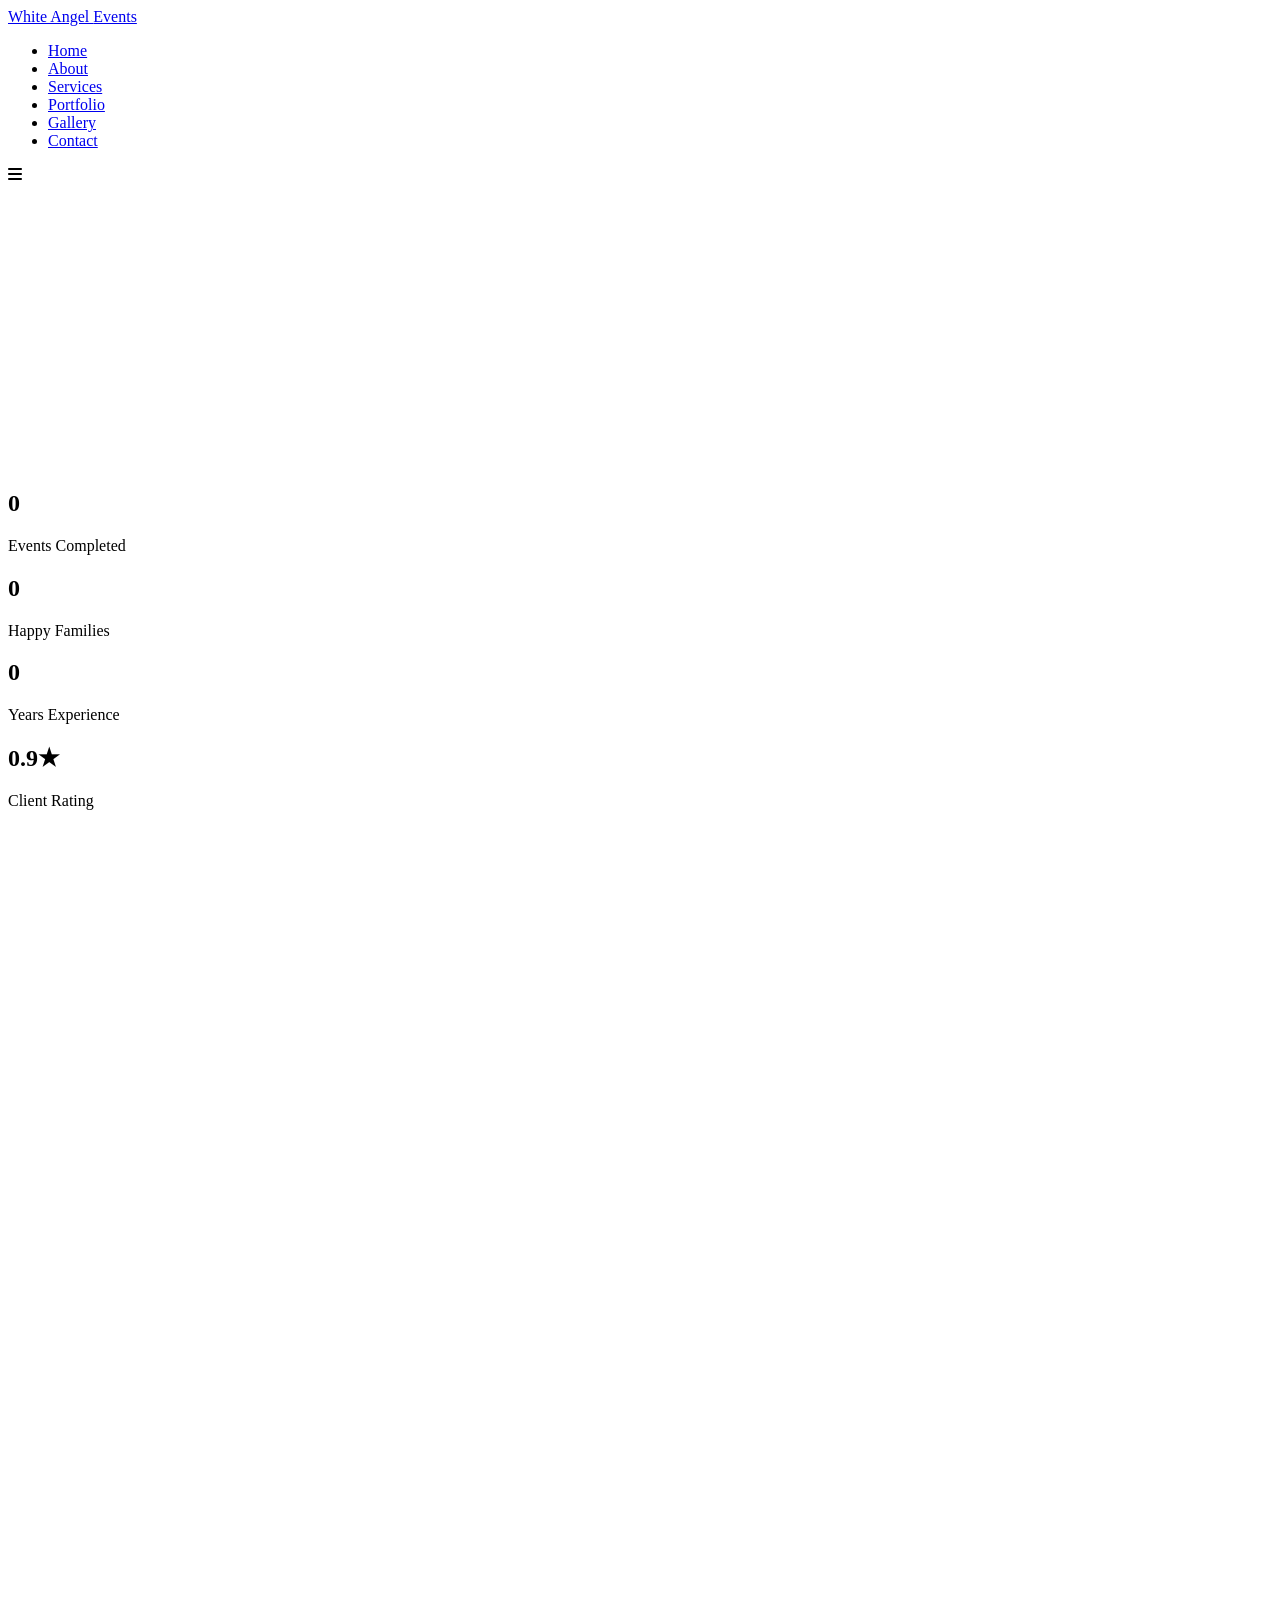
==== index.html @ d7c5ebe6 "Rename blackbox-output-code-8HVHWN6U34.html to index.html" ====
<!DOCTYPE html>
<html lang="en">
<head>
    <meta charset="UTF-8">
    <meta name="viewport" content="width=device-width, initial-scale=1.0">
    <meta name="description" content="White Angel Event Management - Luxury Wedding and Corporate Event Planners">
    <title>White Angel Event Management | Luxury Celebrations</title>
    
    <!-- Google Fonts -->
    <link rel="preconnect" href="https://fonts.googleapis.com">
    <link rel="preconnect" href="https://fonts.gstatic.com" crossorigin>
    <link href="https://fonts.googleapis.com/css2?family=Playfair+Display:wght@400;500;600;700&family=Poppins:wght@300;400;500;600&display=swap" rel="stylesheet">
    
    <!-- Font Awesome -->
    <link rel="stylesheet" href="https://cdnjs.cloudflare.com/ajax/libs/font-awesome/6.4.0/css/all.min.css">
    
    <!-- AOS Animation CSS -->
    <link href="https://unpkg.com/aos@2.3.1/dist/aos.css" rel="stylesheet">
    
    <!-- Custom CSS -->
    <link rel="stylesheet" href="style.css">
</head>
<body>

    <!-- Scroll Progress Bar -->
    <div class="progress-container">
        <div class="progress-bar" id="myBar"></div>
    </div>

    <!-- Navigation -->
    <nav class="navbar">
        <div class="container">
            <a href="#" class="logo">White Angel <span>Events</span></a>
            <ul class="nav-links">
                <li><a href="#home">Home</a></li>
                <li><a href="#about">About</a></li>
                <li><a href="#services">Services</a></li>
                <li><a href="#portfolio">Portfolio</a></li>
                <li><a href="#gallery">Gallery</a></li>
                <li><a href="#contact">Contact</a></li>
            </ul>
            <div class="hamburger">
                <i class="fas fa-bars"></i>
            </div>
        </div>
    </nav>

    <!-- Hero Section -->
    <header id="home" class="hero">
        <canvas id="particles-canvas"></canvas>
        <div class="hero-overlay"></div>
        <div class="hero-content">
            <h1 data-aos="fade-up" data-aos-duration="1000">Creating Unforgettable Celebrations</h1>
            <p data-aos="fade-up" data-aos-delay="200">Luxury Weddings, Grand Events & Elegant Experiences Crafted With Perfection</p>
            <div class="hero-buttons" data-aos="fade-up" data-aos-delay="400">
                <a href="#contact" class="btn btn-primary">Book Consultation</a>
                <a href="#portfolio" class="btn btn-outline">View Portfolio</a>
            </div>
        </div>
        
        <!-- Hero Stats -->
        <div class="hero-stats">
            <div class="stat-item">
                <h2 class="counter" data-target="500">0</h2>
                <p>Events Completed</p>
            </div>
            <div class="stat-item">
                <h2 class="counter" data-target="250">0</h2>
                <p>Happy Families</p>
            </div>
            <div class="stat-item">
                <h2 class="counter" data-target="5">0</h2>
                <p>Years Experience</p>
            </div>
            <div class="stat-item">
                <h2><span class="counter" data-target="4">0</span>.9★</h2>
                <p>Client Rating</p>
            </div>
        </div>
    </header>

    <!-- About Section -->
    <section id="about" class="section">
        <div class="container">
            <div class="section-title" data-aos="fade-up">
                <h2>About White Angel</h2>
                <div class="line"></div>
            </div>
            <div class="about-content" data-aos="fade-up">
                <p>White Angel Event Management specializes in creating luxurious weddings, corporate events and unforgettable celebrations. Our team transforms ideas into breathtaking experiences through creative planning, elegant decorations and flawless execution.</p>
            </div>
            
            <div class="about-grid">
                <div class="about-card" data-aos="flip-left">
                    <i class="fas fa-bullseye"></i>
                    <h3>Mission</h3>
                    <p>To craft moments that transcend time, blending luxury with emotion to create perfect memories.</p>
                </div>
                <div class="about-card" data-aos="flip-left" data-aos-delay="100">
                    <i class="fas fa-eye"></i>
                    <h3>Vision</h3>
                    <p>To be the most preferred luxury event planner known for elegance and flawless execution.</p>
                </div>
                <div class="about-card" data-aos="flip-left" data-aos-delay="200">
                    <i class="fas fa-gem"></i>
                    <h3>Why Choose Us</h3>
                    <p>We deliver premium quality with a dedicated team, on-time execution, and bespoke decorations.</p>
                </div>
            </div>
        </div>
    </section>

    <!-- Services Section -->
    <section id="services" class="section bg-black">
        <div class="container">
            <div class="section-title" data-aos="fade-up">
                <h2>Our Luxury Services</h2>
                <div class="line"></div>
            </div>
            
            <div class="services-grid">
                <!-- Service 1 -->
                <div class="service-card" data-aos="zoom-in">
                    <img src="https://images.unsplash.com/photo-1519741497674-611481863552?auto=format&fit=crop&w=600&q=80" alt="Wedding Planning">
                    <div class="service-info">
                        <h3>Wedding Planning</h3>
                        <p>Complete coordination for your big day.</p>
                    </div>
                </div>
                <!-- Service 2 -->
                <div class="service-card" data-aos="zoom-in" data-aos-delay="100">
                    <img src="https://images.unsplash.com/photo-1469334031218-e382a71b716b?auto=format&fit=crop&w=600&q=80" alt="Wedding Decoration">
                    <div class="service-info">
                        <h3>Wedding Decoration</h3>
                        <p>Elegant floral and stage arrangements.</p>
                    </div>
                </div>
                <!-- Service 3 -->
                <div class="service-card" data-aos="zoom-in" data-aos-delay="200">
                    <img src="https://images.unsplash.com/photo-1511578314322-379afb476865?auto=format&fit=crop&w=600&q=80" alt="Corporate Events">
                    <div class="service-info">
                        <h3>Corporate Events</h3>
                        <p>Professional setups for business summits.</p>
                    </div>
                </div>
                <!-- Service 4 -->
                <div class="service-card" data-aos="zoom-in">
                    <img src="https://images.unsplash.com/photo-1530108030286-ca9532f91a26?auto=format&fit=crop&w=600&q=80" alt="Birthday Celebrations">
                    <div class="service-info">
                        <h3>Birthday Celebrations</h3>
                        <p>Fun and themed party decorations.</p>
                    </div>
                </div>
                <!-- Service 5 -->
                <div class="service-card" data-aos="zoom-in" data-aos-delay="100">
                    <img src="https://images.unsplash.com/photo-1625131953166-80b230a2305d?auto=format&fit=crop&w=600&q=80" alt="Engagement Ceremony">
                    <div class="service-info">
                        <h3>Engagement Ceremonies</h3>
                        <p>Romantic setups for the special ring exchange.</p>
                    </div>
                </div>
                <!-- Service 6 -->
                <div class="service-card" data-aos="zoom-in" data-aos-delay="200">
                    <img src="https://images.unsplash.com/photo-1519225468359-69631e41cd93?auto=format&fit=crop&w=600&q=80" alt="Reception Events">
                    <div class="service-info">
                        <h3>Reception Events</h3>
                        <p>Grand receptions with premium hospitality.</p>
                    </div>
                </div>
            </div>
        </div>
    </section>

    <!-- Why Choose Us -->
    <section class="section features-section">
        <div class="container">
            <div class="section-title" data-aos="fade-up">
                <h2>Why Choose White Angel</h2>
                <div class="line"></div>
            </div>
            <div class="features-grid">
                <div class="feature-box" data-aos="fade-right">
                    <i class="fas fa-pen-nib"></i>
                    <h3>Creative Designs</h3>
                    <p>Unique concepts tailored to your style.</p>
                </div>
                <div class="feature-box" data-aos="fade-right" data-aos-delay="100">
                    <i class="fas fa-users"></i>
                    <h3>Professional Team</h3>
                    <p>Experienced planners and decorators.</p>
                </div>
                <div class="feature-box" data-aos="fade-right" data-aos-delay="200">
                    <i class="fas fa-seedling"></i>
                    <h3>Premium Decorations</h3>
                    <p>High-quality floral and fabric work.</p>
                </div>
                <div class="feature-box" data-aos="fade-right" data-aos-delay="300">
                    <i class="fas fa-clock"></i>
                    <h3>On-Time Execution</h3>
                    <p>We deliver exactly when promised.</p>
                </div>
            </div>
        </div>
    </section>

    <!-- Portfolio Section -->
    <section id="portfolio" class="section">
        <div class="container">
            <div class="section-title" data-aos="fade-up">
                <h2>Our Portfolio</h2>
                <div class="line"></div>
            </div>
            <div class="portfolio-filter" data-aos="fade-up">
                <button class="filter-btn active" data-filter="all">All</button>
                <button class="filter-btn" data-filter="wedding">Weddings</button>
                <button class="filter-btn" data-filter="corporate">Corporate</button>
                <button class="filter-btn" data-filter="birthday">Birthdays</button>
            </div>
            <div class="portfolio-grid">
                <!-- Portfolio Item 1 -->
                <div class="portfolio-item wedding" data-aos="flip-left">
                    <img src="https://images.unsplash.com/photo-1591604466107-ec97de577aff?auto=format&fit=crop&w=600&q=80" alt="Wedding Portfolio">
                    <div class="portfolio-overlay"><h4>Royal Wedding</h4></div>
                </div>
                <!-- Portfolio Item 2 -->
                <div class="portfolio-item corporate" data-aos="flip-left" data-aos-delay="100">
                    <img src="https://images.unsplash.com/photo-1505373877841-8d43a716668b?auto=format&fit=crop&w=600&q=80" alt="Corporate Portfolio">
                    <div class="portfolio-overlay"><h4>Annual Summit</h4></div>
                </div>
                <!-- Portfolio Item 3 -->
                <div class="portfolio-item birthday" data-aos="flip-left" data-aos-delay="200">
                    <img src="https://images.unsplash.com/photo-1534636439741-5286d5d2375c?auto=format&fit=crop&w=600&q=80" alt="Birthday Portfolio">
                    <div class="portfolio-overlay"><h4>Kids Birthday</h4></div>
                </div>
                <!-- Portfolio Item 4 -->
                <div class="portfolio-item wedding" data-aos="flip-left">
                    <img src="https://images.unsplash.com/photo-1583939003579-730e3918a45a?auto=format&fit=crop&w=600&q=80" alt="Reception Portfolio">
                    <div class="portfolio-overlay"><h4>Grand Reception</h4></div>
                </div>
                <!-- Portfolio Item 5 -->
                <div class="portfolio-item wedding" data-aos="flip-left" data-aos-delay="100">
                    <img src="https://images.unsplash.com/photo-1606800052052-a08af7148866?auto=format&fit=crop&w=600&q=80" alt="Engagement Portfolio">
                    <div class="portfolio-overlay"><h4>Engagement Ceremony</h4></div>
                </div>
                <!-- Portfolio Item 6 -->
                <div class="portfolio-item corporate" data-aos="flip-left" data-aos-delay="200">
                    <img src="https://images.unsplash.com/photo-1540575467063-178a50c2df87?auto=format&fit=crop&w=600&q=80" alt="Corporate Portfolio">
                    <div class="portfolio-overlay"><h4>Product Launch</h4></div>
                </div>
            </div>
        </div>
    </section>

    <!-- Gallery Section -->
    <section id="gallery" class="section bg-black">
        <div class="container">
            <div class="section-title" data-aos="fade-up">
                <h2>Event Gallery</h2>
                <div class="line"></div>
            </div>
            <div class="gallery-grid">
                <!-- Gallery Image 1 -->
                <div class="gallery-item" data-aos="zoom-in">
                    <img src="https://images.unsplash.com/photo-1515934751635-c81c6bc9a2d8?auto=format&fit=crop&w=600&q=80" alt="Luxury Wedding Stage" class="gallery-img">
                    <div class="gallery-overlay"><i class="fas fa-search-plus"></i></div>
                </div>
                <!-- Gallery Image 2 -->
                <div class="gallery-item" data-aos="zoom-in" data-aos-delay="100">
                    <img src="https://images.unsplash.com/photo-1606800052052-a08af7148866?auto=format&fit=crop&w=600&q=80" alt="Bride & Groom Ceremony" class="gallery-img">
                    <div class="gallery-overlay"><i class="fas fa-search-plus"></i></div>
                </div>
                <!-- Gallery Image 3 -->
                <div class="gallery-item" data-aos="zoom-in" data-aos-delay="200">
                    <img src="https://images.unsplash.com/photo-1465495976277-4387d4b0b4c6?auto=format&fit=crop&w=600&q=80" alt="Reception Decoration" class="gallery-img">
                    <div class="gallery-overlay"><i class="fas fa-search-plus"></i></div>
                </div>
                <!-- Gallery Image 4 -->
                <div class="gallery-item" data-aos="zoom-in">
                    <img src="https://images.unsplash.com/photo-1511578314322-379afb476865?auto=format&fit=crop&w=600&q=80" alt="Corporate Event Setup" class="gallery-img">
                    <div class="gallery-overlay"><i class="fas fa-search-plus"></i></div>
                </div>
                <!-- Gallery Image 5 -->
                <div class="gallery-item" data-aos="zoom-in" data-aos-delay="100">
                    <img src="https://images.unsplash.com/photo-1467825567109-a629994a4d5c?auto=format&fit=crop&w=600&q=80" alt="Birthday Celebration" class="gallery-img">
                    <div class="gallery-overlay"><i class="fas fa-search-plus"></i></div>
                </div>
                <!-- Gallery Image 6 -->
                <div class="gallery-item" data-aos="zoom-in" data-aos-delay="200">
                    <img src="https://images.unsplash.com/photo-1625131953166-80b230a2305d?auto=format&fit=crop&w=600&q=80" alt="Engagement Decoration" class="gallery-img">
                    <div class="gallery-overlay"><i class="fas fa-search-plus"></i></div>
                </div>
                <!-- Gallery Image 7 -->
                <div class="gallery-item" data-aos="zoom-in">
                    <img src="https://images.unsplash.com/photo-1529636798458-92182e662485?auto=format&fit=crop&w=600&q=80" alt="Floral Entrance Setup" class="gallery-img">
                    <div class="gallery-overlay"><i class="fas fa-search-plus"></i></div>
                </div>
                <!-- Gallery Image 8 -->
                <div class="gallery-item" data-aos="zoom-in" data-aos-delay="100">
                    <img src="https://images.unsplash.com/photo-1591604466107-ec97de577aff?auto=format&fit=crop&w=600&q=80" alt="Luxury Mandap Decoration" class="gallery-img">
                    <div class="gallery-overlay"><i class
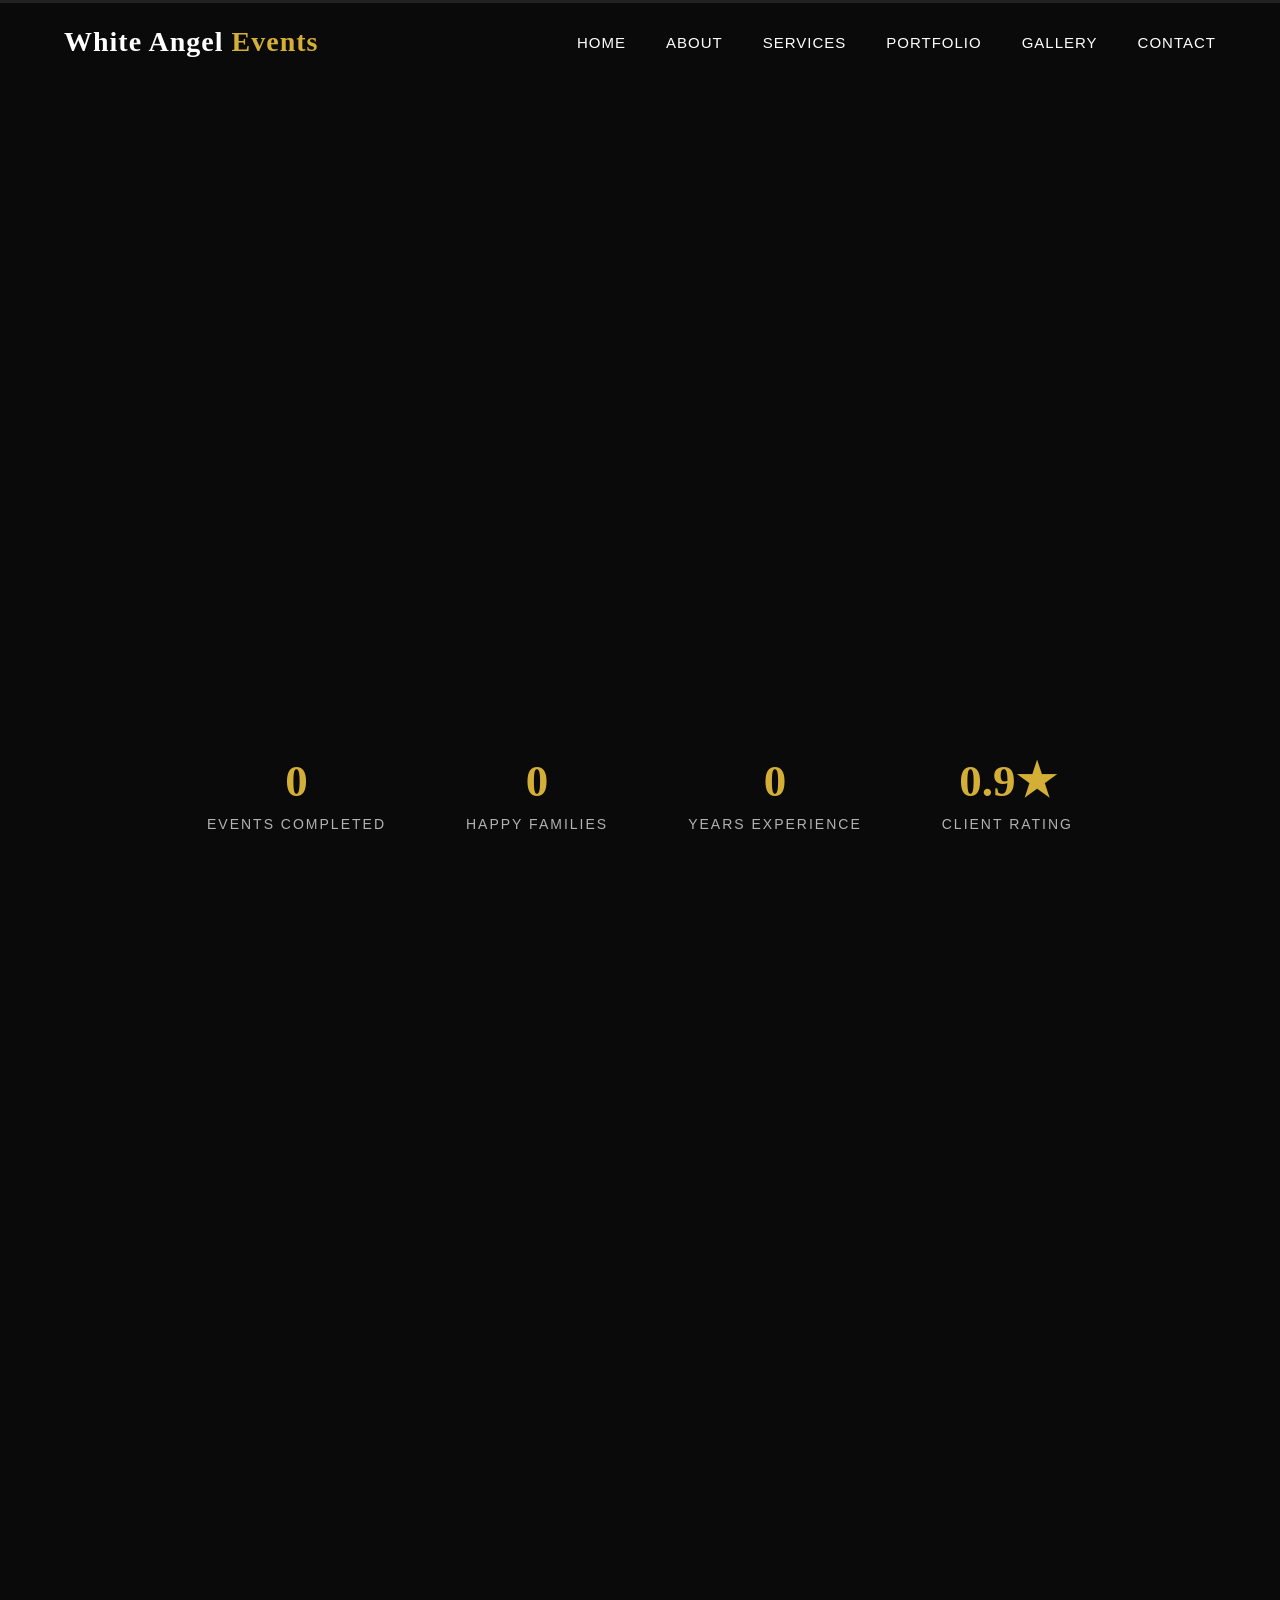
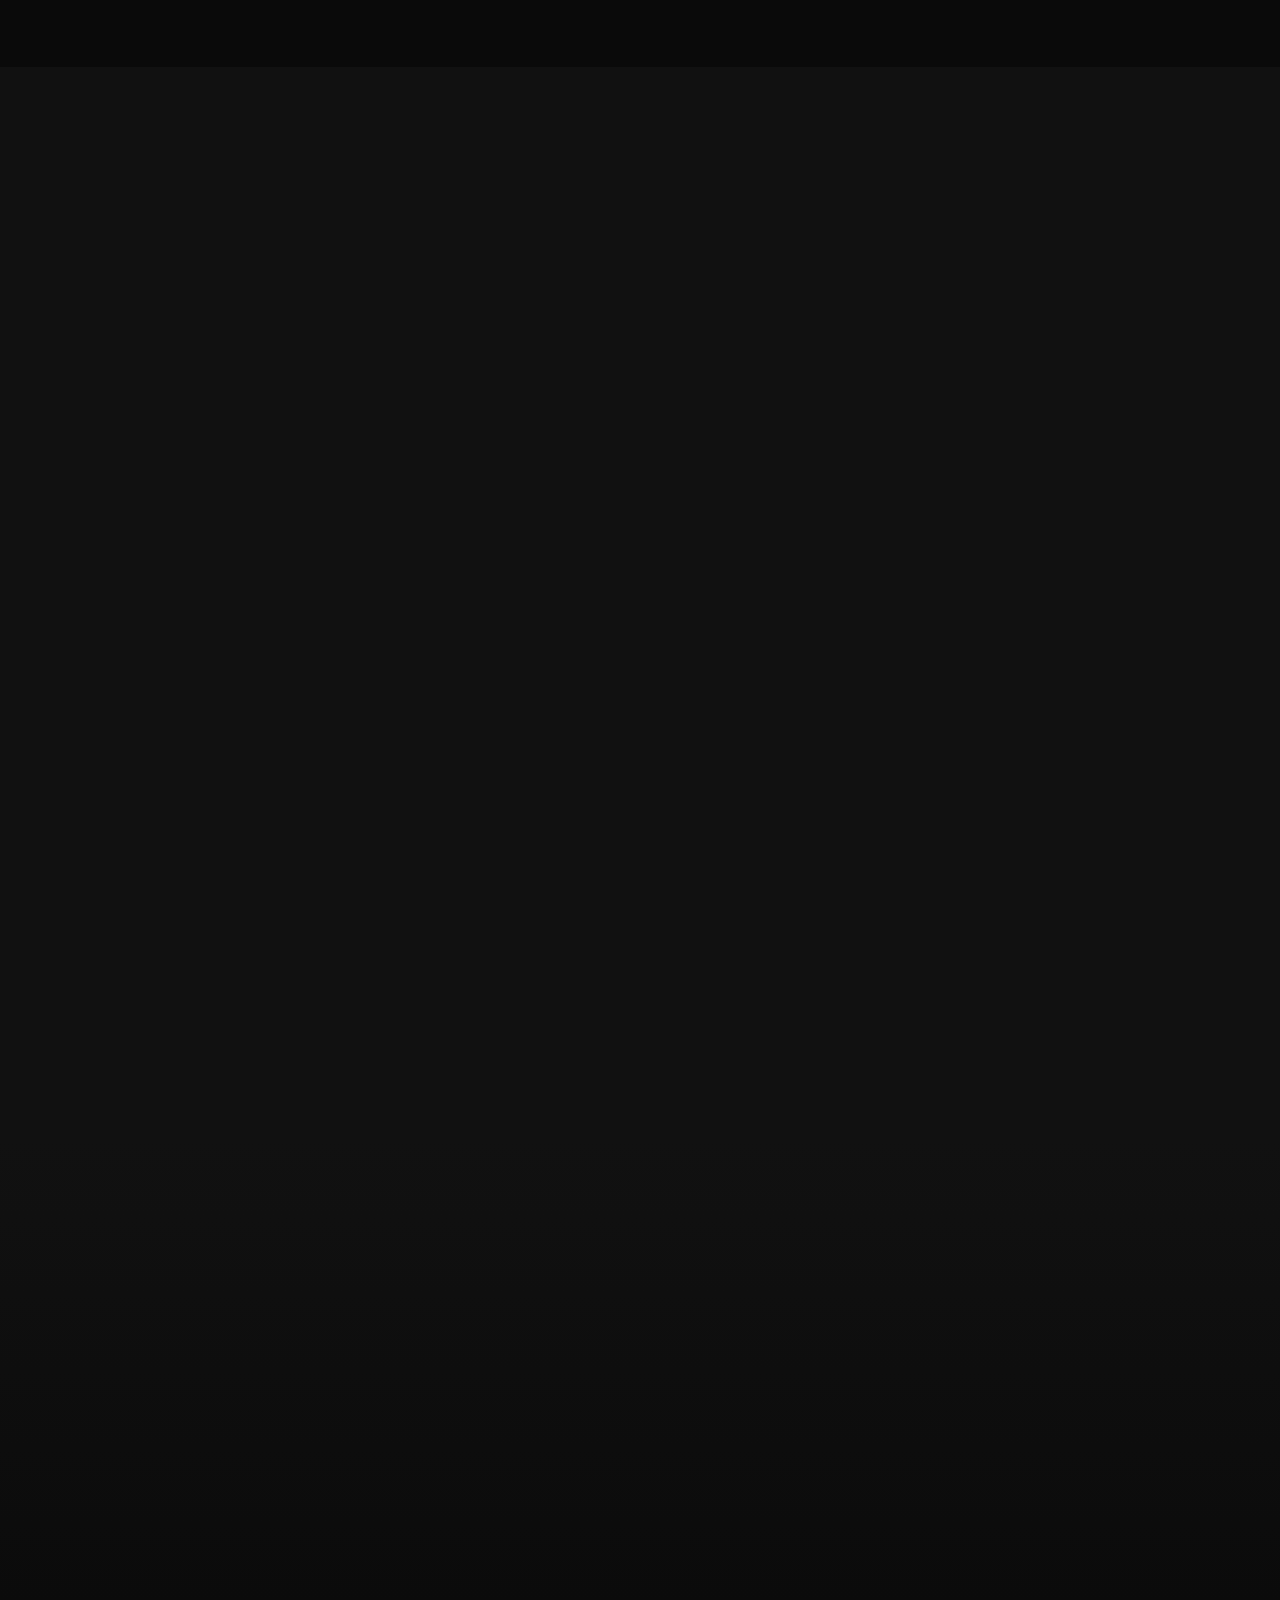
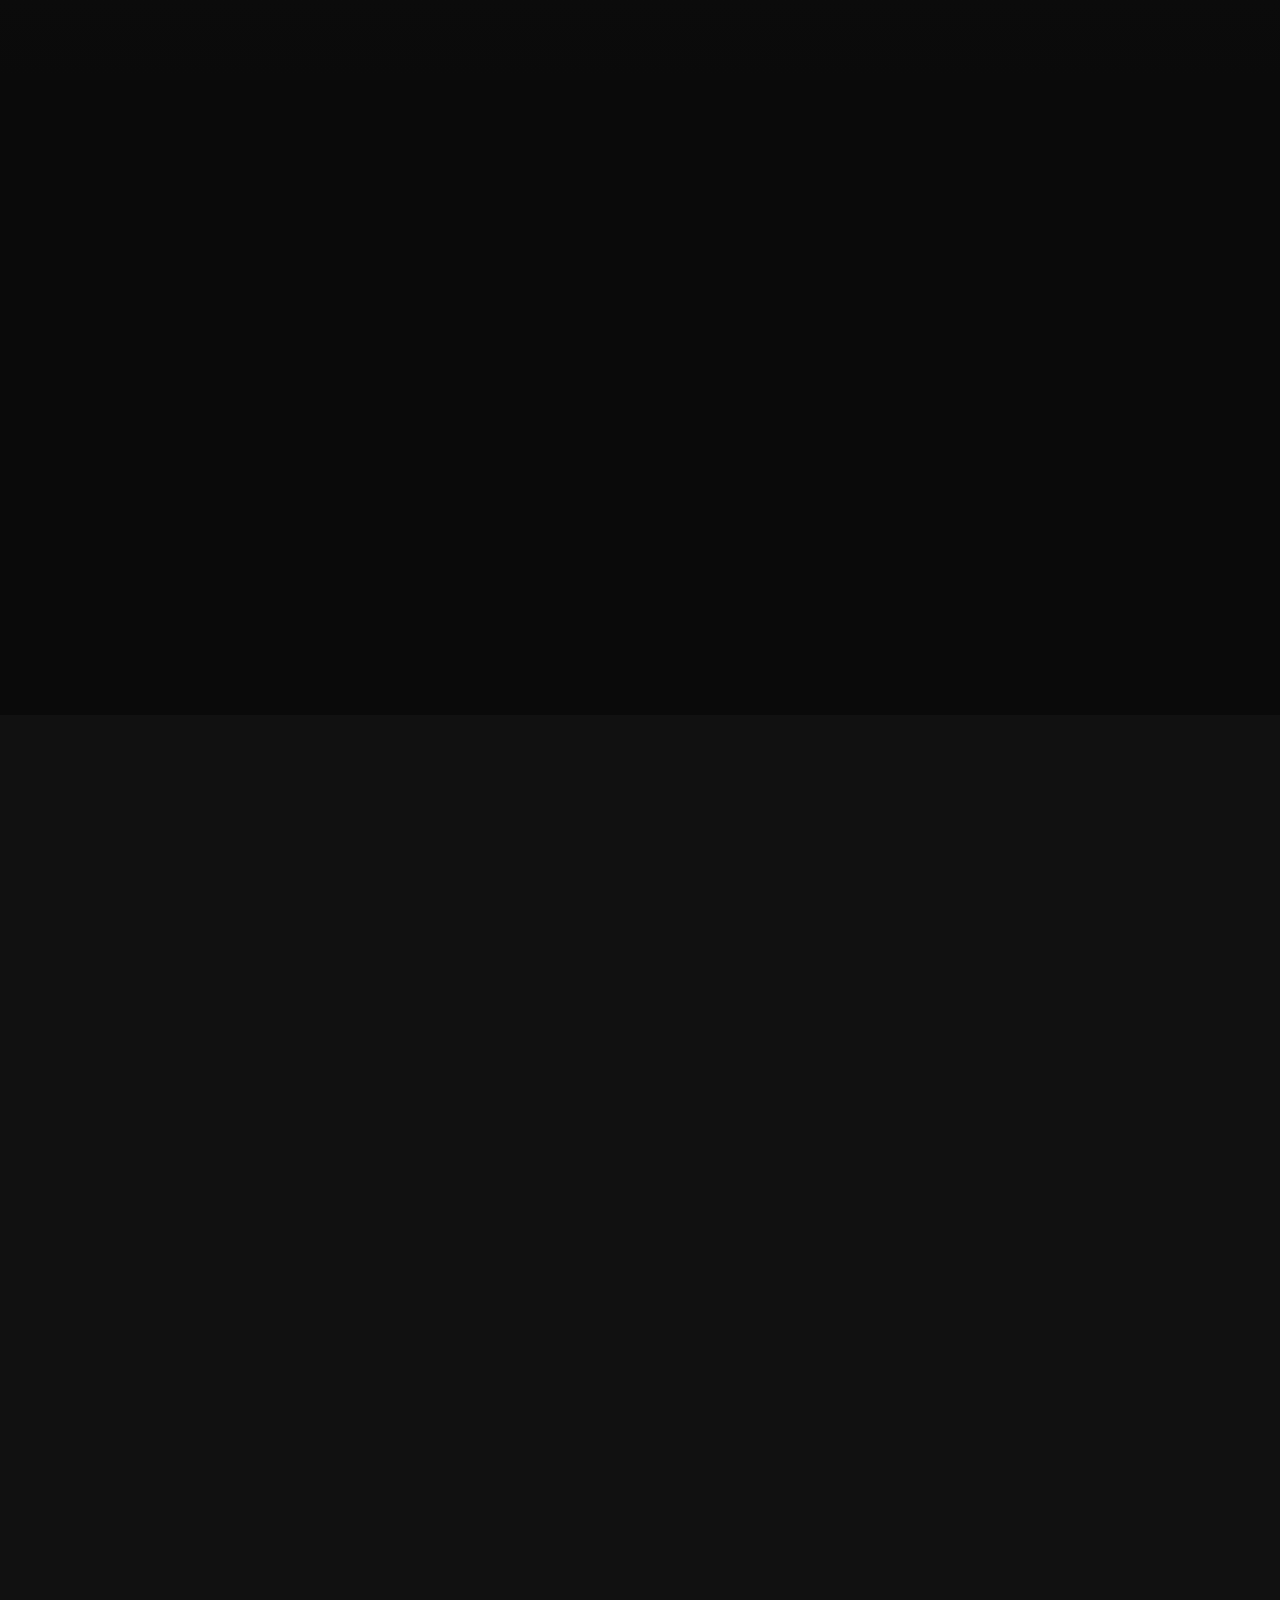
==== commit 967b2779: "Update index.html" ====
--- a/index.html
+++ b/index.html
@@ -261,40 +261,40 @@
             <div class="gallery-grid">
                 <!-- Gallery Image 1 -->
                 <div class="gallery-item" data-aos="zoom-in">
-                    <img src="https://images.unsplash.com/photo-1515934751635-c81c6bc9a2d8?auto=format&fit=crop&w=600&q=80" alt="Luxury Wedding Stage" class="gallery-img">
+                    <img src="image 1.jpeg">
                     <div class="gallery-overlay"><i class="fas fa-search-plus"></i></div>
                 </div>
                 <!-- Gallery Image 2 -->
                 <div class="gallery-item" data-aos="zoom-in" data-aos-delay="100">
-                    <img src="https://images.unsplash.com/photo-1606800052052-a08af7148866?auto=format&fit=crop&w=600&q=80" alt="Bride & Groom Ceremony" class="gallery-img">
+                    <img src="image 2.png">
                     <div class="gallery-overlay"><i class="fas fa-search-plus"></i></div>
                 </div>
                 <!-- Gallery Image 3 -->
                 <div class="gallery-item" data-aos="zoom-in" data-aos-delay="200">
-                    <img src="https://images.unsplash.com/photo-1465495976277-4387d4b0b4c6?auto=format&fit=crop&w=600&q=80" alt="Reception Decoration" class="gallery-img">
+                    <img src="image 3.png">
                     <div class="gallery-overlay"><i class="fas fa-search-plus"></i></div>
                 </div>
                 <!-- Gallery Image 4 -->
                 <div class="gallery-item" data-aos="zoom-in">
-                    <img src="https://images.unsplash.com/photo-1511578314322-379afb476865?auto=format&fit=crop&w=600&q=80" alt="Corporate Event Setup" class="gallery-img">
+                    <img src="image 4.png">
                     <div class="gallery-overlay"><i class="fas fa-search-plus"></i></div>
                 </div>
                 <!-- Gallery Image 5 -->
                 <div class="gallery-item" data-aos="zoom-in" data-aos-delay="100">
-                    <img src="https://images.unsplash.com/photo-1467825567109-a629994a4d5c?auto=format&fit=crop&w=600&q=80" alt="Birthday Celebration" class="gallery-img">
+                    <img src="image 5.png">
                     <div class="gallery-overlay"><i class="fas fa-search-plus"></i></div>
                 </div>
                 <!-- Gallery Image 6 -->
                 <div class="gallery-item" data-aos="zoom-in" data-aos-delay="200">
-                    <img src="https://images.unsplash.com/photo-1625131953166-80b230a2305d?auto=format&fit=crop&w=600&q=80" alt="Engagement Decoration" class="gallery-img">
+                    <img src="image 6.png">
                     <div class="gallery-overlay"><i class="fas fa-search-plus"></i></div>
                 </div>
                 <!-- Gallery Image 7 -->
                 <div class="gallery-item" data-aos="zoom-in">
-                    <img src="https://images.unsplash.com/photo-1529636798458-92182e662485?auto=format&fit=crop&w=600&q=80" alt="Floral Entrance Setup" class="gallery-img">
+                    <img src="image 7.png">
                     <div class="gallery-overlay"><i class="fas fa-search-plus"></i></div>
                 </div>
                 <!-- Gallery Image 8 -->
                 <div class="gallery-item" data-aos="zoom-in" data-aos-delay="100">
-                    <img src="https://images.unsplash.com/photo-1591604466107-ec97de577aff?auto=format&fit=crop&w=600&q=80" alt="Luxury Mandap Decoration" class="gallery-img">
+                    <img src="image 8.png">
                     <div class="gallery-overlay"><i class
--- a/style.css
+++ b/style.css
@@ -0,0 +1,696 @@
+/* ========================================= 
+   WHITE ANGEL EVENT MANAGEMENT
+   Premium Luxury CSS - Complete File
+   ========================================= */
+
+/* ========================================= 
+   CSS VARIABLES 
+   ========================================= */
+:root {
+    /* Primary Colors */
+    --primary-gold: #D4AF37;
+    --primary-gold-light: #E5C565;
+    --primary-gold-dark: #B8962F;
+    
+    /* Background Colors */
+    --bg-rich-black: #0A0A0A;
+    --bg-dark: #111111;
+    --bg-secondary: #1A1A1A;
+    --bg-card: #151515;
+    --bg-footer: #0F0F0F;
+    
+    /* Accent Colors */
+    --accent-gold: #F5E6A8;
+    --accent-white: #FFFFFF;
+    --accent-gray: #B3B3B3;
+    --accent-light-gray: #808080;
+    
+    /* Text Colors */
+    --text-primary: #FFFFFF;
+    --text-secondary: #B3B3B3;
+    --text-muted: #808080;
+    
+    /* Gradient Colors */
+    --gradient-gold: linear-gradient(135deg, #D4AF37 0%, #F5E6A8 50%, #D4AF37 100%);
+    --gradient-dark: linear-gradient(180deg, #0A0A0A 0%, #1A1A1A 100%);
+    --gradient-overlay: linear-gradient(180deg, rgba(10,10,10,0) 0%, rgba(10,10,10,1) 100%);
+    
+    /* Border Colors */
+    --border-gold: rgba(212, 175, 55, 0.3);
+    --border-light: rgba(255, 255, 255, 0.1);
+    --border-card: rgba(255, 255, 255, 0.05);
+    
+    /* Shadows */
+    --shadow-sm: 0 2px 10px rgba(0, 0, 0, 0.3);
+    --shadow-md: 0 5px 30px rgba(0, 0, 0, 0.5);
+    --shadow-lg: 0 10px 50px rgba(0, 0, 0, 0.7);
+    --shadow-gold: 0 0 30px rgba(212, 175, 55, 0.3);
+    --shadow-glow: 0 0 50px rgba(212, 175, 55, 0.5);
+    
+    /* Spacing */
+    --section-padding: 100px 0;
+    --container-padding: 0 5%;
+    
+    /* Font Families */
+    --font-heading: 'Playfair Display', serif;
+    --font-body: 'Poppins', sans-serif;
+    
+    /* Transitions */
+    --transition-fast: 0.2s ease;
+    --transition-medium: 0.3s ease;
+    --transition-slow: 0.5s ease;
+    
+    /* Border Radius */
+    --radius-sm: 5px;
+    --radius-md: 10px;
+    --radius-lg: 20px;
+    --radius-xl: 30px;
+    --radius-full: 50%;
+    
+    /* Z-index */
+    --z-nav: 1000;
+    --z-modal: 2000;
+    --z-tooltip: 3000;
+}
+
+/* ========================================= 
+   RESET & BASE STYLES 
+   ========================================= */
+*,
+*::before,
+*::after {
+    margin: 0;
+    padding: 0;
+    box-sizing: border-box;
+}
+
+html {
+    scroll-behavior: smooth;
+    font-size: 16px;
+}
+
+body {
+    font-family: var(--font-body);
+    font-weight: 400;
+    line-height: 1.6;
+    color: var(--text-primary);
+    background-color: var(--bg-rich-black);
+    overflow-x: hidden;
+    -webkit-font-smoothing: antialiased;
+    -moz-osx-font-smoothing: grayscale;
+}
+
+a {
+    text-decoration: none;
+    color: inherit;
+    transition: var(--transition-medium);
+}
+
+ul {
+    list-style: none;
+}
+
+img {
+    max-width: 100%;
+    height: auto;
+    display: block;
+}
+
+button {
+    cursor: pointer;
+    border: none;
+    outline: none;
+    background: transparent;
+    font-family: inherit;
+}
+
+input,
+textarea {
+    font-family: inherit;
+    outline: none;
+    border: none;
+}
+
+h1, h2, h3, h4, h5, h6 {
+    font-family: var(--font-heading);
+    font-weight: 600;
+    line-height: 1.2;
+    color: var(--text-primary);
+}
+
+p {
+    color: var(--text-secondary);
+    margin-bottom: 15px;
+}
+
+span {
+    display: inline-block;
+}
+
+i {
+    display: inline-block;
+}
+
+/* ========================================= 
+   SCROLLBAR STYLING 
+   ========================================= */
+::-webkit-scrollbar {
+    width: 8px;
+}
+
+::-webkit-scrollbar-track {
+    background: var(--bg-dark);
+}
+
+::-webkit-scrollbar-thumb {
+    background: var(--primary-gold);
+    border-radius: var(--radius-lg);
+}
+
+::-webkit-scrollbar-thumb:hover {
+    background: var(--primary-gold-light);
+}
+
+/* ========================================= 
+   SELECTION STYLING 
+   ========================================= */
+::selection {
+    background: var(--primary-gold);
+    color: var(--bg-rich-black);
+}
+
+/* ========================================= 
+   CONTAINER 
+   ========================================= */
+.container {
+    width: 100%;
+    max-width: 1400px;
+    margin: 0 auto;
+    padding: var(--container-padding);
+}
+
+/* ========================================= 
+   PROGRESS BAR 
+   ========================================= */
+.progress-container {
+    position: fixed;
+    top: 0;
+    left: 0;
+    width: 100%;
+    height: 3px;
+    background: rgba(255, 255, 255, 0.1);
+    z-index: 9999;
+}
+
+.progress-bar {
+    height: 100%;
+    background: var(--gradient-gold);
+    width: 0%;
+    transition: width 0.1s ease;
+    box-shadow: var(--shadow-gold);
+}
+
+/* ========================================= 
+   NAVIGATION 
+   ========================================= */
+.navbar {
+    position: fixed;
+    top: 0;
+    left: 0;
+    width: 100%;
+    padding: 20px 0;
+    background: transparent;
+    z-index: var(--z-nav);
+    transition: var(--transition-medium);
+}
+
+.navbar.sticky {
+    background: rgba(10, 10, 10, 0.95);
+    padding: 15px 0;
+    box-shadow: var(--shadow-md);
+    backdrop-filter: blur(10px);
+    border-bottom: 1px solid var(--border-gold);
+}
+
+.navbar .container {
+    display: flex;
+    justify-content: space-between;
+    align-items: center;
+}
+
+.logo {
+    font-family: var(--font-heading);
+    font-size: 28px;
+    font-weight: 700;
+    color: var(--text-primary);
+    letter-spacing: 1px;
+    transition: var(--transition-medium);
+}
+
+.logo:hover {
+    color: var(--primary-gold);
+    text-shadow: var(--shadow-gold);
+}
+
+.logo span {
+    color: var(--primary-gold);
+}
+
+.nav-links {
+    display: flex;
+    gap: 40px;
+}
+
+.nav-links li a {
+    font-size: 15px;
+    font-weight: 500;
+    color: var(--text-primary);
+    text-transform: uppercase;
+    letter-spacing: 1px;
+    position: relative;
+    padding: 10px 0;
+}
+
+.nav-links li a::after {
+    content: '';
+    position: absolute;
+    bottom: 0;
+    left: 0;
+    width: 0;
+    height: 2px;
+    background: var(--gradient-gold);
+    transition: var(--transition-medium);
+}
+
+.nav-links li a:hover::after,
+.nav-links li a.active::after {
+    width: 100%;
+}
+
+.nav-links li a:hover {
+    color: var(--primary-gold);
+}
+
+.hamburger {
+    display: none;
+    cursor: pointer;
+}
+
+.hamburger i {
+    font-size: 28px;
+    color: var(--text-primary);
+    transition: var(--transition-medium);
+}
+
+.hamburger:hover i {
+    color: var(--primary-gold);
+}
+
+/* ========================================= 
+   HERO SECTION 
+   ========================================= */
+.hero {
+    position: relative;
+    height: 100vh;
+    min-height: 700px;
+    display: flex;
+    align-items: center;
+    justify-content: center;
+    overflow: hidden;
+    background: var(--bg-rich-black);
+}
+
+#particles-canvas {
+    position: absolute;
+    top: 0;
+    left: 0;
+    width: 100%;
+    height: 100%;
+    z-index: 1;
+}
+
+.hero-overlay {
+    position: absolute;
+    top: 0;
+    left: 0;
+    width: 100%;
+    height: 100%;
+    background: linear-gradient(
+        180deg,
+        rgba(10, 10, 10, 0.7) 0%,
+        rgba(10, 10, 10, 0.5) 50%,
+        rgba(10, 10, 10, 0.9) 100%
+    );
+    z-index: 2;
+}
+
+.hero::before {
+    content: '';
+    position: absolute;
+    top: 0;
+    left: 0;
+    width: 100%;
+    height: 100%;
+    background: url('https://images.unsplash.com/photo-1519741497674-611481863552?auto=format&fit=crop&w=1920&q=80') center/cover no-repeat;
+    z-index: 0;
+    opacity: 0.4;
+    animation: heroZoom 20s infinite alternate;
+}
+
+@keyframes heroZoom {
+    0% { transform: scale(1); }
+    100% { transform: scale(1.1); }
+}
+
+.hero-content {
+    position: relative;
+    z-index: 3;
+    text-align: center;
+    max-width: 900px;
+    padding: 0 20px;
+}
+
+.hero-content h1 {
+    font-size: 70px;
+    font-weight: 700;
+    margin-bottom: 20px;
+    line-height: 1.1;
+    text-transform: capitalize;
+    background: linear-gradient(135deg, #FFFFFF 0%, #D4AF37 50%, #FFFFFF 100%);
+    -webkit-background-clip: text;
+    -webkit-text-fill-color: transparent;
+    background-clip: text;
+    animation: textGlow 3s infinite alternate;
+}
+
+@keyframes textGlow {
+    0% { filter: drop-shadow(0 0 10px rgba(212, 175, 55, 0.3)); }
+    100% { filter: drop-shadow(0 0 20px rgba(212, 175, 55, 0.5)); }
+}
+
+.hero-content p {
+    font-size: 20px;
+    color: var(--accent-gray);
+    margin-bottom: 40px;
+    font-weight: 400;
+    letter-spacing: 1px;
+}
+
+.hero-buttons {
+    display: flex;
+    gap: 20px;
+    justify-content: center;
+    flex-wrap: wrap;
+}
+
+.btn {
+    padding: 15px 40px;
+    font-size: 14px;
+    font-weight: 600;
+    text-transform: uppercase;
+    letter-spacing: 2px;
+    border-radius: var(--radius-lg);
+    transition: var(--transition-medium);
+    position: relative;
+    overflow: hidden;
+    z-index: 1;
+}
+
+.btn::before {
+    content: '';
+    position: absolute;
+    top: 0;
+    left: -100%;
+    width: 100%;
+    height: 100%;
+    background: var(--gradient-gold);
+    transition: var(--transition-medium);
+    z-index: -1;
+}
+
+.btn:hover::before {
+    left: 0;
+}
+
+.btn-primary {
+    background: var(--primary-gold);
+    color: var(--bg-rich-black);
+    border: 2px solid var(--primary-gold);
+}
+
+.btn-primary:hover {
+    color: var(--bg-rich-black);
+    box-shadow: var(--shadow-glow);
+    transform: translateY(-3px);
+}
+
+.btn-outline {
+    background: transparent;
+    color: var(--text-primary);
+    border: 2px solid var(--primary-gold);
+}
+
+.btn-outline:hover {
+    background: var(--primary-gold);
+    color: var(--bg-rich-black);
+    box-shadow: var(--shadow-glow);
+    transform: translateY(-3px);
+}
+
+/* ========================================= 
+   HERO STATS 
+   ========================================= */
+.hero-stats {
+    position: absolute;
+    bottom: 50px;
+    left: 0;
+    width: 100%;
+    display: flex;
+    justify-content: center;
+    gap: 80px;
+    z-index: 3;
+    flex-wrap: wrap;
+    padding: 0 20px;
+}
+
+.stat-item {
+    text-align: center;
+}
+
+.stat-item h2 {
+    font-size: 45px;
+    font-weight: 700;
+    color: var(--primary-gold);
+    margin-bottom: 5px;
+    font-family: var(--font-heading);
+}
+
+.stat-item p {
+    font-size: 14px;
+    color: var(--accent-gray);
+    text-transform: uppercase;
+    letter-spacing: 2px;
+}
+
+/* ========================================= 
+   SECTION COMMON STYLES 
+   ========================================= */
+.section {
+    padding: var(--section-padding);
+    background: var(--bg-rich-black);
+    position: relative;
+    overflow: hidden;
+}
+
+.section.bg-black {
+    background: var(--bg-dark);
+}
+
+.section-title {
+    text-align: center;
+    margin-bottom: 60px;
+}
+
+.section-title h2 {
+    font-size: 50px;
+    font-weight: 700;
+    margin-bottom: 20px;
+    color: var(--text-primary);
+}
+
+.section-title .line {
+    width: 100px;
+    height: 3px;
+    background: var(--gradient-gold);
+    margin: 0 auto;
+    border-radius: var(--radius-full);
+}
+
+/* ========================================= 
+   ABOUT SECTION 
+   ========================================= */
+.about-content {
+    text-align: center;
+    max-width: 800px;
+    margin: 0 auto 50px;
+}
+
+.about-content p {
+    font-size: 18px;
+    line-height: 1.8;
+    color: var(--accent-gray);
+}
+
+.about-grid {
+    display: grid;
+    grid-template-columns: repeat(3, 1fr);
+    gap: 30px;
+}
+
+.about-card {
+    background: var(--bg-card);
+    padding: 40px 30px;
+    border-radius: var(--radius-lg);
+    text-align: center;
+    border: 1px solid var(--border-card);
+    transition: var(--transition-medium);
+    position: relative;
+    overflow: hidden;
+}
+
+.about-card::before {
+    content: '';
+    position: absolute;
+    top: 0;
+    left: 0;
+    width: 100%;
+    height: 3px;
+    background: var(--gradient-gold);
+    transform: scaleX(0);
+    transition: var(--transition-medium);
+}
+
+.about-card:hover {
+    transform: translateY(-10px);
+    box-shadow: var(--shadow-md);
+    border-color: var(--border-gold);
+}
+
+.about-card:hover::before {
+    transform: scaleX(1);
+}
+
+.about-card i {
+    font-size: 40px;
+    color: var(--primary-gold);
+    margin-bottom: 20px;
+}
+
+.about-card h3 {
+    font-size: 24px;
+    margin-bottom: 15px;
+    color: var(--text-primary);
+}
+
+.about-card p {
+    font-size: 15px;
+    color: var(--text-secondary);
+    line-height: 1.7;
+}
+
+/* ========================================= 
+   SERVICES SECTION 
+   ========================================= */
+.services-grid {
+    display: grid;
+    grid-template-columns: repeat(3, 1fr);
+    gap: 30px;
+}
+
+.service-card {
+    position: relative;
+    border-radius: var(--radius-lg);
+    overflow: hidden;
+    height: 350px;
+    cursor: pointer;
+}
+
+.service-card img {
+    width: 100%;
+    height: 100%;
+    object-fit: cover;
+    transition: var(--transition-slow);
+}
+
+.service-card::after {
+    content: '';
+    position: absolute;
+    bottom: 0;
+    left: 0;
+    width: 100%;
+    height: 100%;
+    background: linear-gradient(
+        180deg,
+        rgba(10, 10, 10, 0) 30%,
+        rgba(10, 10, 10, 0.9) 100%
+    );
+    transition: var(--transition-medium);
+}
+
+.service-info {
+    position: absolute;
+    bottom: 0;
+    left: 0;
+    width: 100%;
+    padding: 30px;
+    z-index: 2;
+    transform: translateY(20px);
+    transition: var(--transition-medium);
+}
+
+.service-info h3 {
+    font-size: 22px;
+    color: var(--text-primary);
+    margin-bottom: 10px;
+    transform: translateX(0);
+    transition: var(--transition-medium);
+}
+
+.service-info p {
+    font-size: 14px;
+    color: var(--accent-gray);
+    opacity: 0;
+    transform: translateY(20px);
+    transition: var(--transition-medium);
+}
+
+.service-card:hover img {
+    transform: scale(1.2);
+    filter: brightness(0.7);
+}
+
+.service-card:hover .service-info {
+    transform: translateY(0);
+}
+
+.service-card:hover .service-info p {
+    opacity: 1;
+    transform: translateY(0);
+}
+
+/* ========================================= 
+   FEATURES SECTION 
+   ========================================= */
+.features-section {
+    background: linear-gradient(180deg, var(--bg-dark) 0%, var(--bg-rich-black) 100%);
+}
+
+.features-grid {
+    display: grid;
+    grid-template-columns: repeat(4, 1fr);
+    gap: 30px;
+}
+
+.feature-box {
+    background: var(--bg-card);
+    padding: 40px
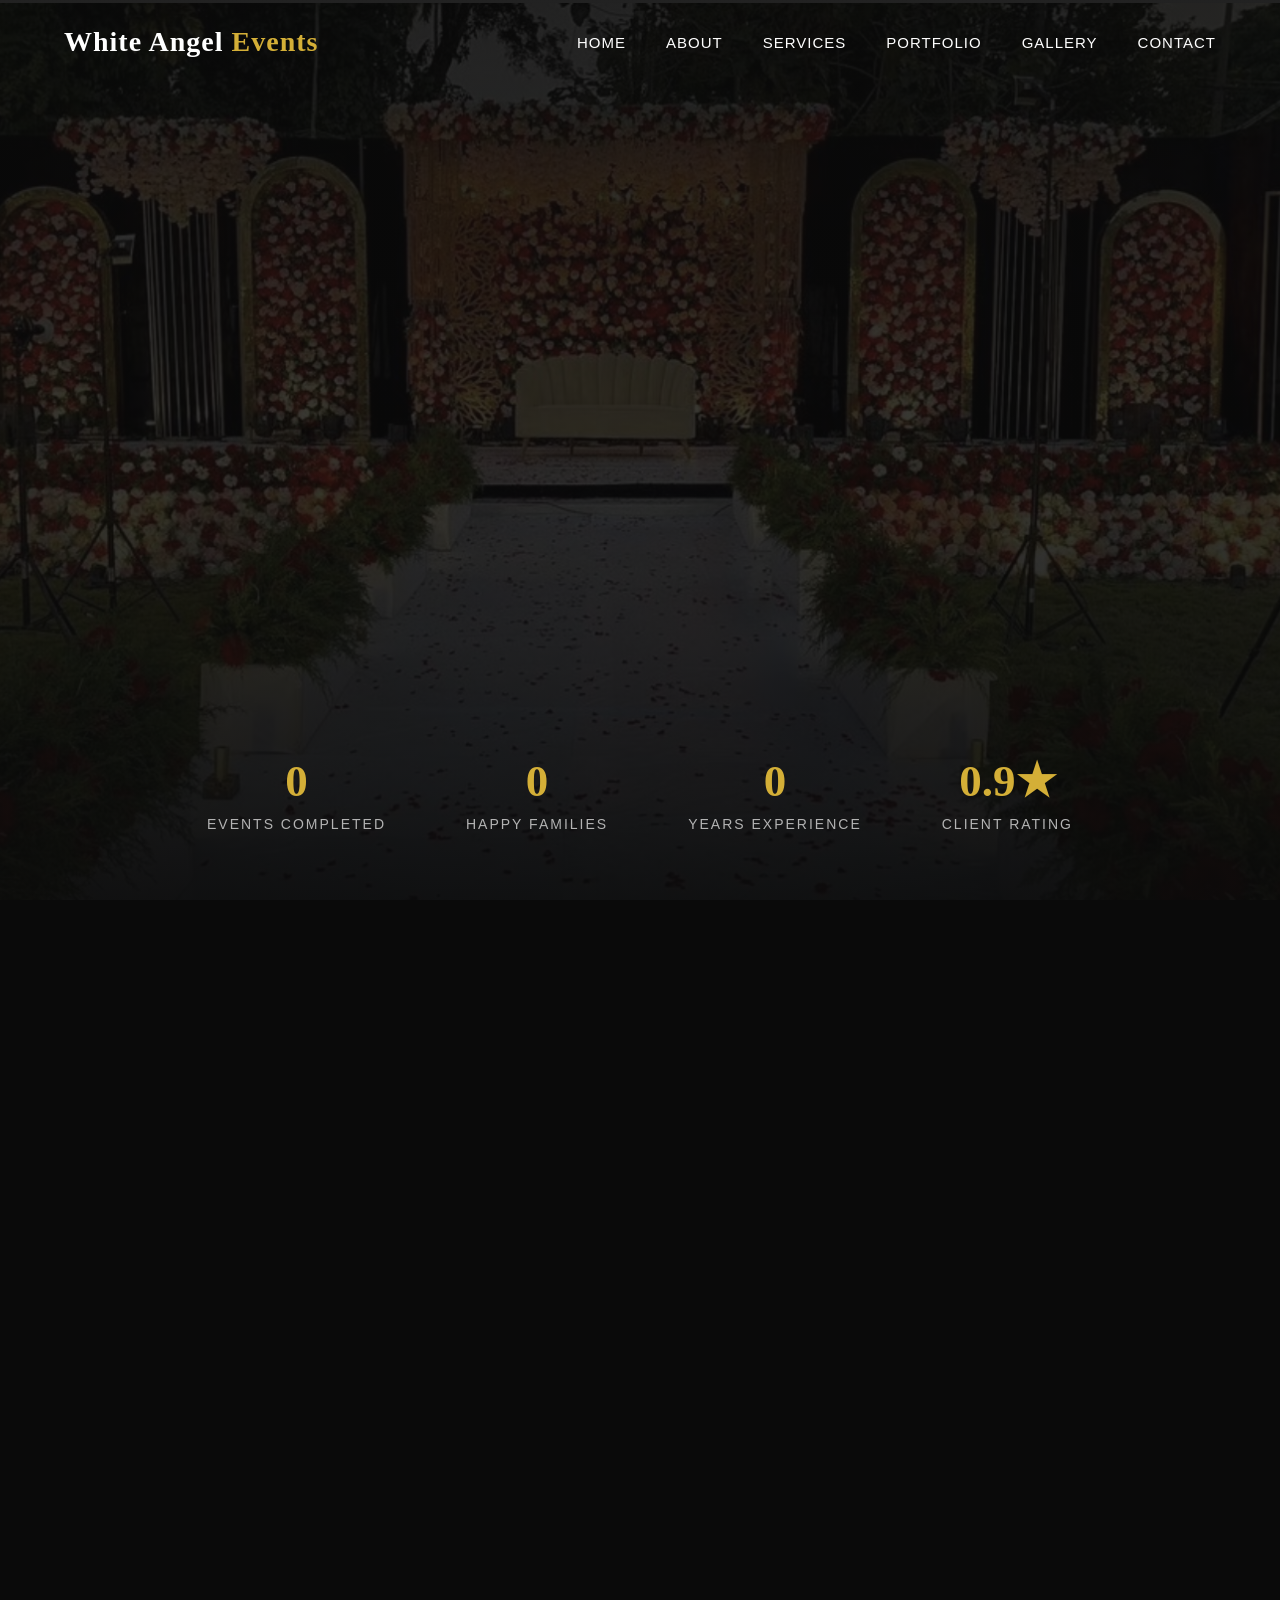
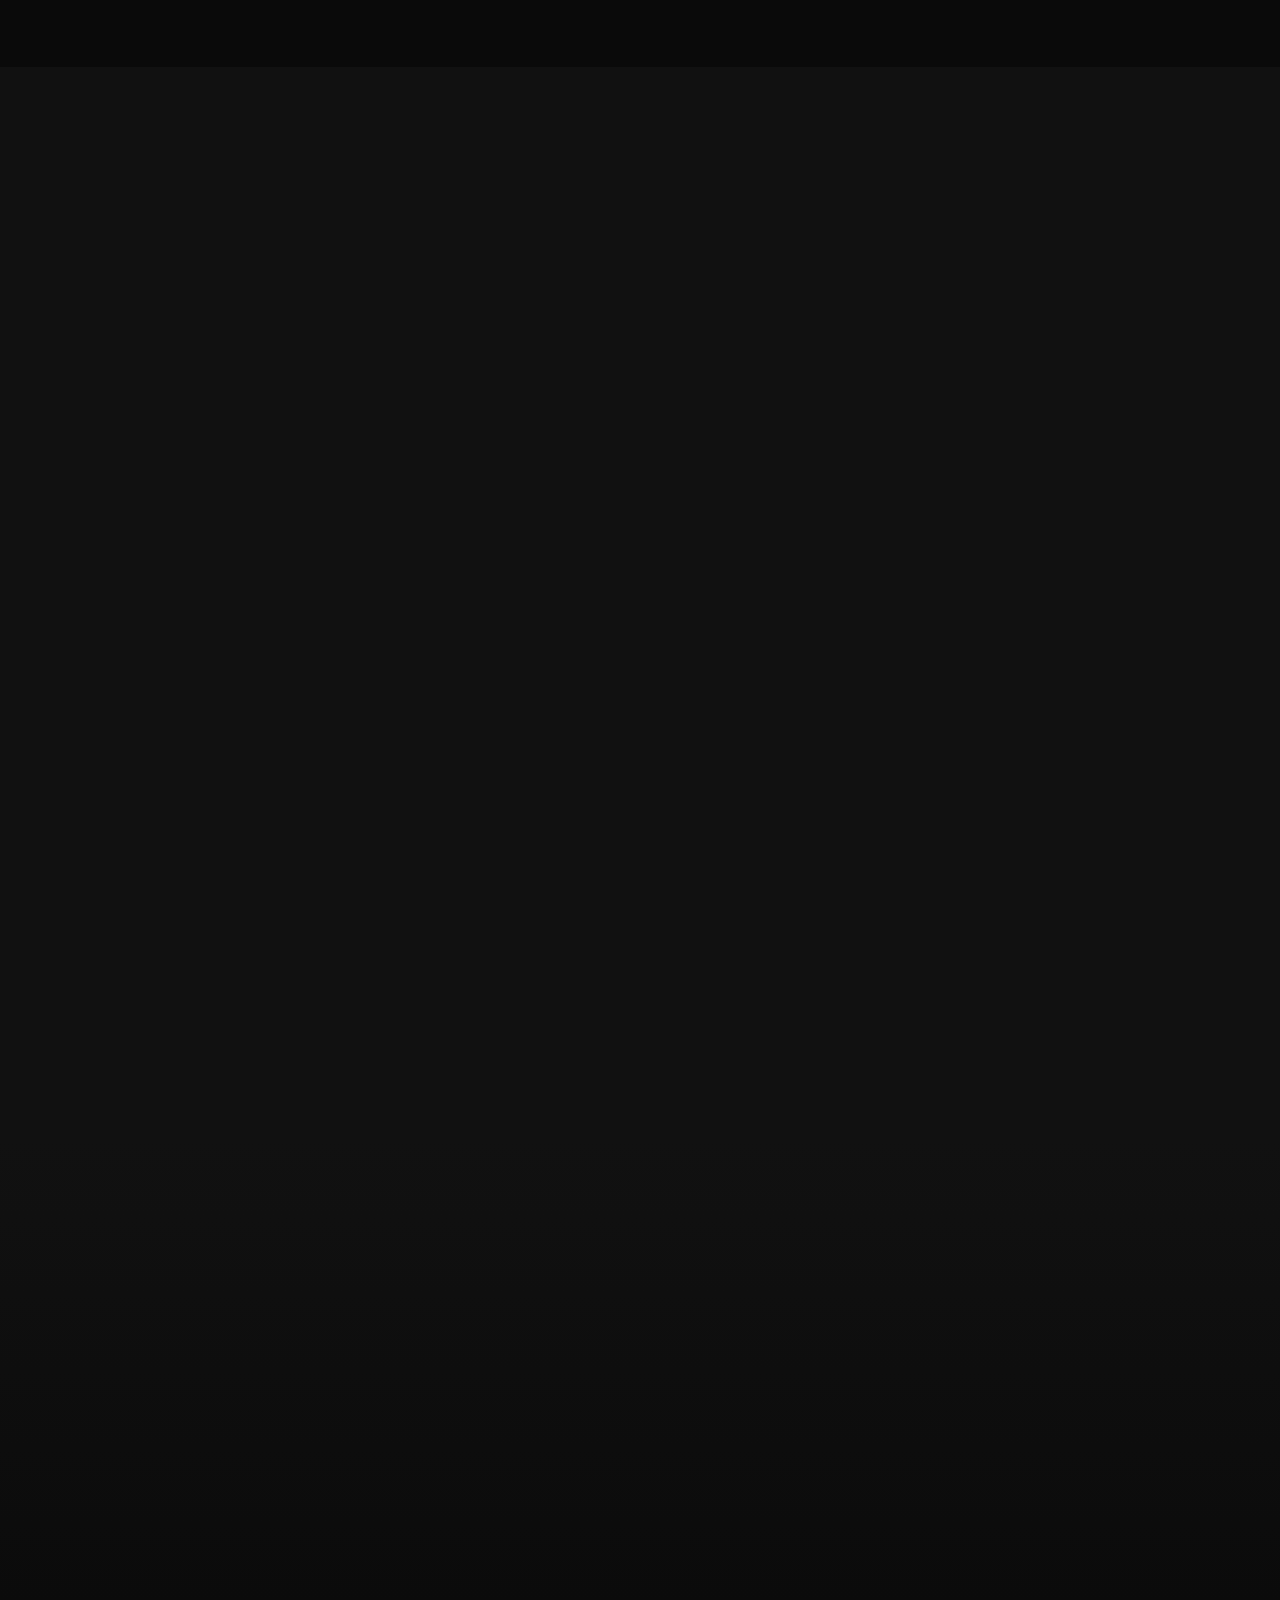
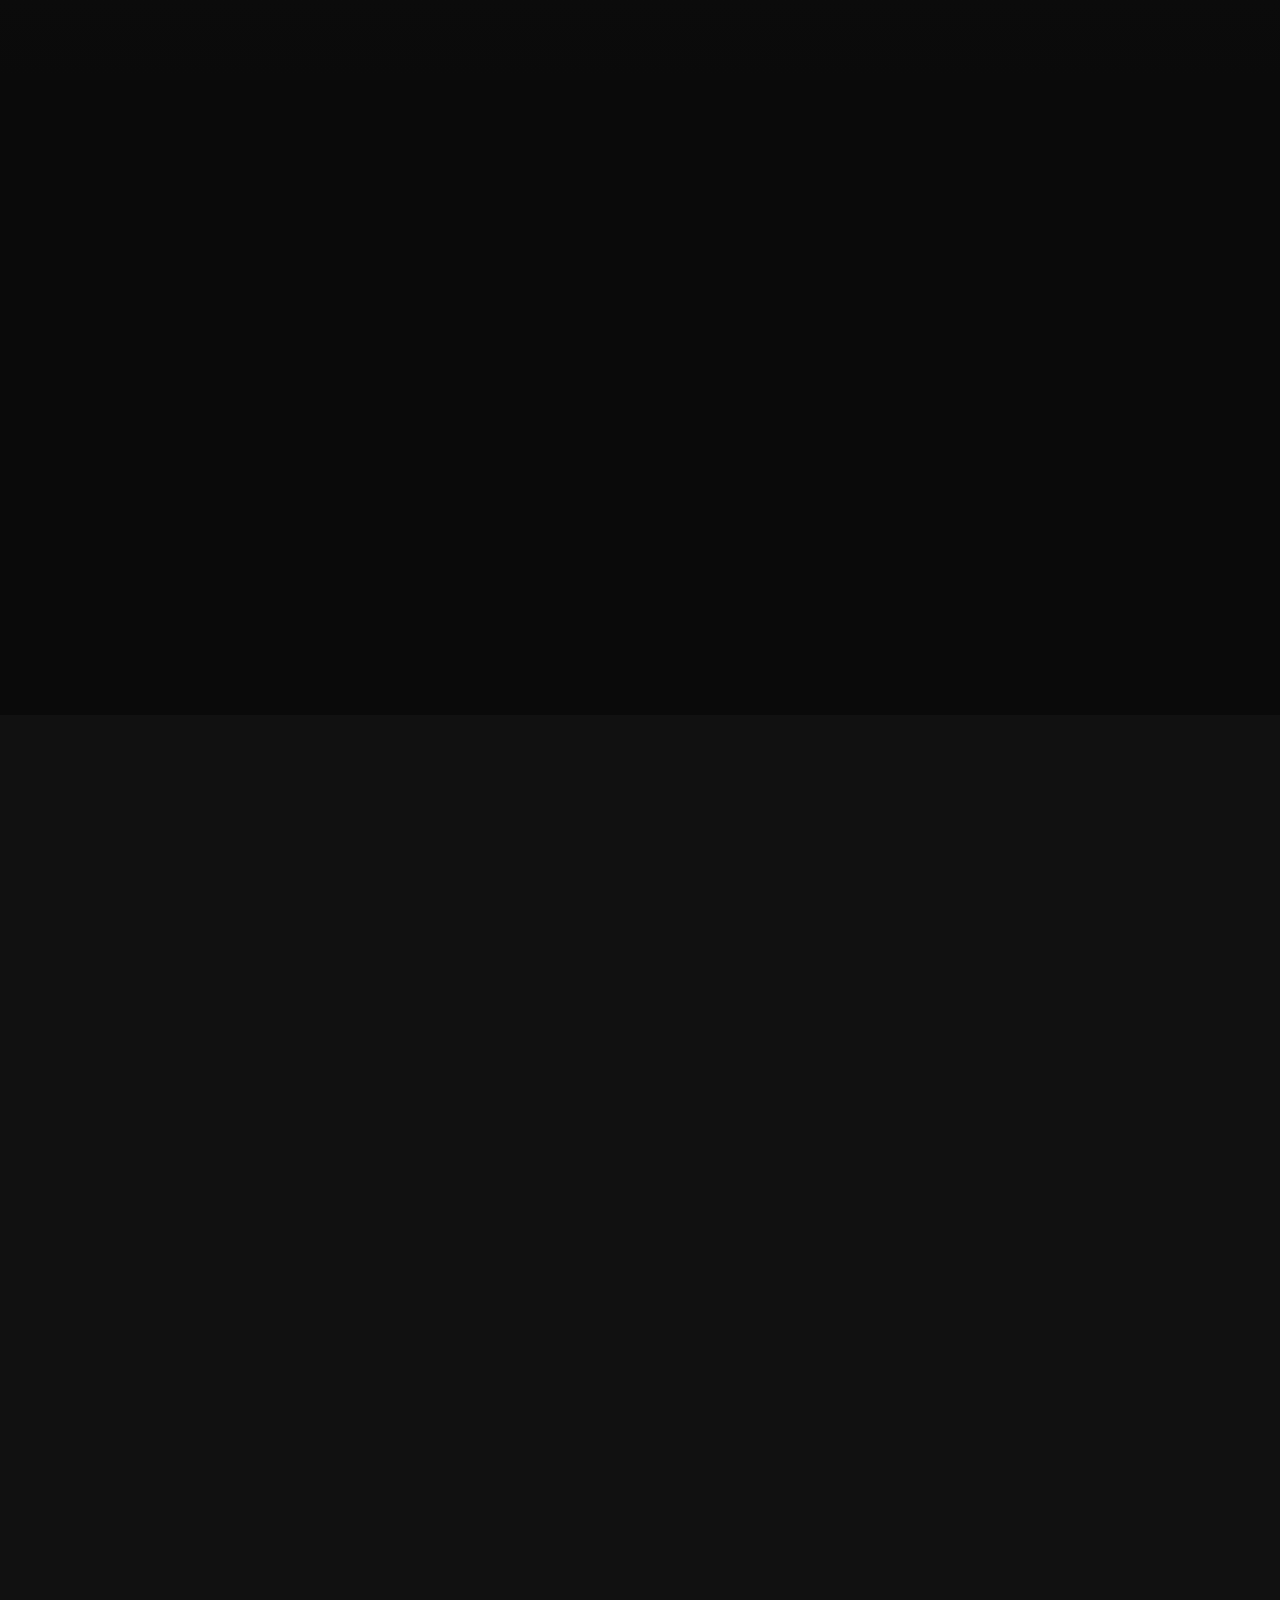
==== commit 6a534581: "Update index.html" ====
--- a/index.html
+++ b/index.html
@@ -297,4 +297,281 @@
                 <!-- Gallery Image 8 -->
                 <div class="gallery-item" data-aos="zoom-in" data-aos-delay="100">
                     <img src="image 8.png">
-                    <div class="gallery-overlay"><i class
+                    <div class="gallery-overlay"><i class="fas fa-search-plus"></i></div>
+                </div>
+            </div>
+        </div>
+    </section>
+
+    <!-- Process Section -->
+    <section class="section">
+        <div class="container">
+            <div class="section-title" data-aos="fade-up">
+                <h2>Our Working Process</h2>
+                <div class="line"></div>
+            </div>
+            <div class="process-timeline">
+                <div class="process-item" data-aos="fade-right">
+                    <div class="process-number">01</div>
+                    <div class="process-content">
+                        <h3>Consultation</h3>
+                        <p>We discuss your vision, preferences, and requirements to understand your dream event.</p>
+                    </div>
+                </div>
+                <div class="process-item" data-aos="fade-right" data-aos-delay="100">
+                    <div class="process-number">02</div>
+                    <div class="process-content">
+                        <h3>Planning</h3>
+                        <p>We create a detailed plan including budget, timeline, and venue selection.</p>
+                    </div>
+                </div>
+                <div class="process-item" data-aos="fade-right" data-aos-delay="200">
+                    <div class="process-number">03</div>
+                    <div class="process-content">
+                        <h3>Design & Decoration</h3>
+                        <p>Our creative team designs stunning decorations and themes tailored to your style.</p>
+                    </div>
+                </div>
+                <div class="process-item" data-aos="fade-right" data-aos-delay="300">
+                    <div class="process-number">04</div>
+                    <div class="process-content">
+                        <h3>Execution</h3>
+                        <p>We execute every detail flawlessly on the big day with professional oversight.</p>
+                    </div>
+                </div>
+                <div class="process-item" data-aos="fade-right" data-aos-delay="400">
+                    <div class="process-number">05</div>
+                    <div class="process-content">
+                        <h3>Celebration</h3>
+                        <p>You enjoy your perfect celebration while we handle everything behind the scenes.</p>
+                    </div>
+                </div>
+            </div>
+        </div>
+    </section>
+
+    <!-- Testimonials Section -->
+    <section class="section bg-black">
+        <div class="container">
+            <div class="section-title" data-aos="fade-up">
+                <h2>Client Testimonials</h2>
+                <div class="line"></div>
+            </div>
+            <div class="testimonials-grid">
+                <!-- Testimonial 1 -->
+                <div class="testimonial-card" data-aos="flip-left">
+                    <div class="testimonial-header">
+                        <img src="https://images.unsplash.com/photo-1507003216129-3606c86868b1?auto=format&fit=crop&w=100&q=80" alt="Yusuf Shaikh">
+                        <div class="testimonial-info">
+                            <h4>Yusuf Shaikh</h4>
+                            <div class="testimonial-rating">
+                                <i class="fas fa-star"></i>
+                                <i class="fas fa-star"></i>
+                                <i class="fas fa-star"></i>
+                                <i class="fas fa-star"></i>
+                                <i class="fas fa-star"></i>
+                            </div>
+                        </div>
+                    </div>
+                    <p class="testimonial-text">"We are extremely happy with the wedding decoration. The team did a phenomenal job bringing our vision to life. The color palette, stage décor, entrance setup, and table arrangements were all classy and elegant. Guests couldn't stop complimenting the décor. Highly recommended!"</p>
+                </div>
+                <!-- Testimonial 2 -->
+                <div class="testimonial-card" data-aos="flip-left" data-aos-delay="100">
+                    <div class="testimonial-header">
+                        <img src="https://images.unsplash.com/photo-1506794778202-cad84cf45f1d?auto=format&fit=crop&w=100&q=80" alt="Shantanu Pawar">
+                        <div class="testimonial-info">
+                            <h4>Shantanu Pawar</h4>
+                            <div class="testimonial-rating">
+                                <i class="fas fa-star"></i>
+                                <i class="fas fa-star"></i>
+                                <i class="fas fa-star"></i>
+                                <i class="fas fa-star"></i>
+                                <i class="fas fa-star"></i>
+                            </div>
+                        </div>
+                    </div>
+                    <p class="testimonial-text">"Very nice decoration work !! Team is very polite and cooperative also hardworking!! They had done everything perfectly in My Brother's wedding in Barshi on 25/01/2026. Thank you team from me and Manjare family!!"</p>
+                </div>
+                <!-- Testimonial 3 -->
+                <div class="testimonial-card" data-aos="flip-left" data-aos-delay="200">
+                    <div class="testimonial-header">
+                        <img src="https://images.unsplash.com/photo-1500648767791-00dcc994a43e?auto=format&fit=crop&w=100&q=80" alt="Abrar Ali Deshmukh">
+                        <div class="testimonial-info">
+                            <h4>Abrar Ali Deshmukh</h4>
+                            <div class="testimonial-rating">
+                                <i class="fas fa-star"></i>
+                                <i class="fas fa-star"></i>
+                                <i class="fas fa-star"></i>
+                                <i class="fas fa-star"></i>
+                                <i class="fas fa-star"></i>
+                            </div>
+                        </div>
+                    </div>
+                    <p class="testimonial-text">"I couldn't have asked for a better team than White Angel Events for my wedding decorations! They turned every concept I shared into a breathtaking reality, exceeding my expectations. Every detail was meticulously crafted, and the decor was nothing short of perfection. The team was professional, creative, and incredibly easy to work with, making the entire process stress-free."</p>
+                </div>
+            </div>
+        </div>
+    </section>
+
+    <!-- CTA Section -->
+    <section class="section cta-section">
+        <div class="container">
+            <div class="cta-content" data-aos="fade-up">
+                <h2>Let's Create Your Dream Event</h2>
+                <p>Turn your vision into an unforgettable celebration with White Angel Event Management.</p>
+                <div class="cta-buttons">
+                    <a href="tel:+919923873950" class="btn btn-primary"><i class="fas fa-phone"></i> Call Now</a>
+                    <a href="https://wa.me/919923873950" class="btn btn-primary" target="_blank"><i class="fab fa-whatsapp"></i> WhatsApp Now</a>
+                    <a href="#contact" class="btn btn-outline">Get Free Quote</a>
+                </div>
+            </div>
+        </div>
+    </section>
+
+    <!-- Contact Section -->
+    <section id="contact" class="section">
+        <div class="container">
+            <div class="section-title" data-aos="fade-up">
+                <h2>Contact Us</h2>
+                <div class="line"></div>
+            </div>
+            <div class="contact-wrapper">
+                <div class="contact-info" data-aos="fade-right">
+                    <div class="contact-item">
+                        <i class="fas fa-phone-alt"></i>
+                        <div class="contact-details">
+                            <h4>Phone</h4>
+                            <p>+91 9923873950</p>
+                        </div>
+                    </div>
+                    <div class="contact-item">
+                        <i class="fas fa-envelope"></i>
+                        <div class="contact-details">
+                            <h4>Email</h4>
+                            <p>crezads.offial@gmail.com</p>
+                        </div>
+                    </div>
+                    <div class="contact-item">
+                        <i class="fas fa-clock"></i>
+                        <div class="contact-details">
+                            <h4>Business Hours</h4>
+                            <p>Monday - Sunday<br>9 AM - 9 PM</p>
+                        </div>
+                    </div>
+                </div>
+                <div class="contact-form-wrapper" data-aos="fade-left">
+                    <form class="contact-form">
+                        <div class="form-group">
+                            <input type="text" placeholder="Your Name" required>
+                        </div>
+                        <div class="form-group">
+                            <input type="tel" placeholder="Phone Number" required>
+                        </div>
+                        <div class="form-group">
+                            <input type="email" placeholder="Email Address">
+                        </div>
+                        <div class="form-group">
+                            <select required>
+                                <option value="">Select Event Type</option>
+                                <option value="wedding">Wedding Planning</option>
+                                <option value="corporate">Corporate Events</option>
+                                <option value="birthday">Birthday Celebrations</option>
+                                <option value="engagement">Engagement Ceremony</option>
+                                <option value="reception">Reception Events</option>
+                                <option value="other">Other</option>
+                            </select>
+                        </div>
+                        <div class="form-group">
+                            <textarea placeholder="Your Message" rows="5" required></textarea>
+                        </div>
+                        <button type="submit" class="btn btn-primary">Send Message</button>
+                    </form>
+                </div>
+            </div>
+        </div>
+    </section>
+
+    <!-- Google Map Section -->
+    <section class="map-section">
+        <iframe 
+            src="https://www.google.com/maps/embed?pb=!1m18!1m12!1m3!1d3802.3881862647227!2d75.92430567486119!3d17.631764295719805!2m3!1f0!2f0!3f0!3m2!1i1024!2i768!4f13.1!3m3!1m2!1s0x3bc5db514126972f%3A0xf145fed2156f5684!2sWhite%20Angel%20Event%20Management!5e0!3m2!1sen!2sin!4v1780721489982!5m2!1sen!2sin" 
+            width="100%" 
+            height="450" 
+            style="border:0;" 
+            allowfullscreen="" 
+            loading="lazy"
+            referrerpolicy="no-referrer-when-downgrade">
+        </iframe>
+    </section>
+
+    <!-- Footer -->
+    <footer class="footer">
+        <div class="container">
+            <div class="footer-grid">
+                <div class="footer-col">
+                    <h3>White Angel Events</h3>
+                    <p>Creating unforgettable celebrations with luxury and perfection. Your dream event starts here.</p>
+                    <div class="social-links">
+                        <a href="#"><i class="fab fa-facebook-f"></i></a>
+                        <a href="#"><i class="fab fa-instagram"></i></a>
+                        <a href="#"><i class="fab fa-twitter"></i></a>
+                        <a href="#"><i class="fab fa-youtube"></i></a>
+                    </div>
+                </div>
+                <div class="footer-col">
+                    <h4>Quick Links</h4>
+                    <ul>
+                        <li><a href="#home">Home</a></li>
+                        <li><a href="#about">About Us</a></li>
+                        <li><a href="#services">Services</a></li>
+                        <li><a href="#portfolio">Portfolio</a></li>
+                        <li><a href="#contact">Contact</a></li>
+                    </ul>
+                </div>
+                <div class="footer-col">
+                    <h4>Services</h4>
+                    <ul>
+                        <li><a href="#services">Wedding Planning</a></li>
+                        <li><a href="#services">Corporate Events</a></li>
+                        <li><a href="#services">Birthday Celebrations</a></li>
+                        <li><a href="#services">Engagement Ceremonies</a></li>
+                        <li><a href="#services">Reception Events</a></li>
+                    </ul>
+                </div>
+                <div class="footer-col">
+                    <h4>Contact Info</h4>
+                    <ul>
+                        <li><i class="fas fa-phone"></i> +91 9923873950</li>
+                        <li><i class="fas fa-envelope"></i> crezads.offial@gmail.com</li>
+                        <li><i class="fas fa-map-marker-alt"></i> Solapur, Maharashtra, India</li>
+                    </ul>
+                </div>
+            </div>
+            <div class="footer-bottom">
+                <p>&copy; 2026 White Angel Event Management. All Rights Reserved.</p>
+            </div>
+        </div>
+    </footer>
+
+    <!-- Floating WhatsApp Button -->
+    <a href="https://wa.me/919923873950" class="whatsapp-float" target="_blank">
+        <i class="fab fa-whatsapp"></i>
+    </a>
+
+    <!-- Floating Phone Button -->
+    <a href="tel:+919923873950" class="phone-float">
+        <i class="fas fa-phone"></i>
+    </a>
+
+    <!-- Back to Top Button -->
+    <button class="back-to-top" id="backToTop">
+        <i class="fas fa-arrow-up"></i>
+    </button>
+
+    <!-- AOS Animation JS -->
+    <script src="https://unpkg.com/aos@2.3.1/dist/aos.js"></script>
+    
+    <!-- Custom JS -->
+    <script src="script.js"></script>
+</body>
+</html>
--- a/style.css
+++ b/style.css
@@ -351,7 +351,7 @@
     left: 0;
     width: 100%;
     height: 100%;
-    background: url('https://images.unsplash.com/photo-1519741497674-611481863552?auto=format&fit=crop&w=1920&q=80') center/cover no-repeat;
+    background: url('hero banner.png') center/cover no-repeat;
     z-index: 0;
     opacity: 0.4;
     animation: heroZoom 20s infinite alternate;
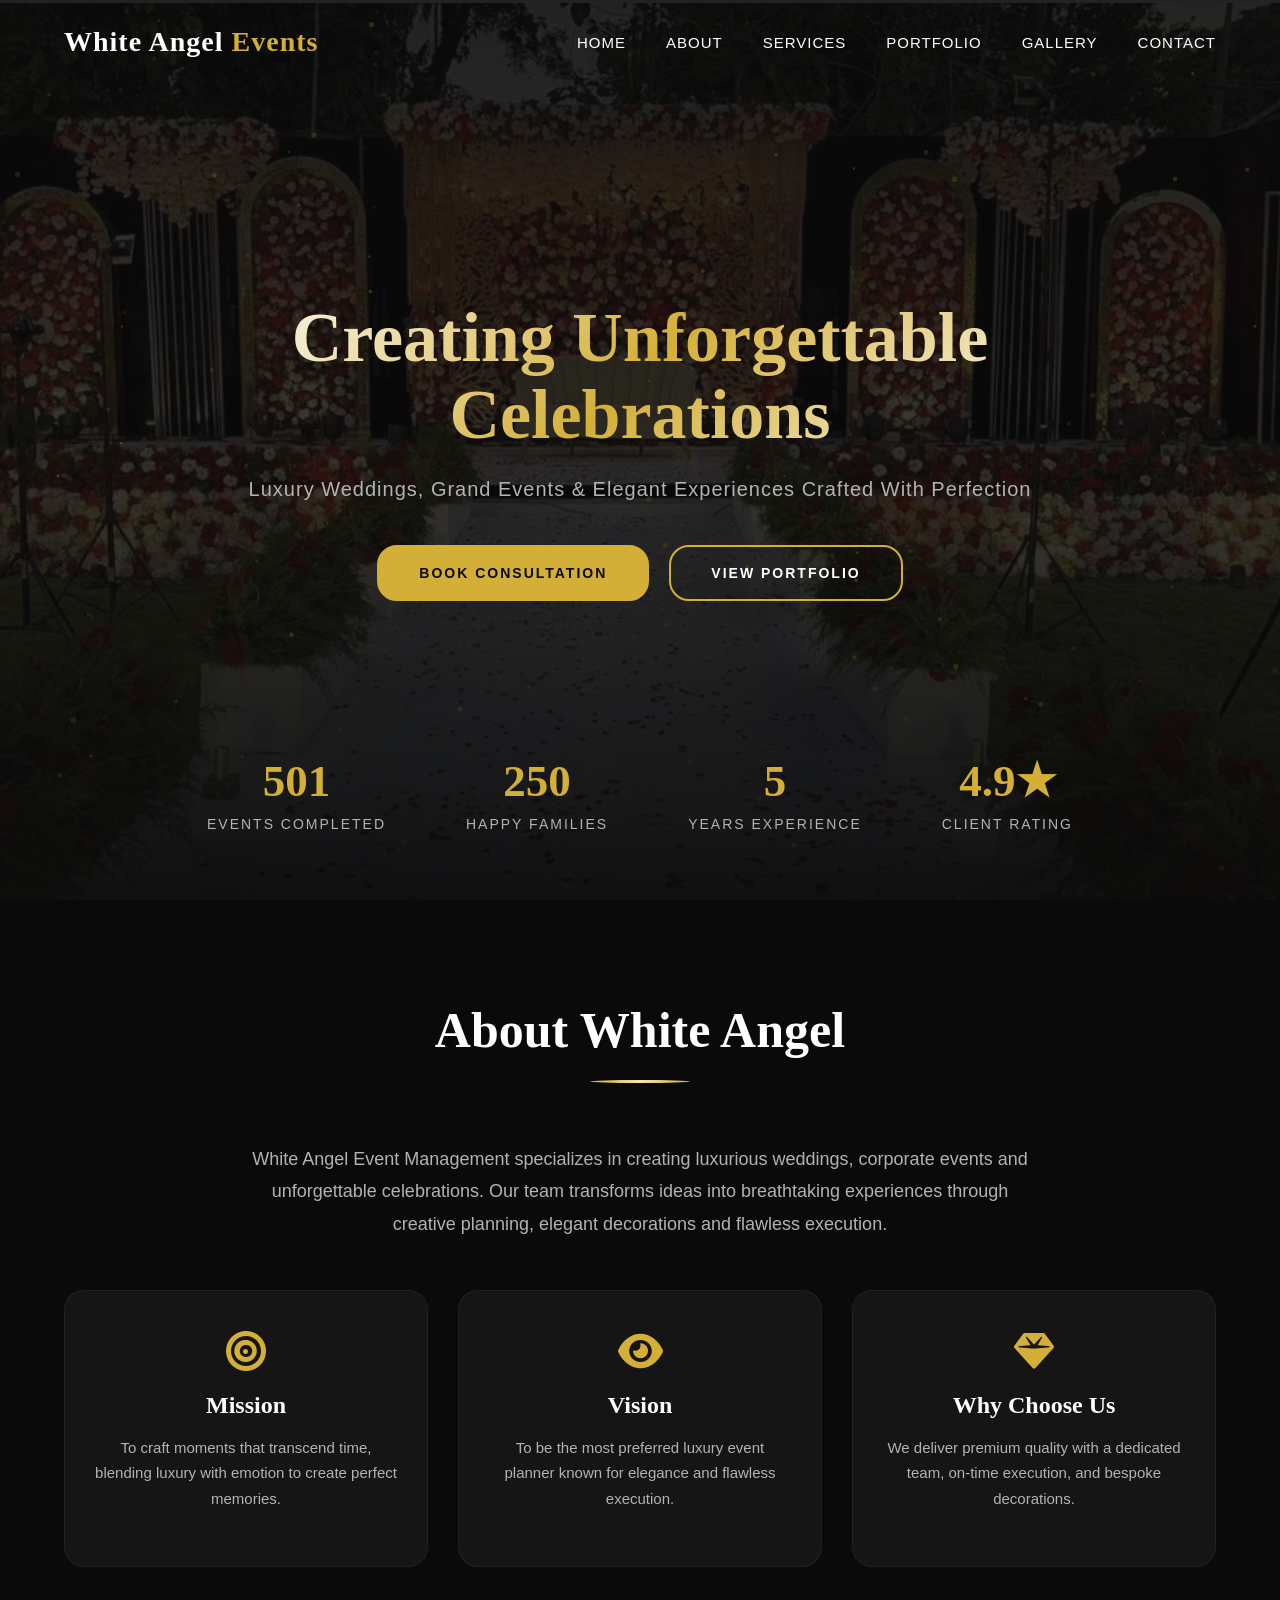
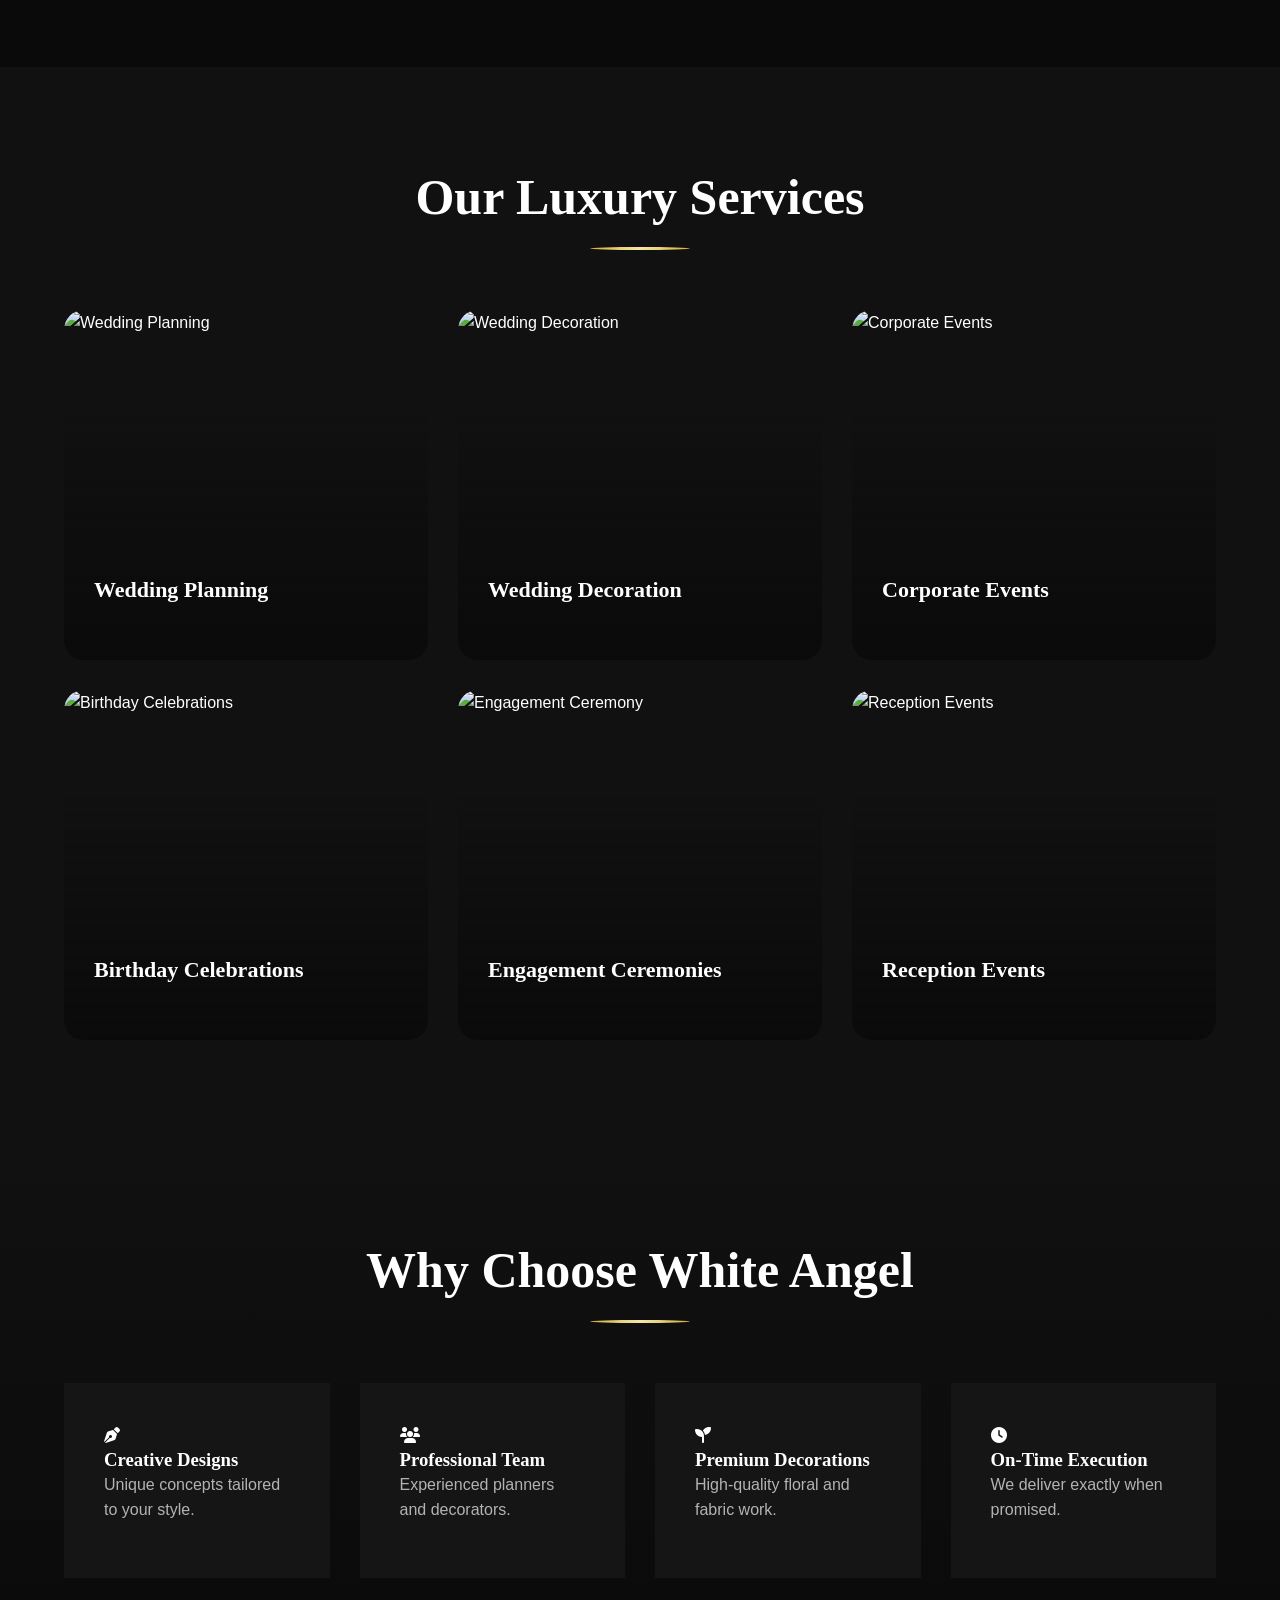
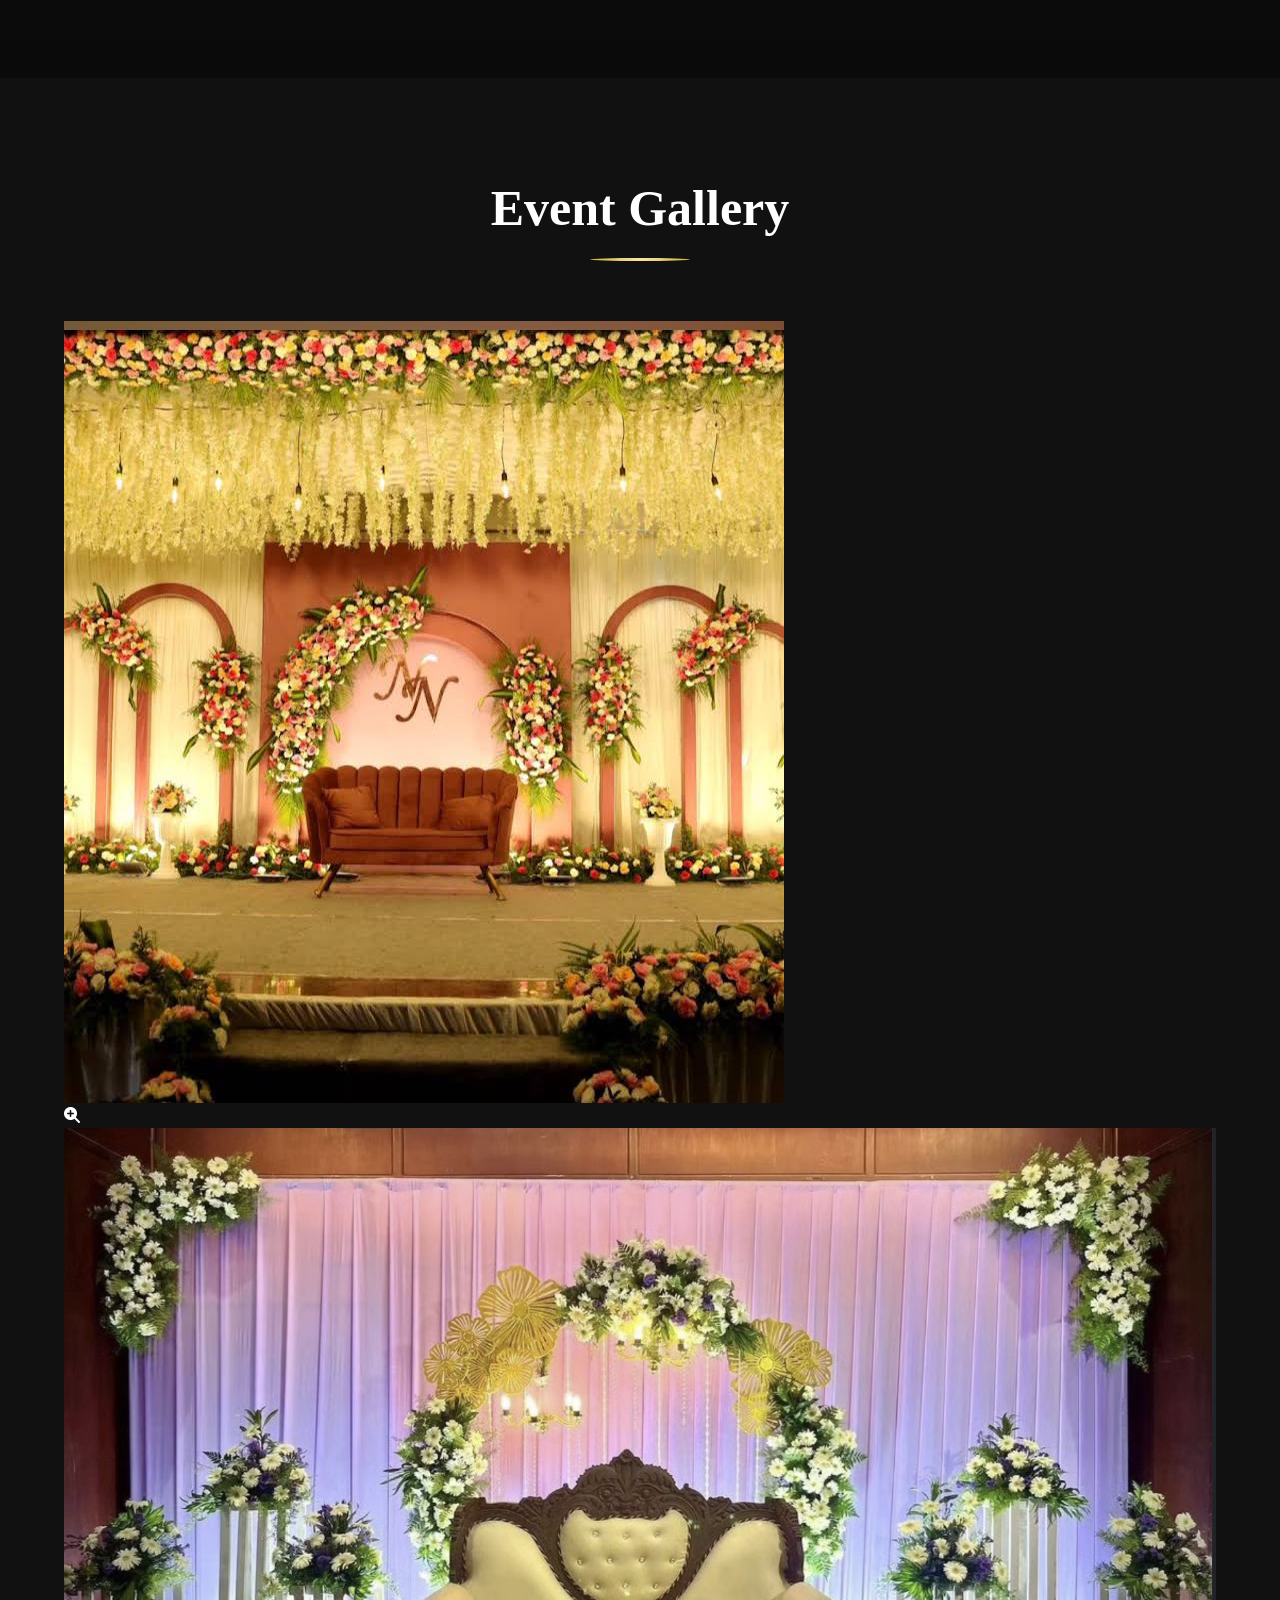
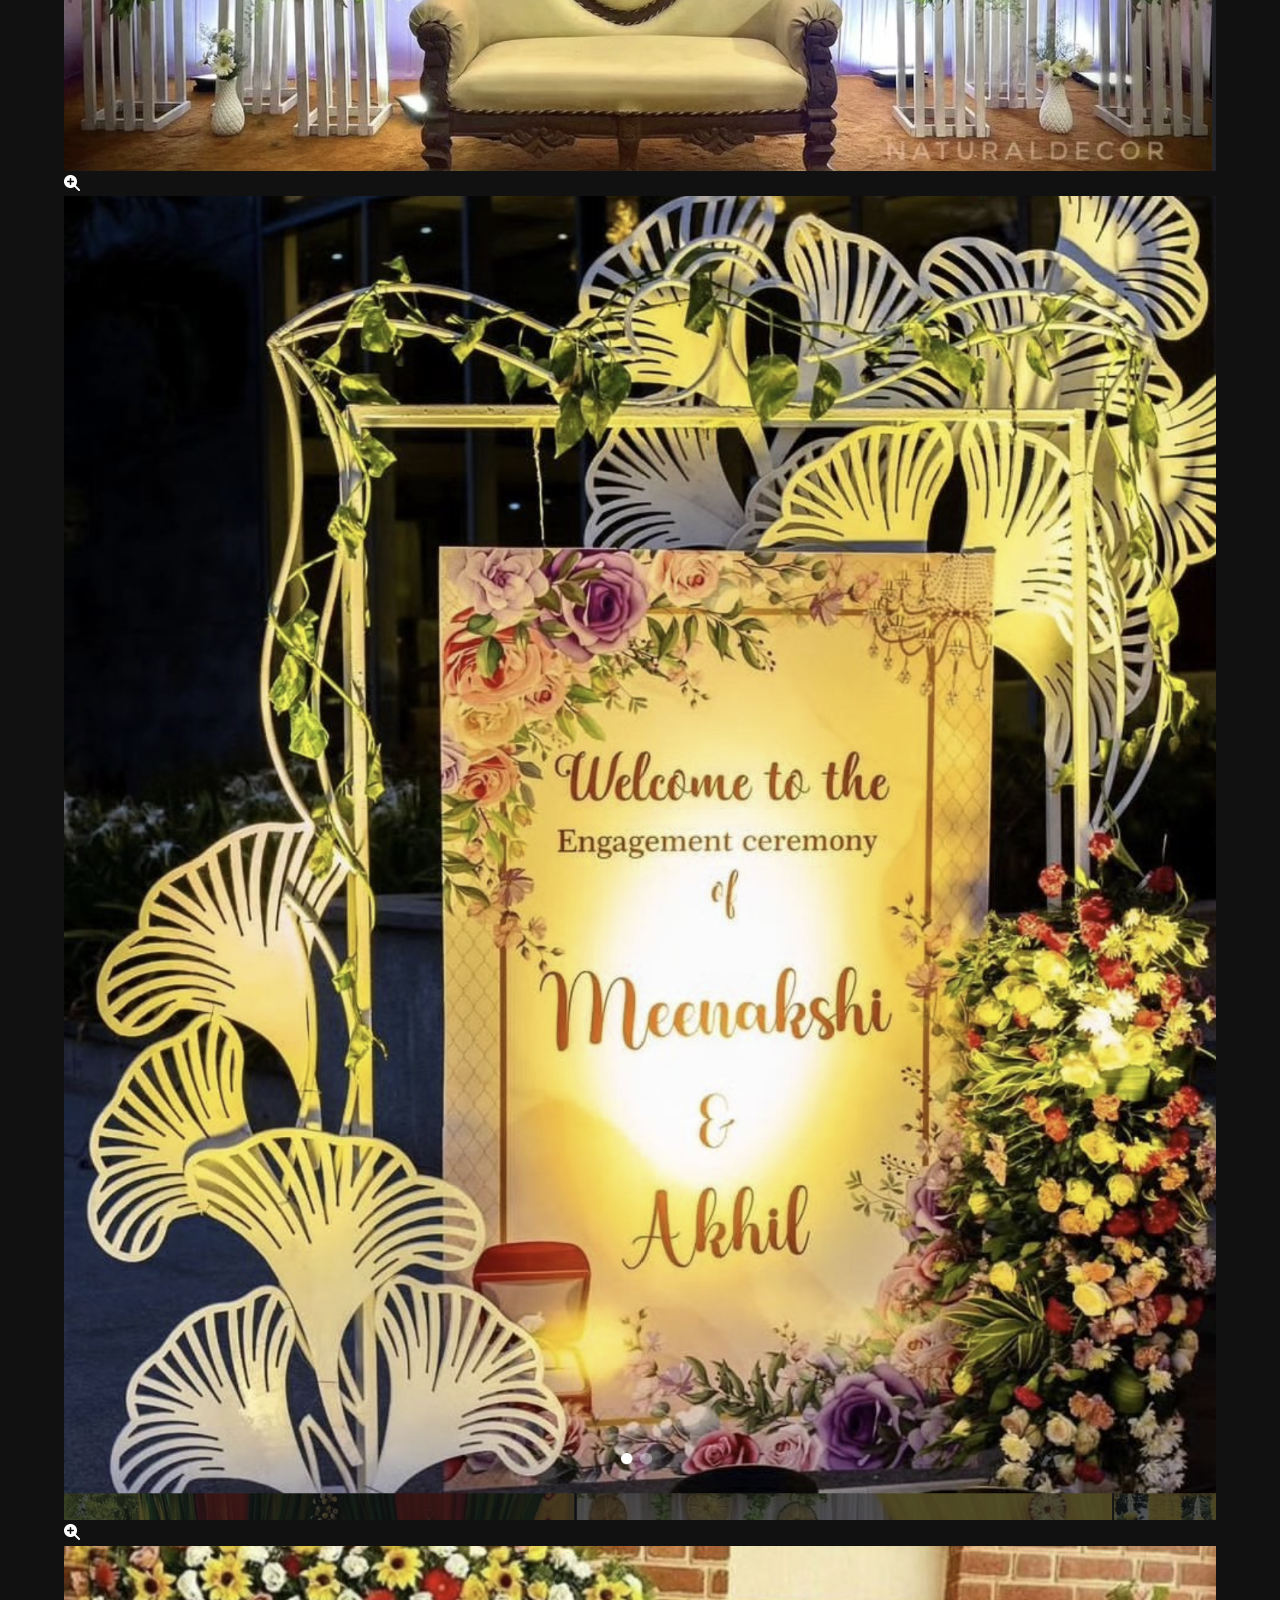
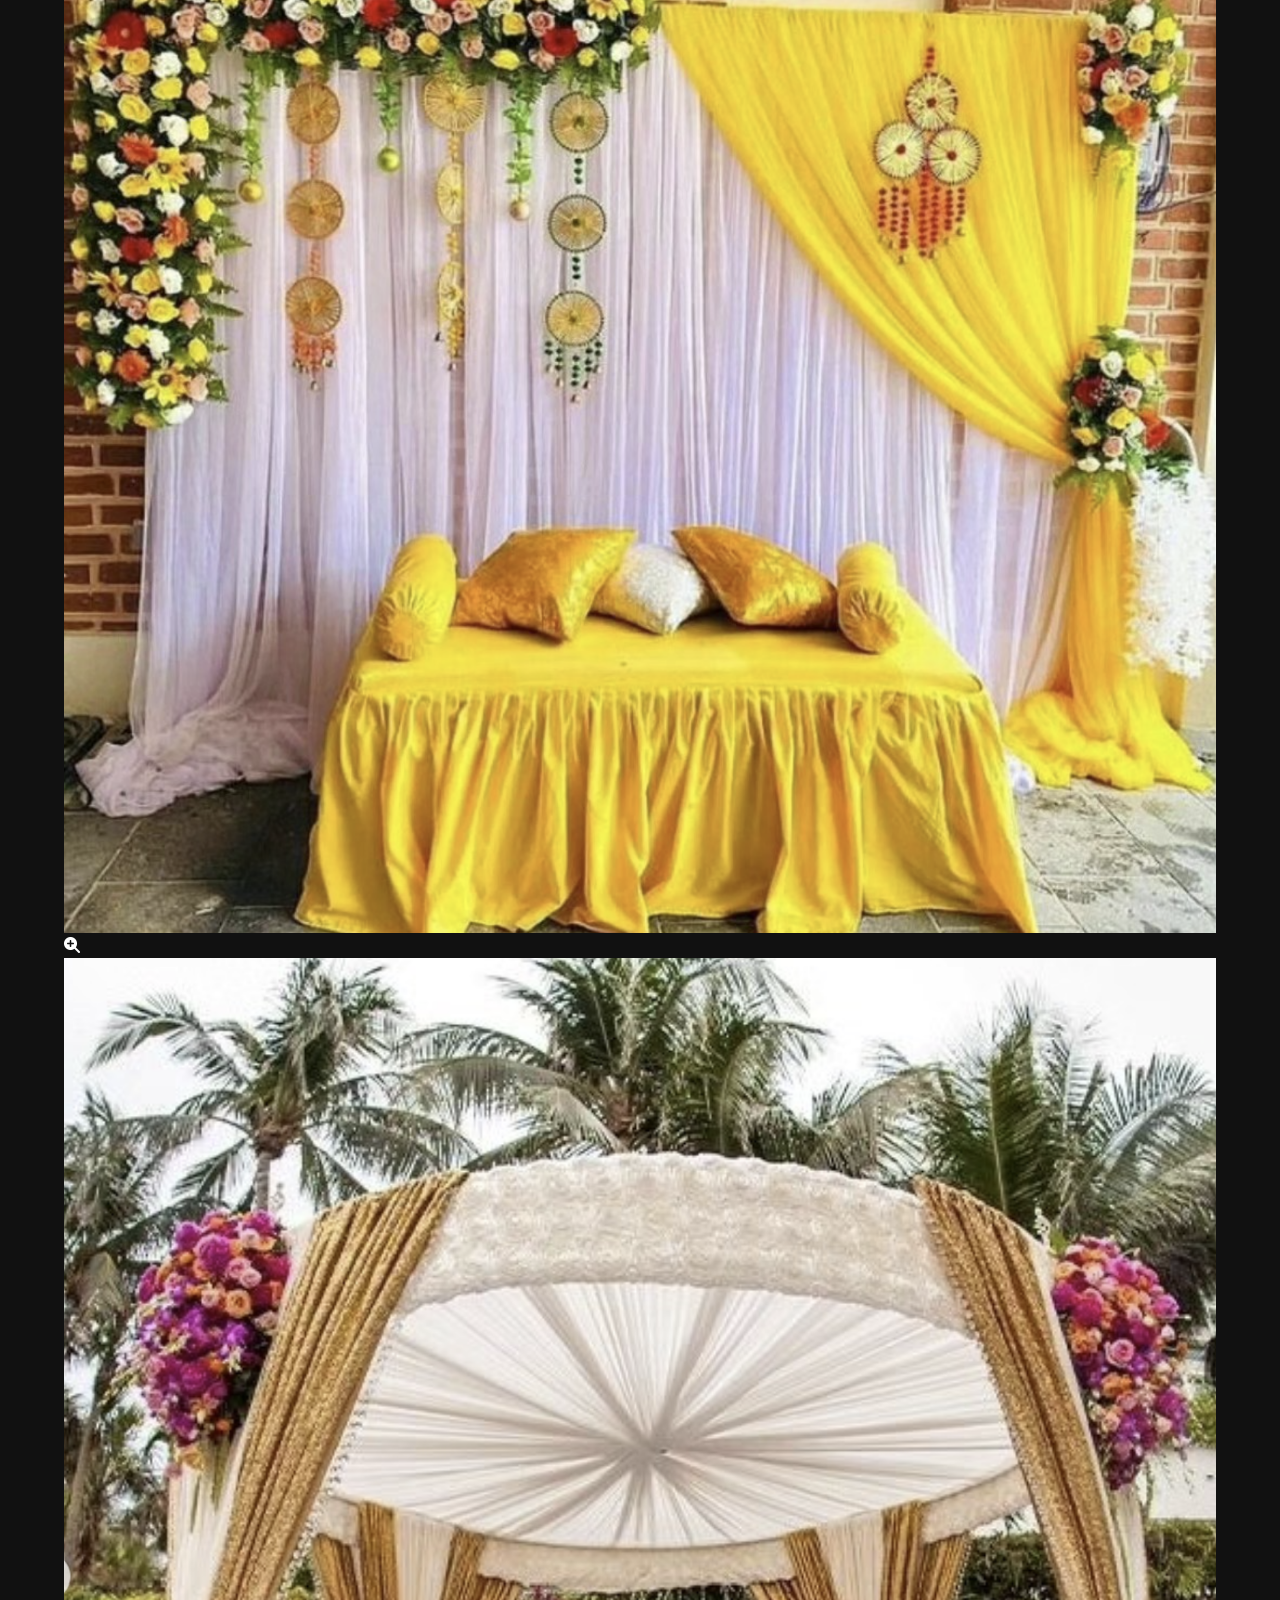
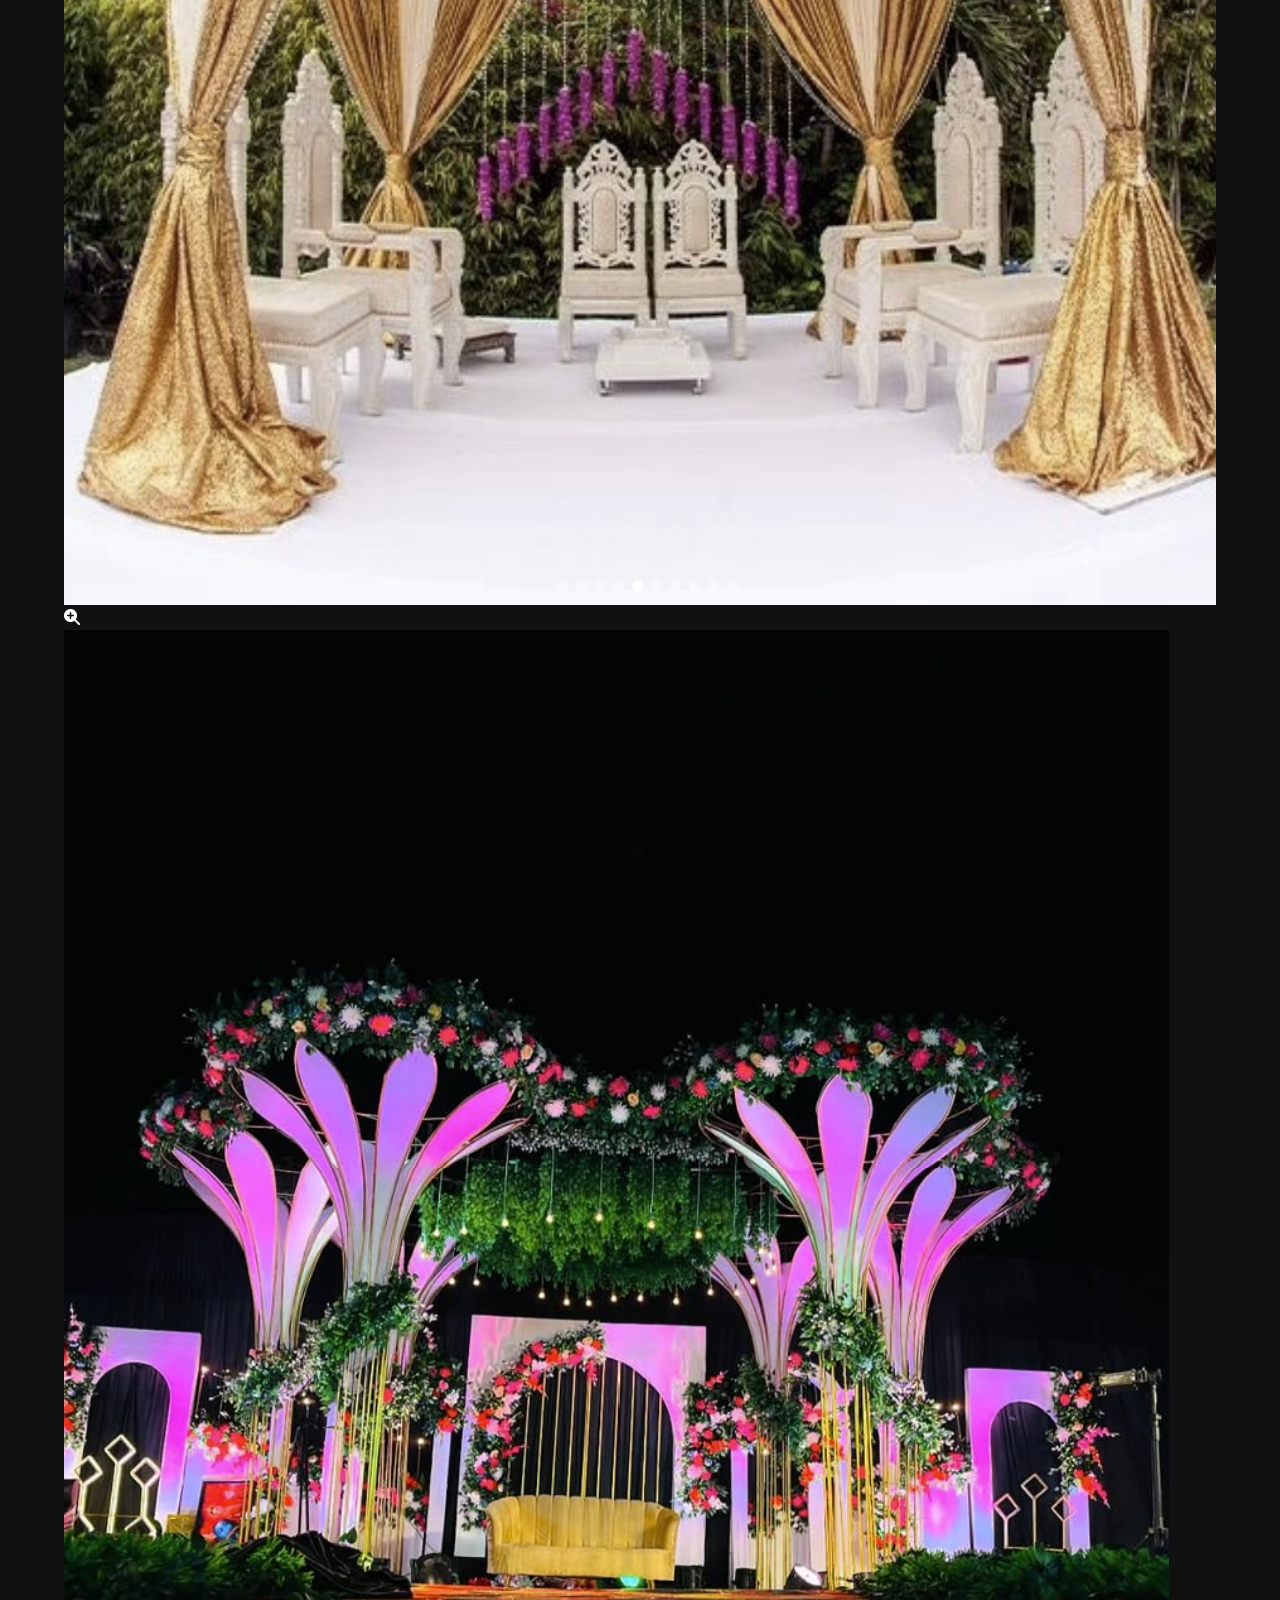
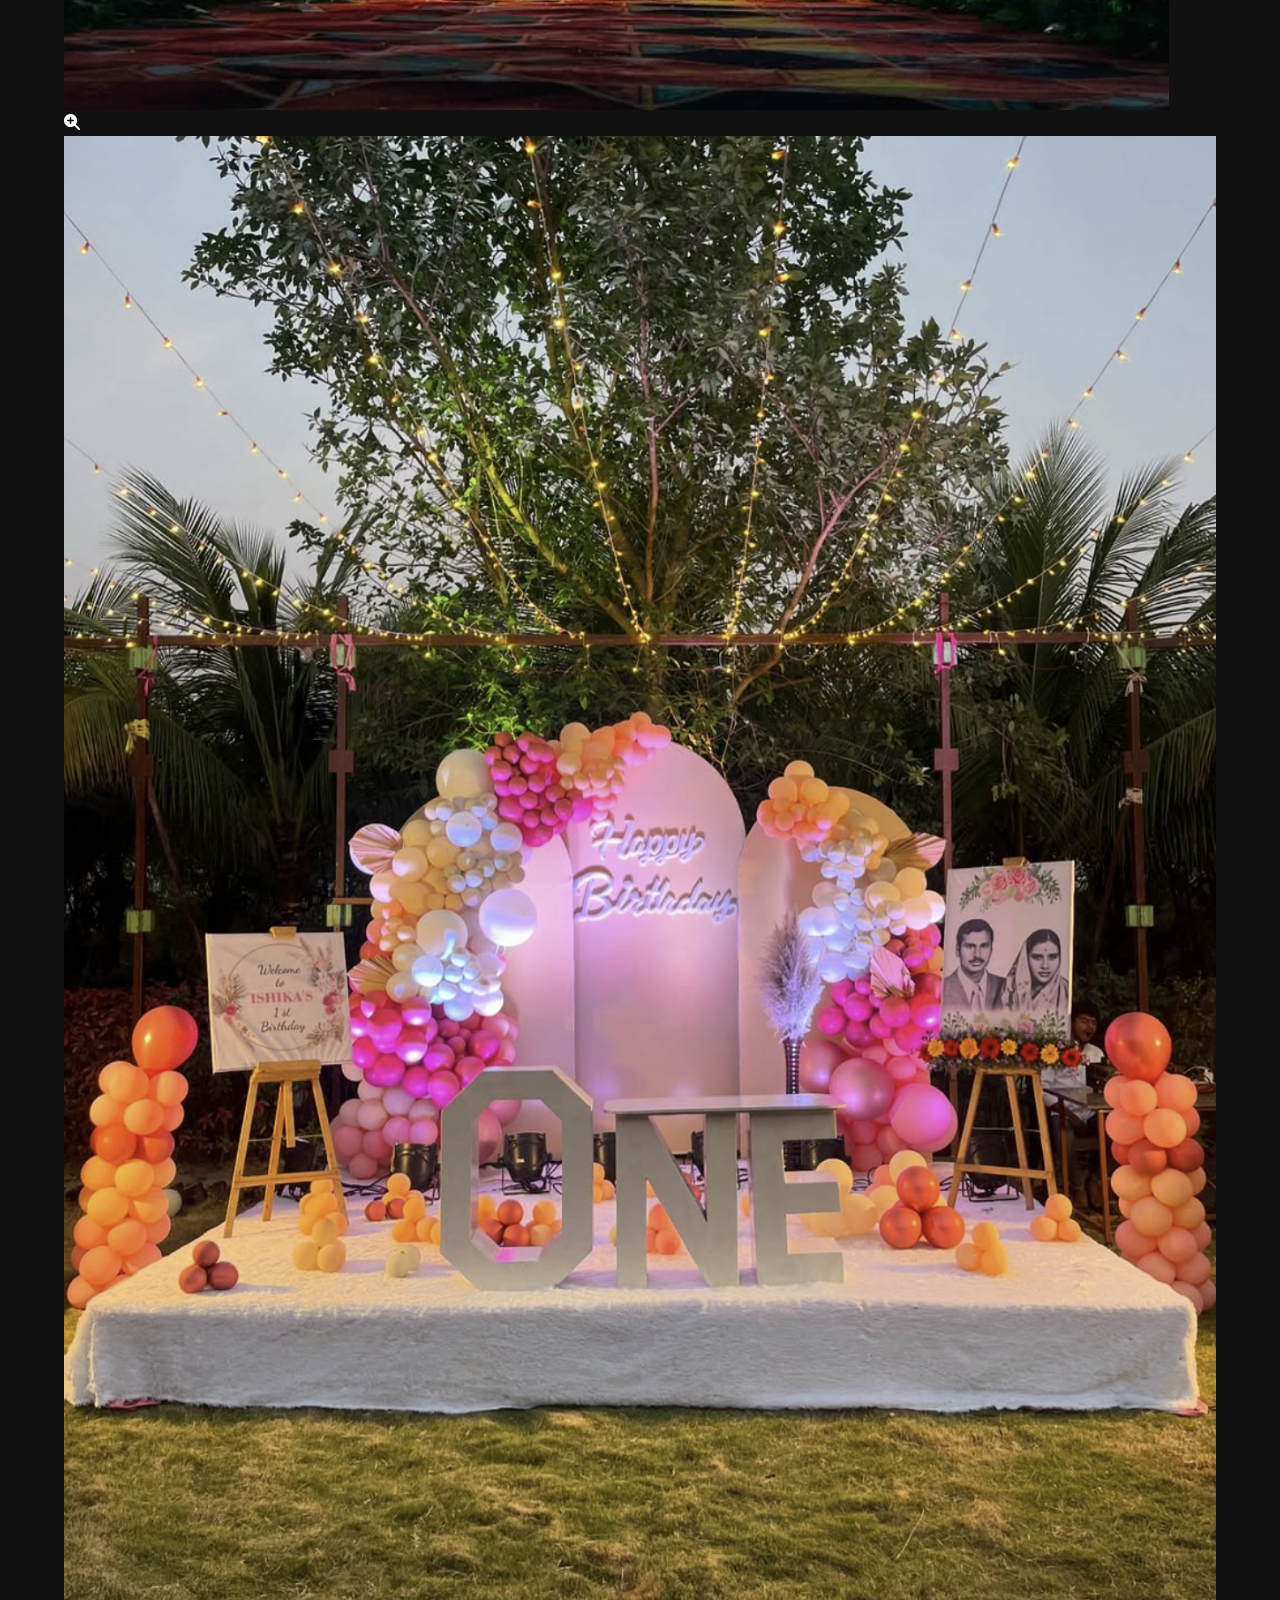
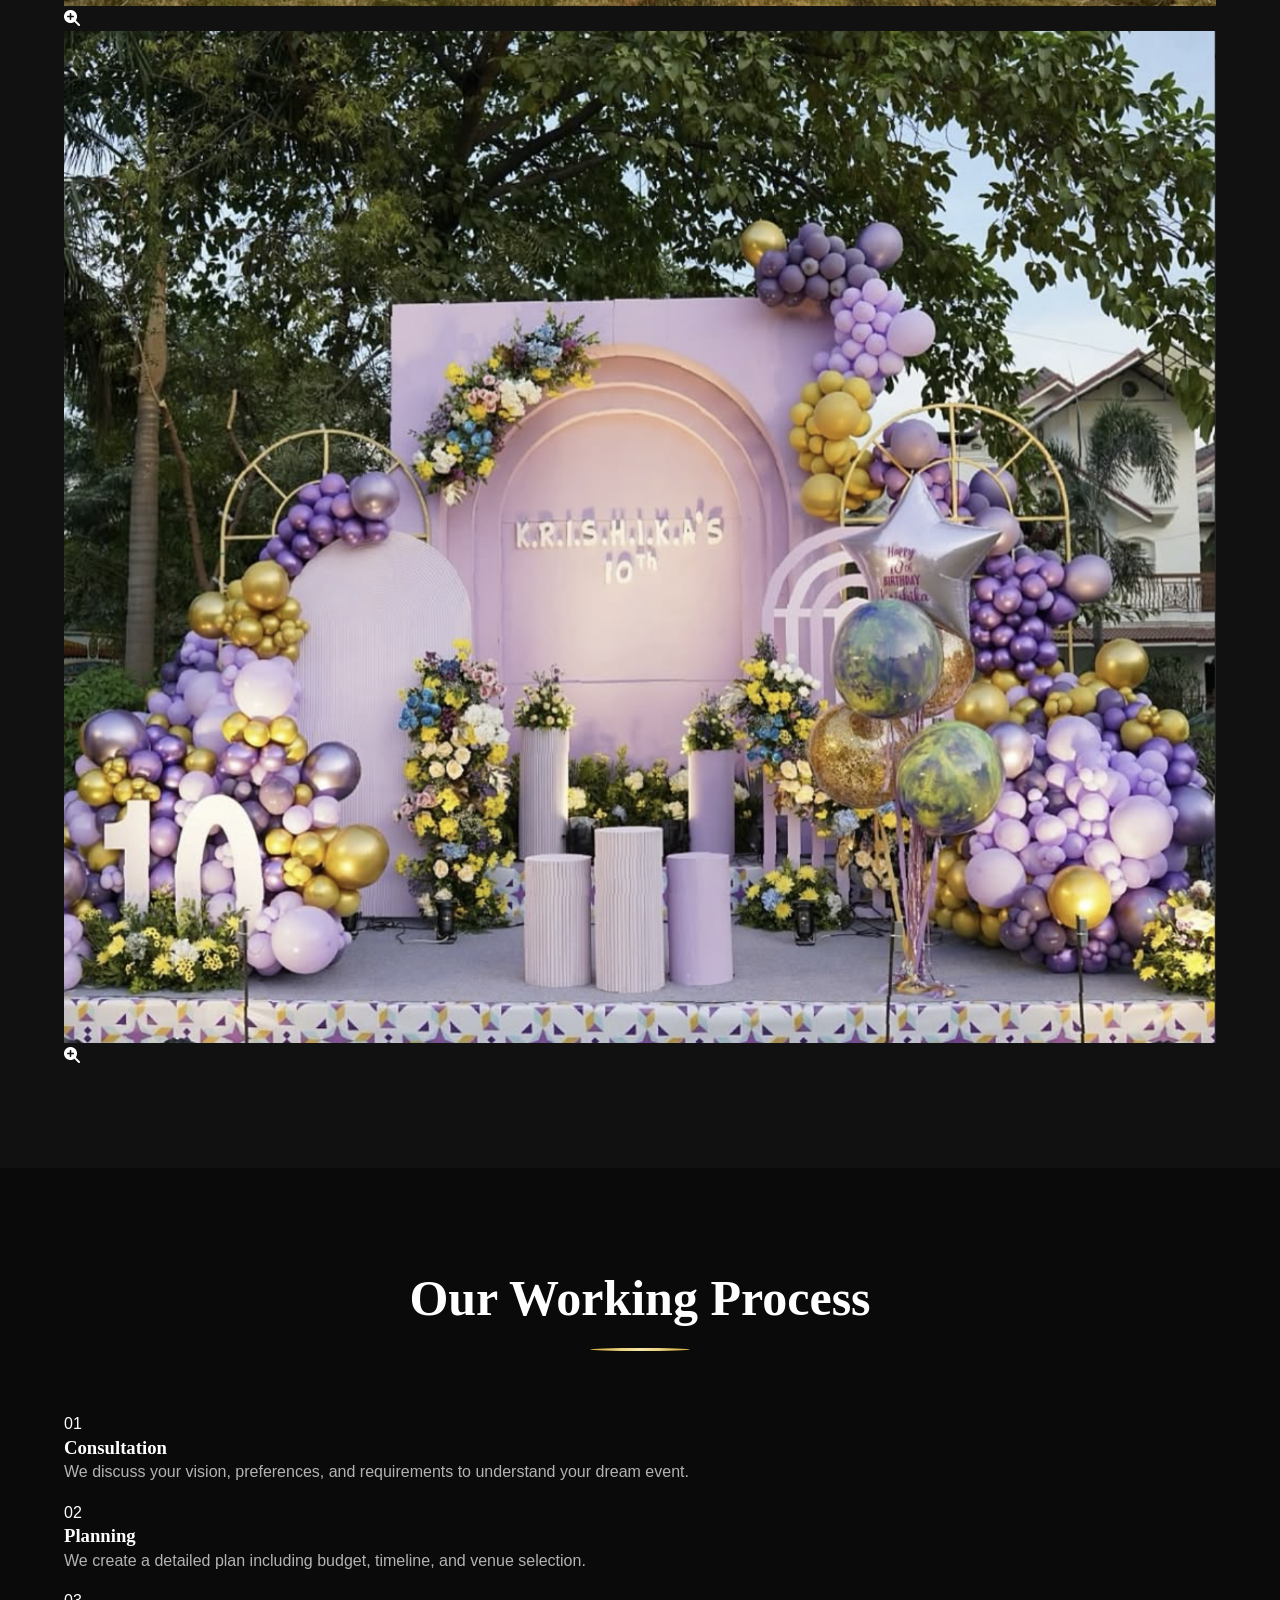
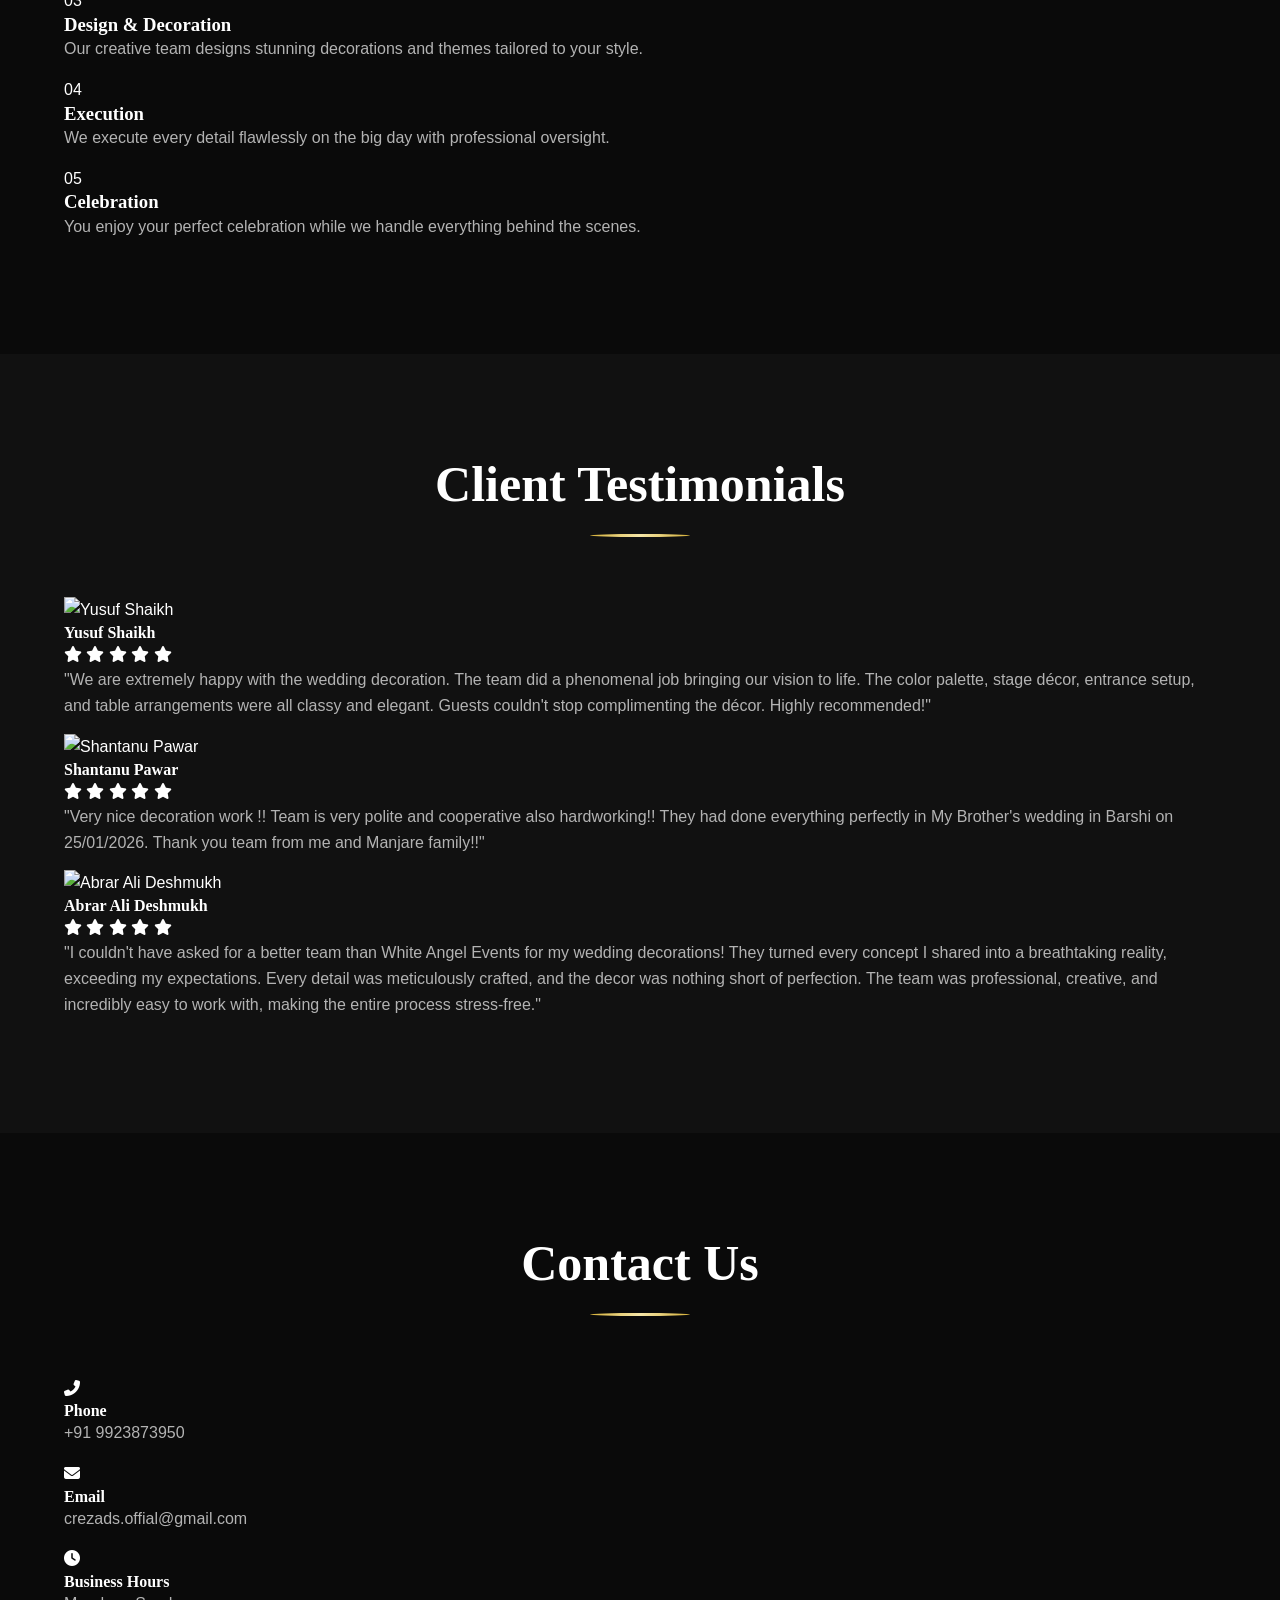
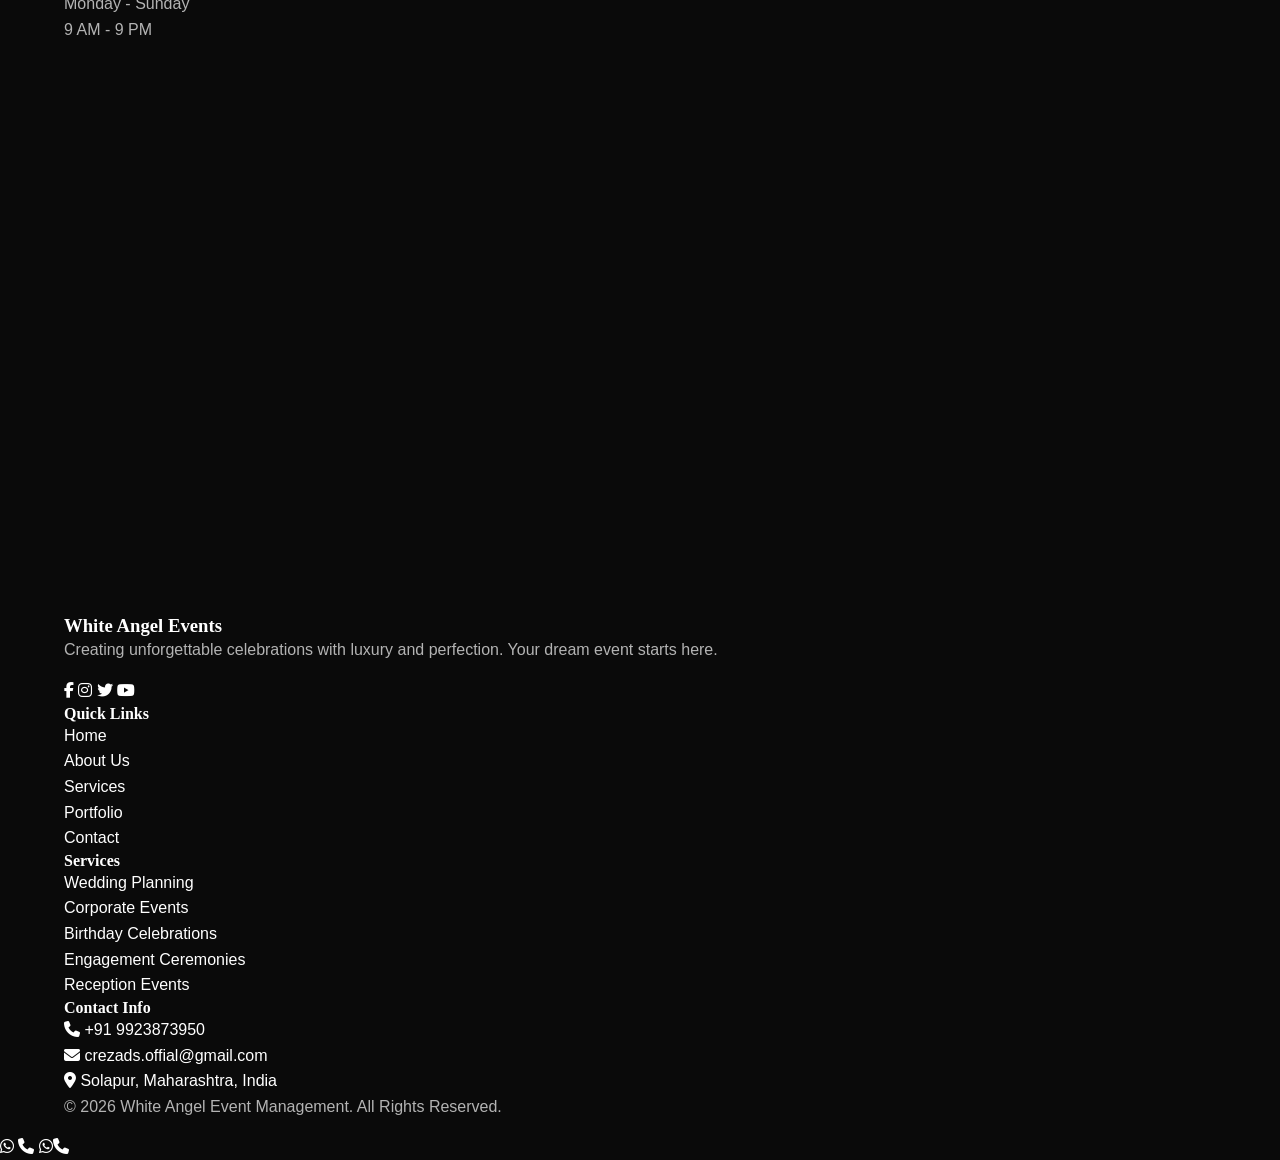
==== commit 41fcfbc8: "Delete portfolio and CTA sections Removed portfolio and CTA sections from the HTML." ====
--- a/index.html
+++ b/index.html
@@ -203,54 +203,6 @@
         </div>
     </section>
 
-    <!-- Portfolio Section -->
-    <section id="portfolio" class="section">
-        <div class="container">
-            <div class="section-title" data-aos="fade-up">
-                <h2>Our Portfolio</h2>
-                <div class="line"></div>
-            </div>
-            <div class="portfolio-filter" data-aos="fade-up">
-                <button class="filter-btn active" data-filter="all">All</button>
-                <button class="filter-btn" data-filter="wedding">Weddings</button>
-                <button class="filter-btn" data-filter="corporate">Corporate</button>
-                <button class="filter-btn" data-filter="birthday">Birthdays</button>
-            </div>
-            <div class="portfolio-grid">
-                <!-- Portfolio Item 1 -->
-                <div class="portfolio-item wedding" data-aos="flip-left">
-                    <img src="https://images.unsplash.com/photo-1591604466107-ec97de577aff?auto=format&fit=crop&w=600&q=80" alt="Wedding Portfolio">
-                    <div class="portfolio-overlay"><h4>Royal Wedding</h4></div>
-                </div>
-                <!-- Portfolio Item 2 -->
-                <div class="portfolio-item corporate" data-aos="flip-left" data-aos-delay="100">
-                    <img src="https://images.unsplash.com/photo-1505373877841-8d43a716668b?auto=format&fit=crop&w=600&q=80" alt="Corporate Portfolio">
-                    <div class="portfolio-overlay"><h4>Annual Summit</h4></div>
-                </div>
-                <!-- Portfolio Item 3 -->
-                <div class="portfolio-item birthday" data-aos="flip-left" data-aos-delay="200">
-                    <img src="https://images.unsplash.com/photo-1534636439741-5286d5d2375c?auto=format&fit=crop&w=600&q=80" alt="Birthday Portfolio">
-                    <div class="portfolio-overlay"><h4>Kids Birthday</h4></div>
-                </div>
-                <!-- Portfolio Item 4 -->
-                <div class="portfolio-item wedding" data-aos="flip-left">
-                    <img src="https://images.unsplash.com/photo-1583939003579-730e3918a45a?auto=format&fit=crop&w=600&q=80" alt="Reception Portfolio">
-                    <div class="portfolio-overlay"><h4>Grand Reception</h4></div>
-                </div>
-                <!-- Portfolio Item 5 -->
-                <div class="portfolio-item wedding" data-aos="flip-left" data-aos-delay="100">
-                    <img src="https://images.unsplash.com/photo-1606800052052-a08af7148866?auto=format&fit=crop&w=600&q=80" alt="Engagement Portfolio">
-                    <div class="portfolio-overlay"><h4>Engagement Ceremony</h4></div>
-                </div>
-                <!-- Portfolio Item 6 -->
-                <div class="portfolio-item corporate" data-aos="flip-left" data-aos-delay="200">
-                    <img src="https://images.unsplash.com/photo-1540575467063-178a50c2df87?auto=format&fit=crop&w=600&q=80" alt="Corporate Portfolio">
-                    <div class="portfolio-overlay"><h4>Product Launch</h4></div>
-                </div>
-            </div>
-        </div>
-    </section>
-
     <!-- Gallery Section -->
     <section id="gallery" class="section bg-black">
         <div class="container">
@@ -413,21 +365,6 @@
         </div>
     </section>
 
-    <!-- CTA Section -->
-    <section class="section cta-section">
-        <div class="container">
-            <div class="cta-content" data-aos="fade-up">
-                <h2>Let's Create Your Dream Event</h2>
-                <p>Turn your vision into an unforgettable celebration with White Angel Event Management.</p>
-                <div class="cta-buttons">
-                    <a href="tel:+919923873950" class="btn btn-primary"><i class="fas fa-phone"></i> Call Now</a>
-                    <a href="https://wa.me/919923873950" class="btn btn-primary" target="_blank"><i class="fab fa-whatsapp"></i> WhatsApp Now</a>
-                    <a href="#contact" class="btn btn-outline">Get Free Quote</a>
-                </div>
-            </div>
-        </div>
-    </section>
-
     <!-- Contact Section -->
     <section id="contact" class="section">
         <div class="container">
@@ -458,37 +395,6 @@
                             <p>Monday - Sunday<br>9 AM - 9 PM</p>
                         </div>
                     </div>
-                </div>
-                <div class="contact-form-wrapper" data-aos="fade-left">
-                    <form class="contact-form">
-                        <div class="form-group">
-                            <input type="text" placeholder="Your Name" required>
-                        </div>
-                        <div class="form-group">
-                            <input type="tel" placeholder="Phone Number" required>
-                        </div>
-                        <div class="form-group">
-                            <input type="email" placeholder="Email Address">
-                        </div>
-                        <div class="form-group">
-                            <select required>
-                                <option value="">Select Event Type</option>
-                                <option value="wedding">Wedding Planning</option>
-                                <option value="corporate">Corporate Events</option>
-                                <option value="birthday">Birthday Celebrations</option>
-                                <option value="engagement">Engagement Ceremony</option>
-                                <option value="reception">Reception Events</option>
-                                <option value="other">Other</option>
-                            </select>
-                        </div>
-                        <div class="form-group">
-                            <textarea placeholder="Your Message" rows="5" required></textarea>
-                        </div>
-                        <button type="submit" class="btn btn-primary">Send Message</button>
-                    </form>
-                </div>
-            </div>
-        </div>
     </section>
 
     <!-- Google Map Section -->
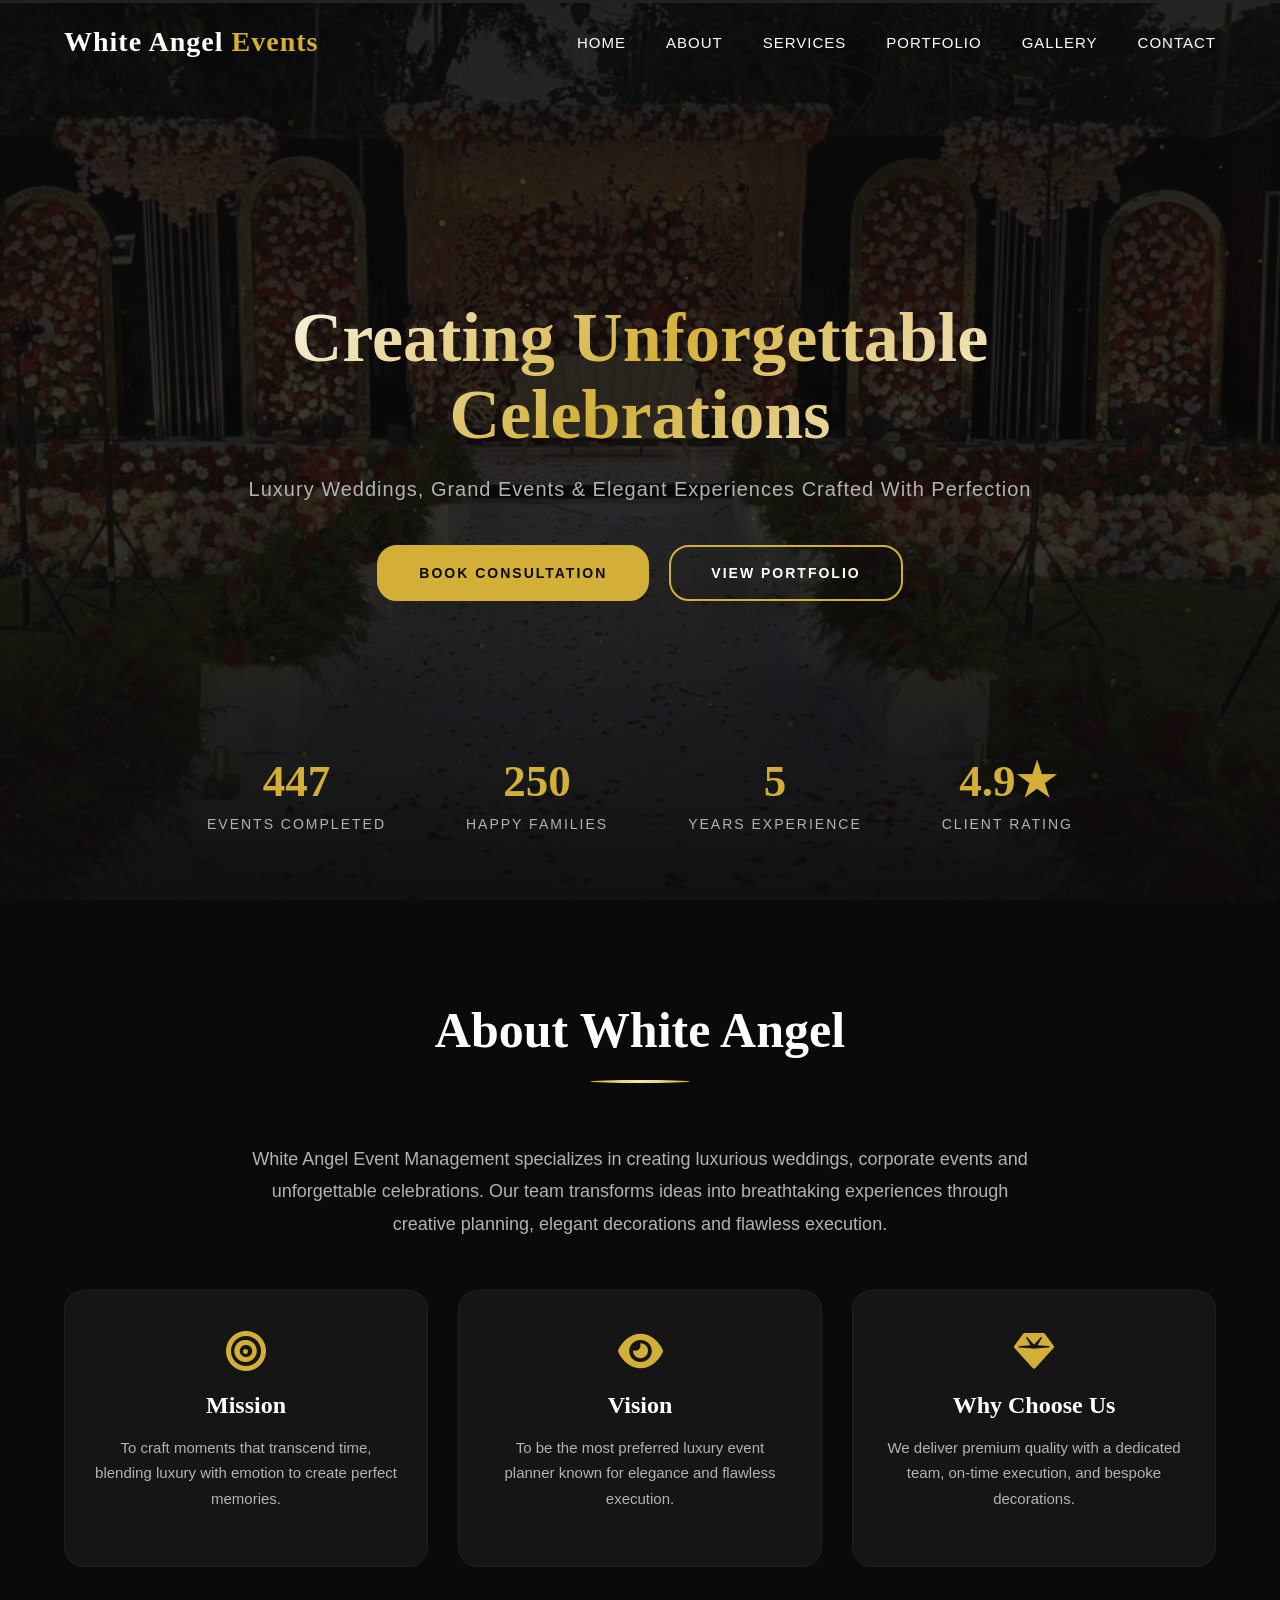
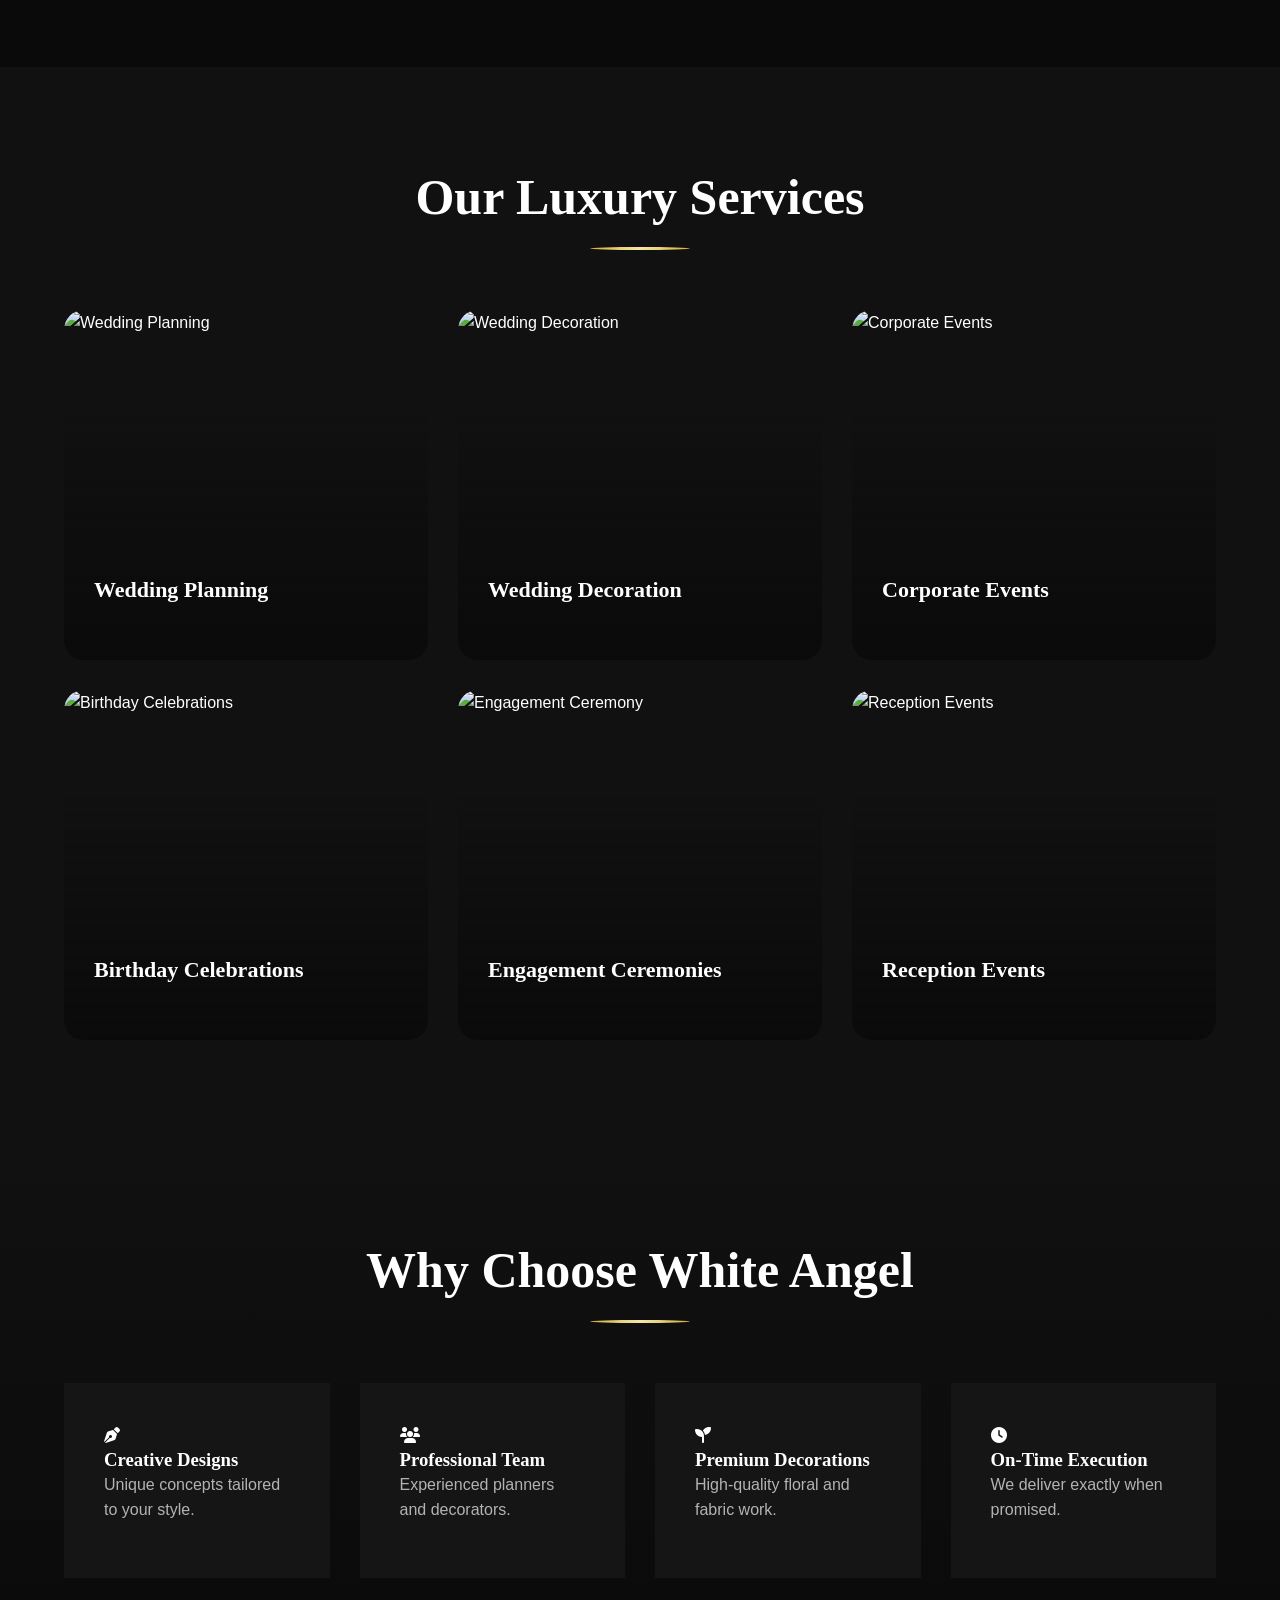
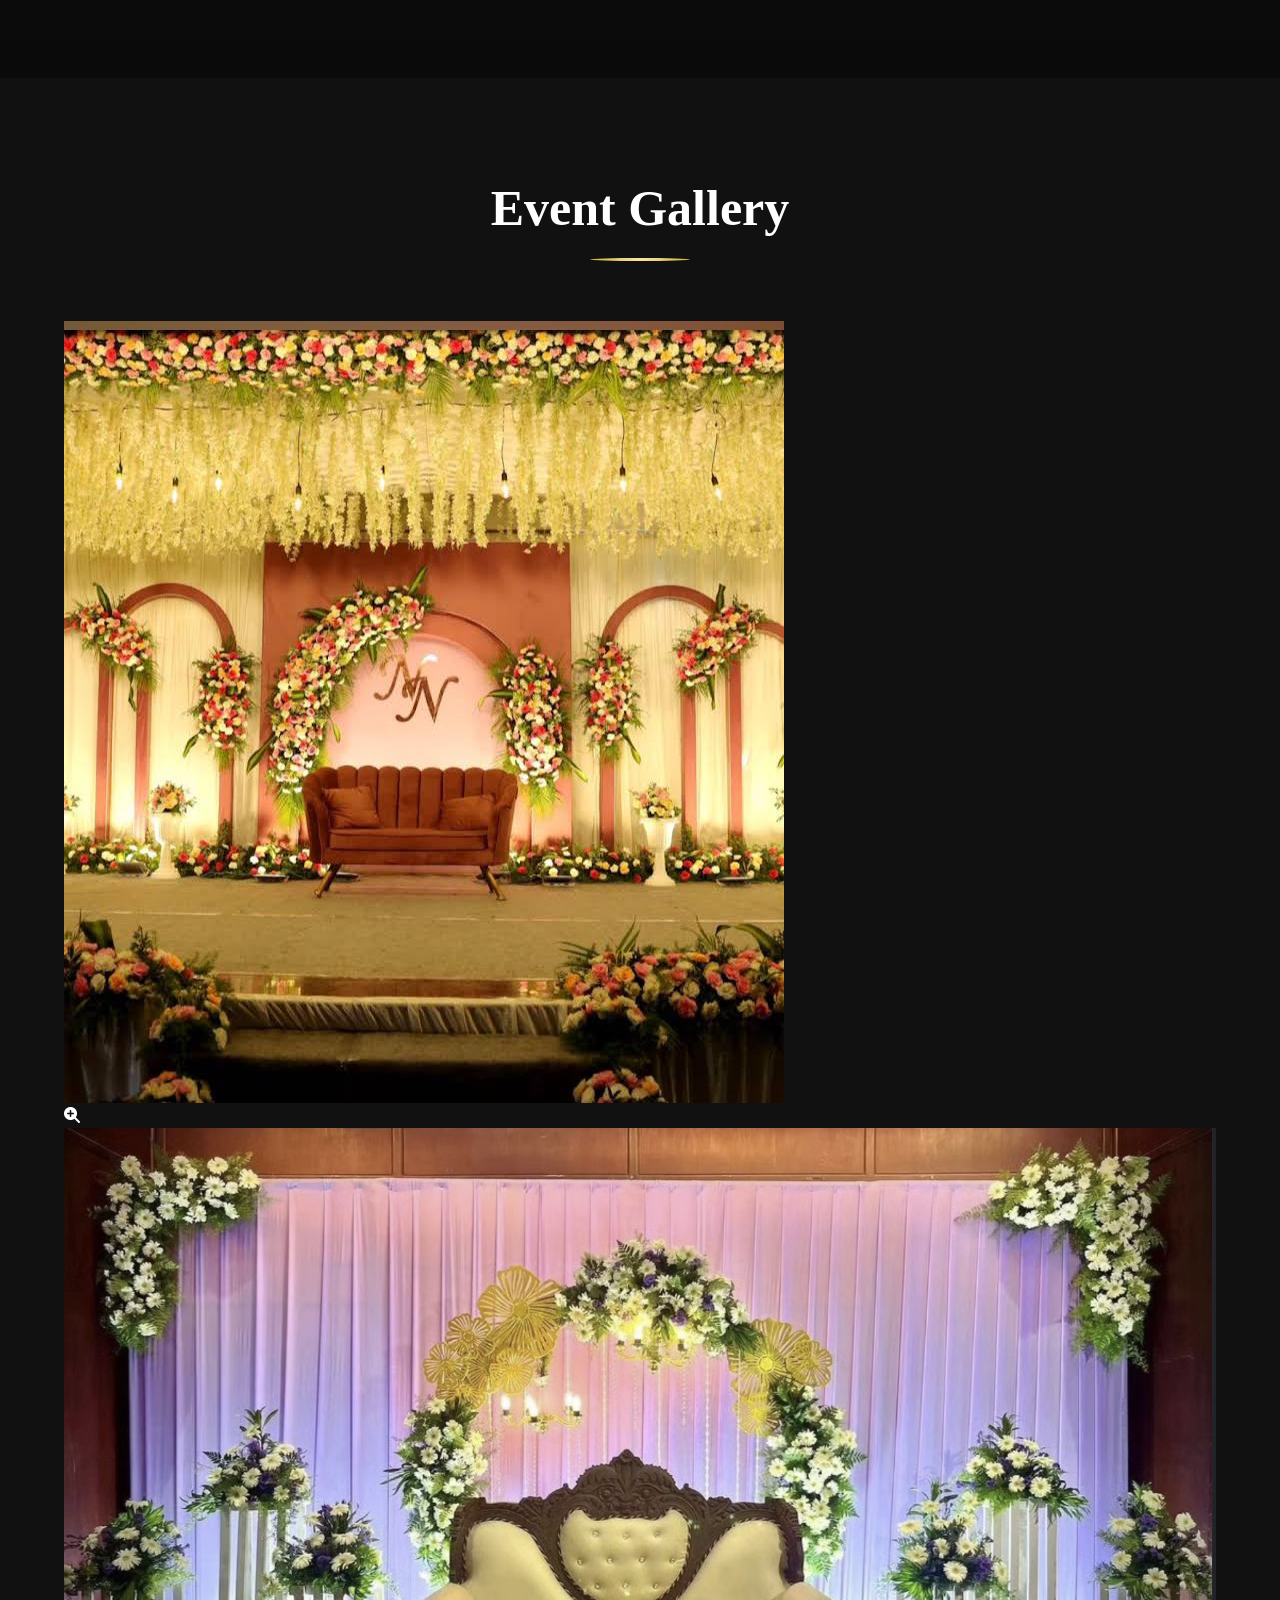
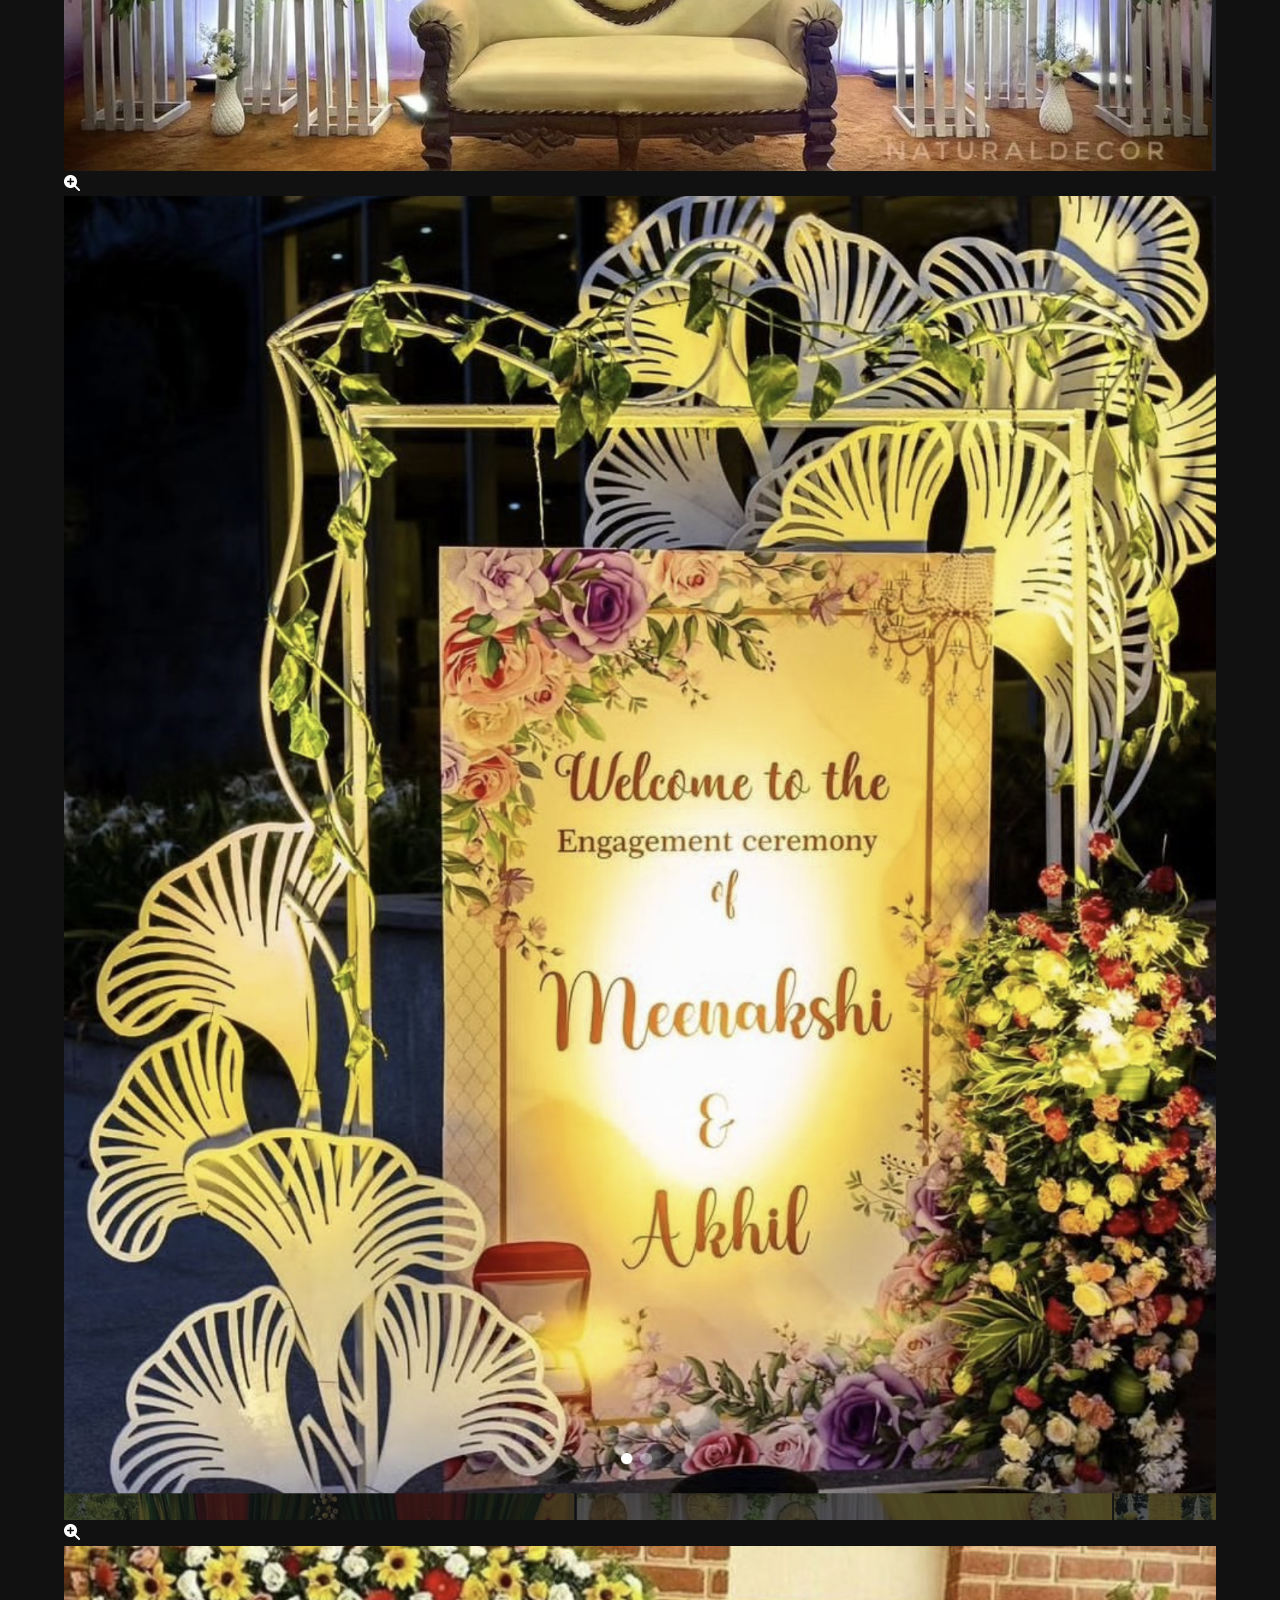
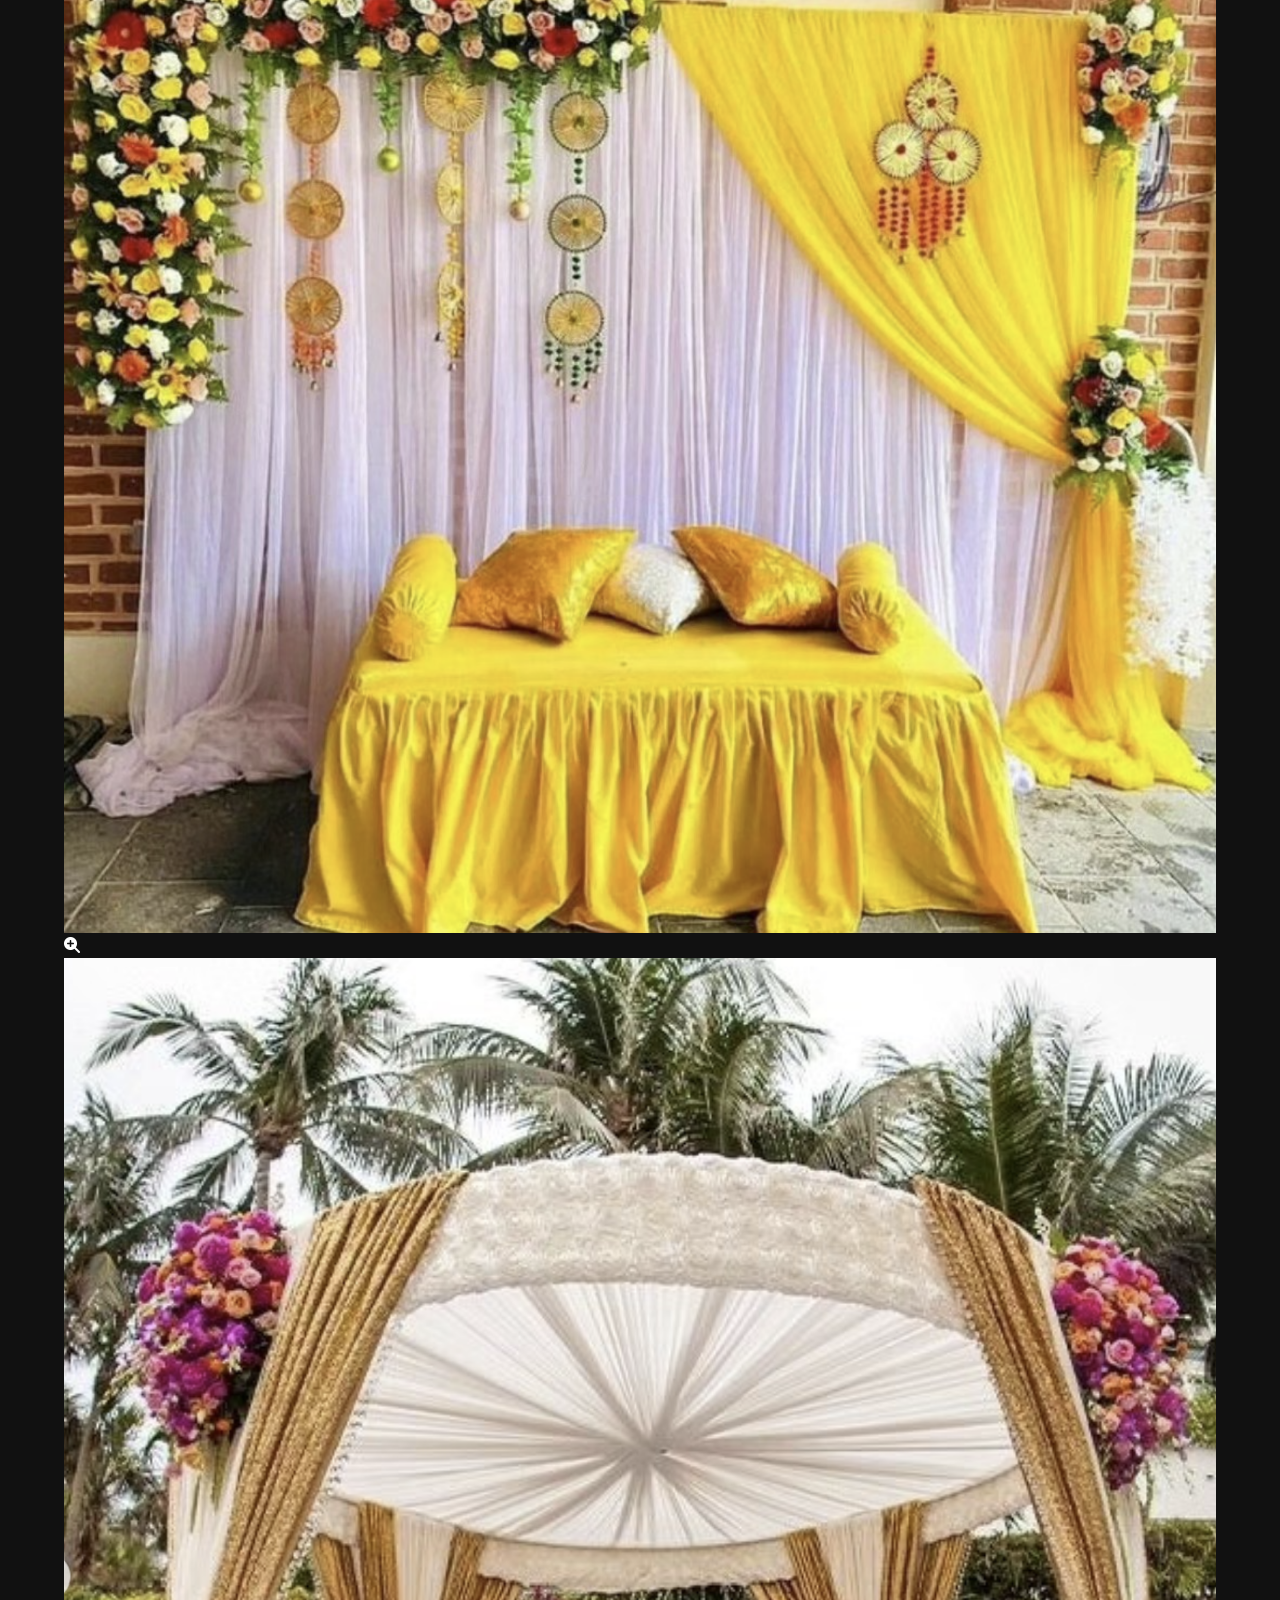
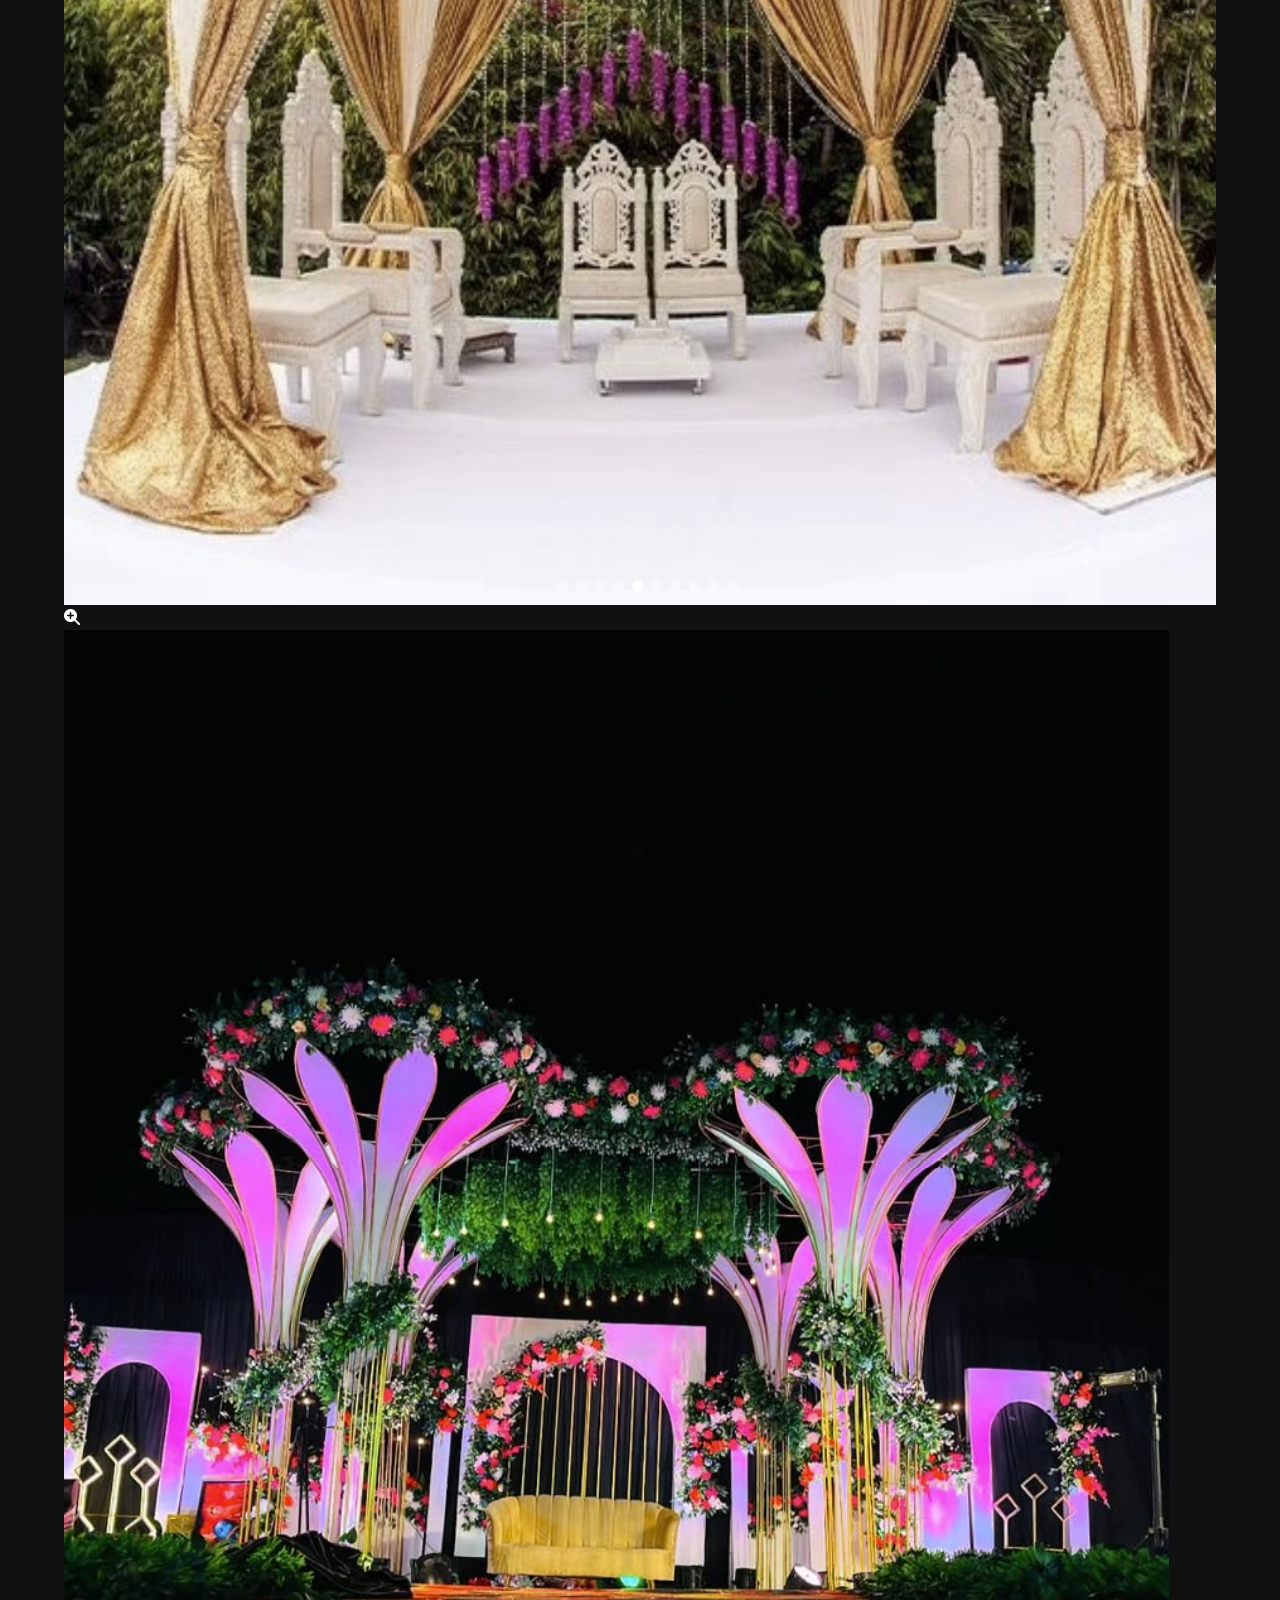
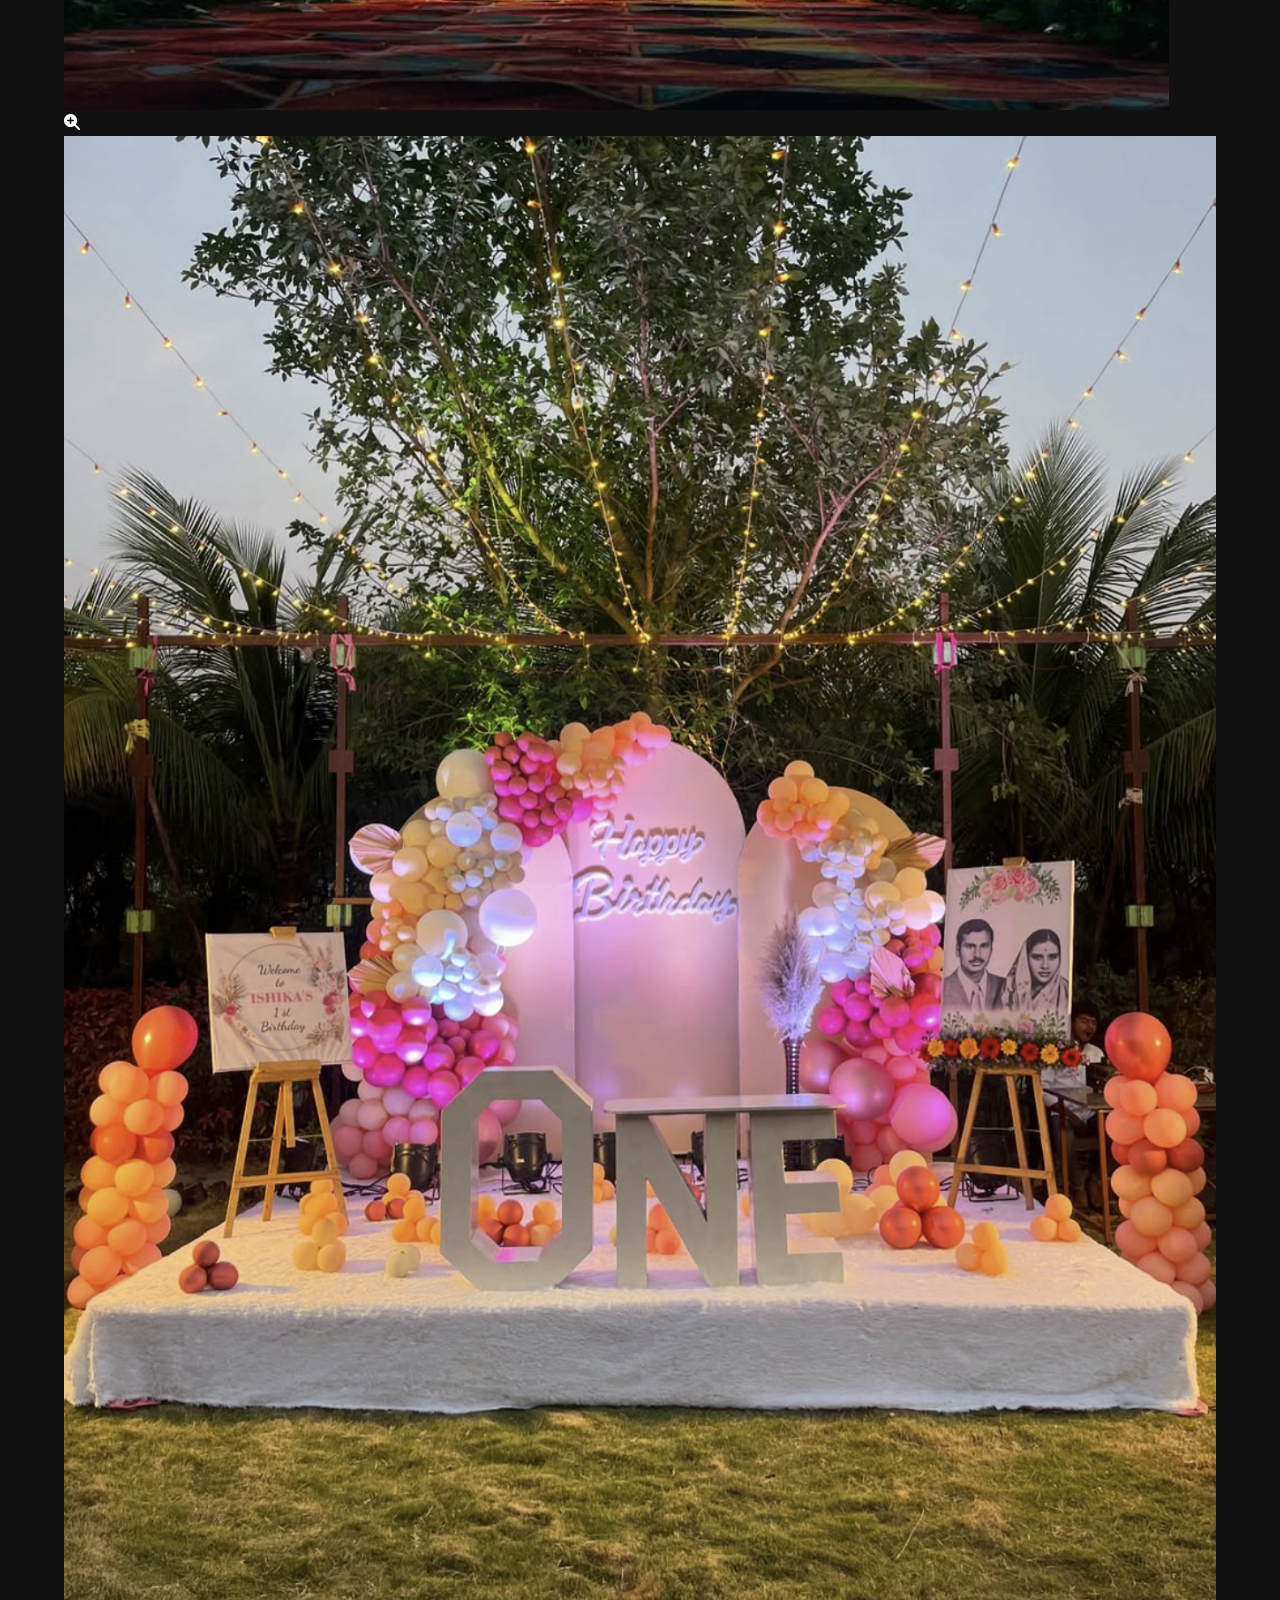
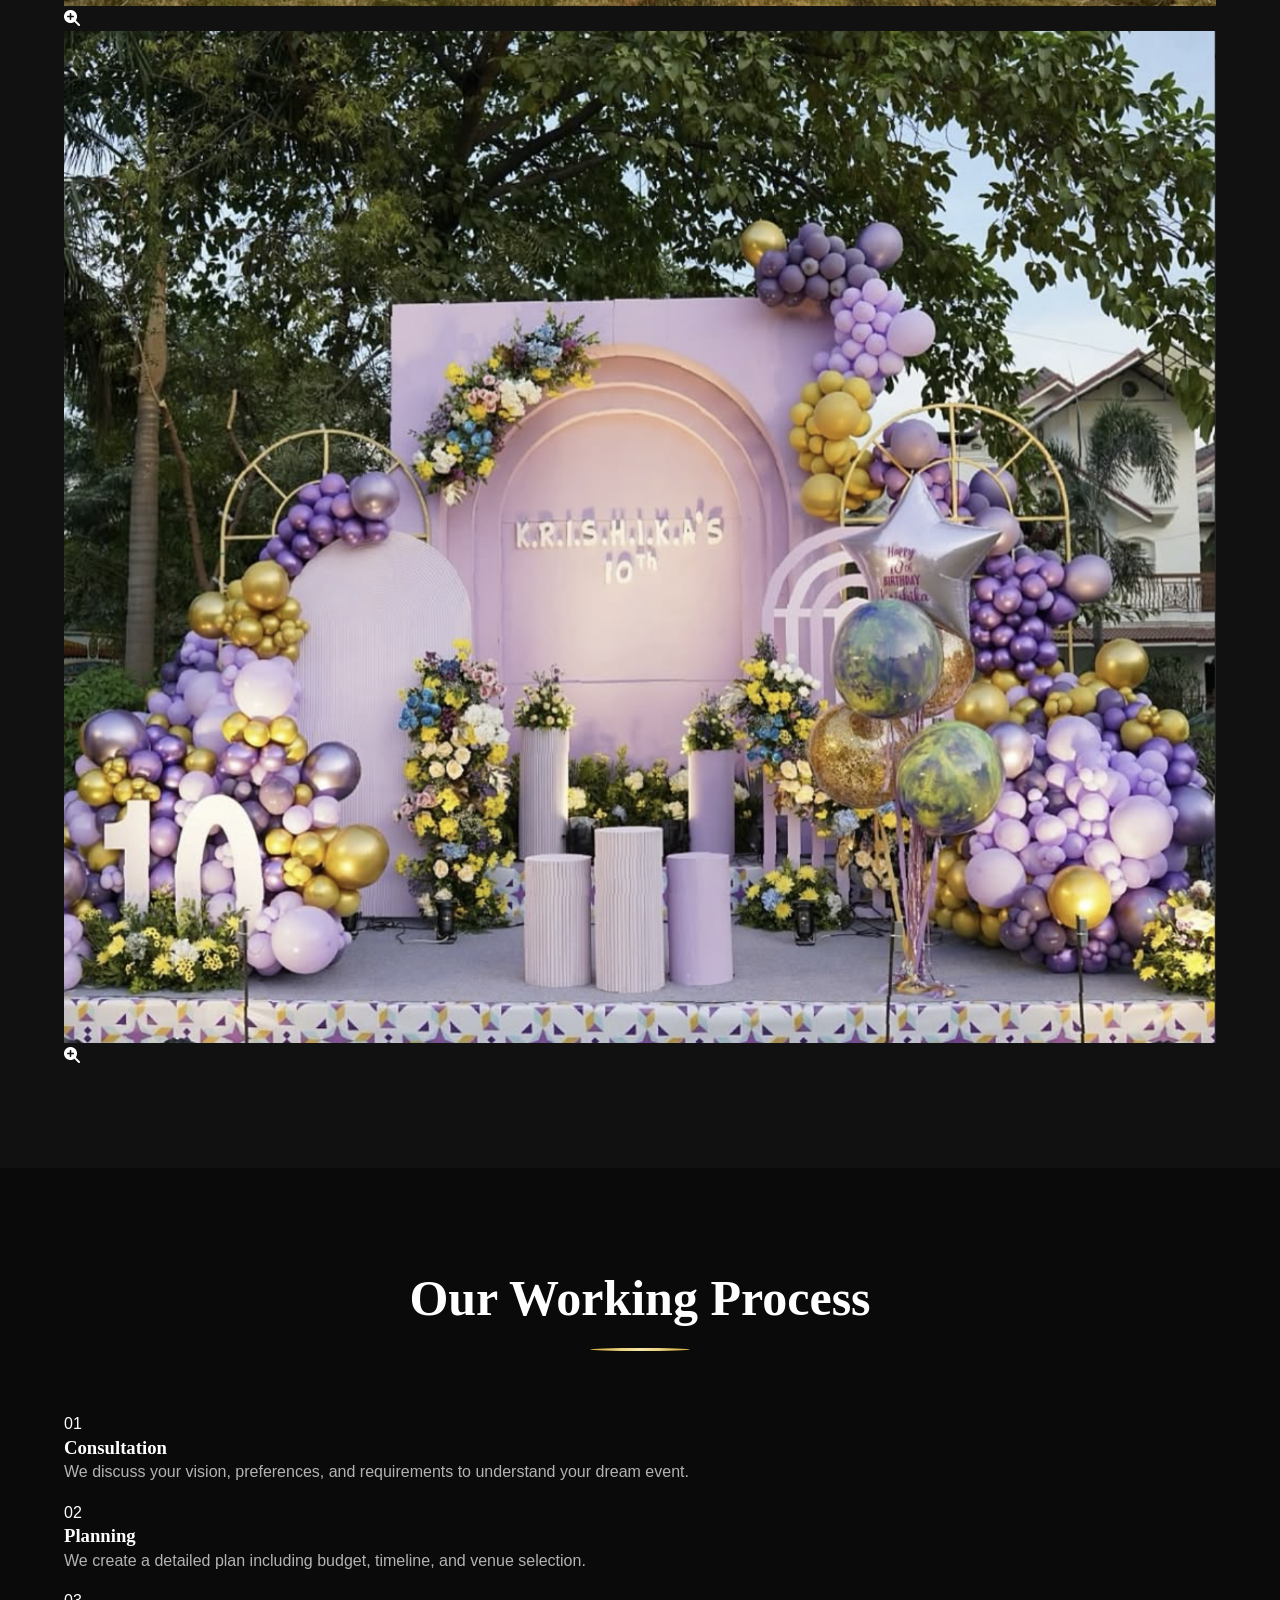
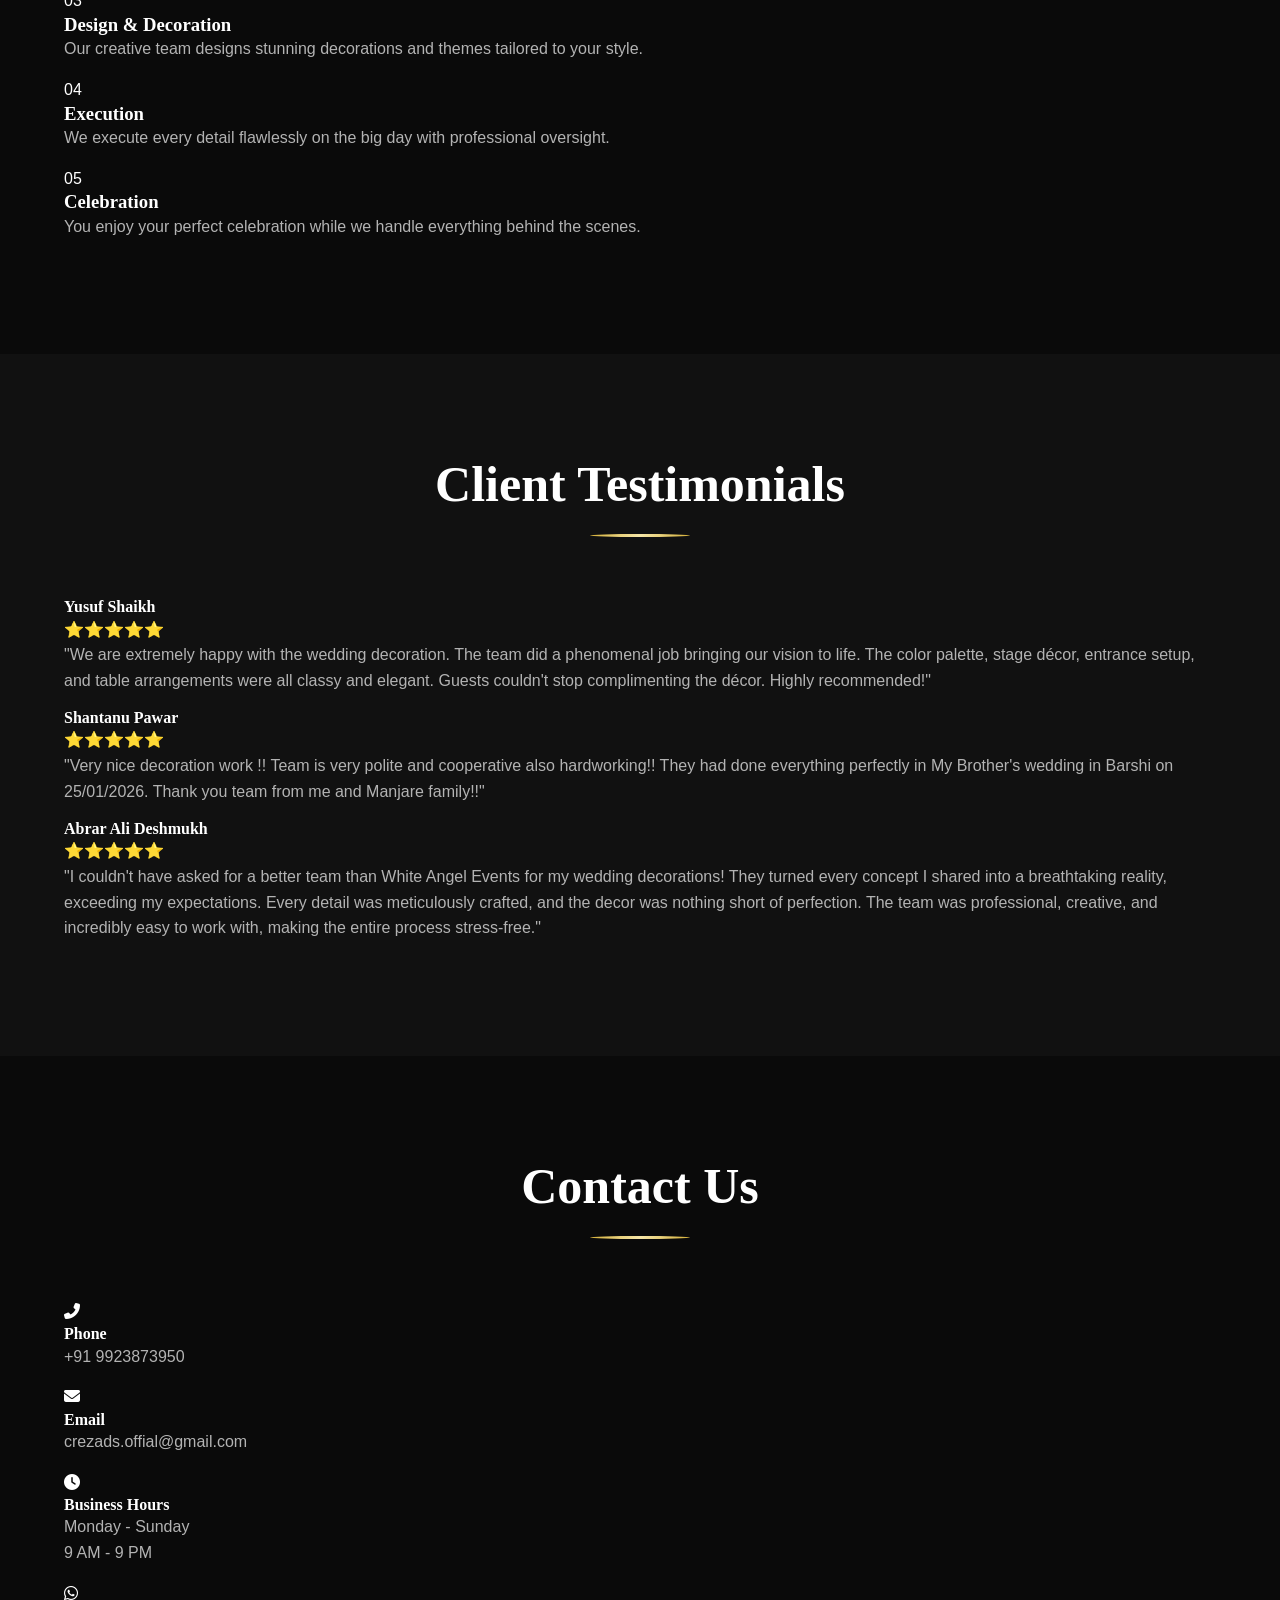
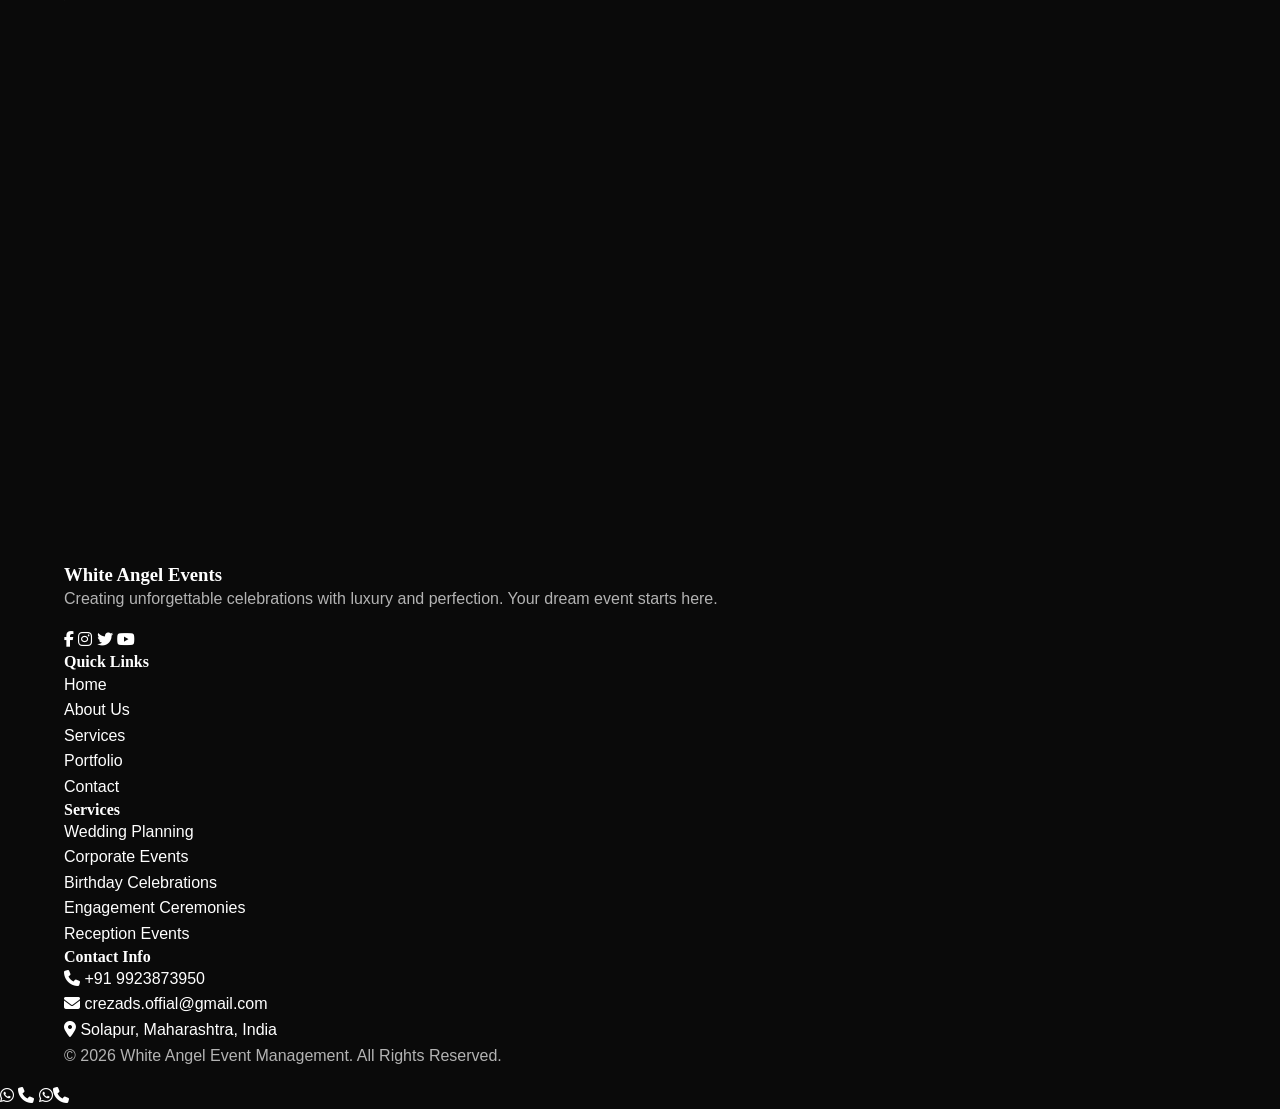
==== commit 7402c645: "Update index.html" ====
--- a/index.html
+++ b/index.html
@@ -311,54 +311,21 @@
             </div>
             <div class="testimonials-grid">
                 <!-- Testimonial 1 -->
-                <div class="testimonial-card" data-aos="flip-left">
-                    <div class="testimonial-header">
-                        <img src="https://images.unsplash.com/photo-1507003216129-3606c86868b1?auto=format&fit=crop&w=100&q=80" alt="Yusuf Shaikh">
-                        <div class="testimonial-info">
+                <div class="testimonial-card">
                             <h4>Yusuf Shaikh</h4>
-                            <div class="testimonial-rating">
-                                <i class="fas fa-star"></i>
-                                <i class="fas fa-star"></i>
-                                <i class="fas fa-star"></i>
-                                <i class="fas fa-star"></i>
-                                <i class="fas fa-star"></i>
-                            </div>
-                        </div>
-                    </div>
+                             <div class="rating">⭐⭐⭐⭐⭐</div>
                     <p class="testimonial-text">"We are extremely happy with the wedding decoration. The team did a phenomenal job bringing our vision to life. The color palette, stage décor, entrance setup, and table arrangements were all classy and elegant. Guests couldn't stop complimenting the décor. Highly recommended!"</p>
                 </div>
                 <!-- Testimonial 2 -->
-                <div class="testimonial-card" data-aos="flip-left" data-aos-delay="100">
-                    <div class="testimonial-header">
-                        <img src="https://images.unsplash.com/photo-1506794778202-cad84cf45f1d?auto=format&fit=crop&w=100&q=80" alt="Shantanu Pawar">
-                        <div class="testimonial-info">
+                <div class="testimonial-card">
                             <h4>Shantanu Pawar</h4>
-                            <div class="testimonial-rating">
-                                <i class="fas fa-star"></i>
-                                <i class="fas fa-star"></i>
-                                <i class="fas fa-star"></i>
-                                <i class="fas fa-star"></i>
-                                <i class="fas fa-star"></i>
-                            </div>
-                        </div>
-                    </div>
+                            <div class="rating">⭐⭐⭐⭐⭐</div>
                     <p class="testimonial-text">"Very nice decoration work !! Team is very polite and cooperative also hardworking!! They had done everything perfectly in My Brother's wedding in Barshi on 25/01/2026. Thank you team from me and Manjare family!!"</p>
                 </div>
                 <!-- Testimonial 3 -->
-                <div class="testimonial-card" data-aos="flip-left" data-aos-delay="200">
-                    <div class="testimonial-header">
-                        <img src="https://images.unsplash.com/photo-1500648767791-00dcc994a43e?auto=format&fit=crop&w=100&q=80" alt="Abrar Ali Deshmukh">
-                        <div class="testimonial-info">
+                <div class="testimonial-card">
                             <h4>Abrar Ali Deshmukh</h4>
-                            <div class="testimonial-rating">
-                                <i class="fas fa-star"></i>
-                                <i class="fas fa-star"></i>
-                                <i class="fas fa-star"></i>
-                                <i class="fas fa-star"></i>
-                                <i class="fas fa-star"></i>
-                            </div>
-                        </div>
-                    </div>
+                            <div class="rating">⭐⭐⭐⭐⭐</div>
                     <p class="testimonial-text">"I couldn't have asked for a better team than White Angel Events for my wedding decorations! They turned every concept I shared into a breathtaking reality, exceeding my expectations. Every detail was meticulously crafted, and the decor was nothing short of perfection. The team was professional, creative, and incredibly easy to work with, making the entire process stress-free."</p>
                 </div>
             </div>
@@ -395,6 +362,11 @@
                             <p>Monday - Sunday<br>9 AM - 9 PM</p>
                         </div>
                     </div>
+                    <a href="https://wa.me/919923873950"
+class="whatsapp-float"
+target="_blank">
+<i class="fab fa-whatsapp"></i>
+</a>              
     </section>
 
     <!-- Google Map Section -->
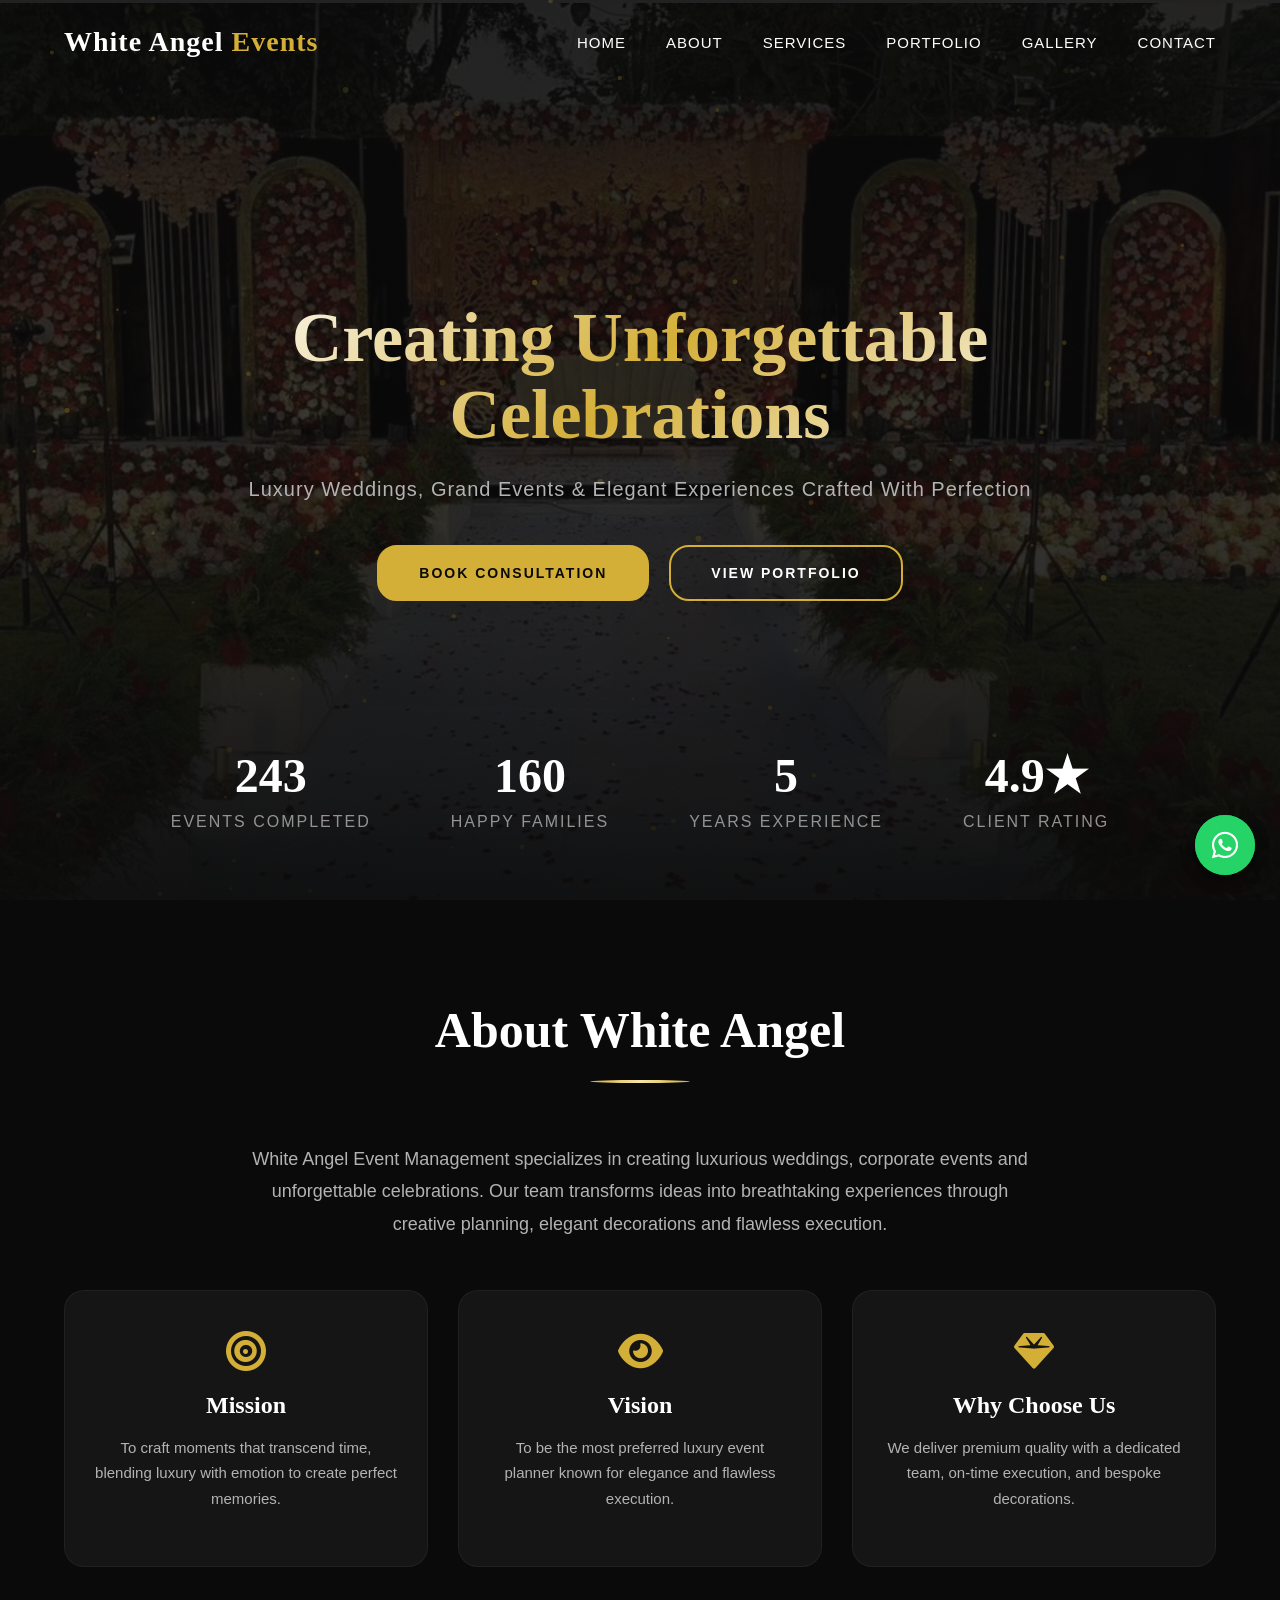
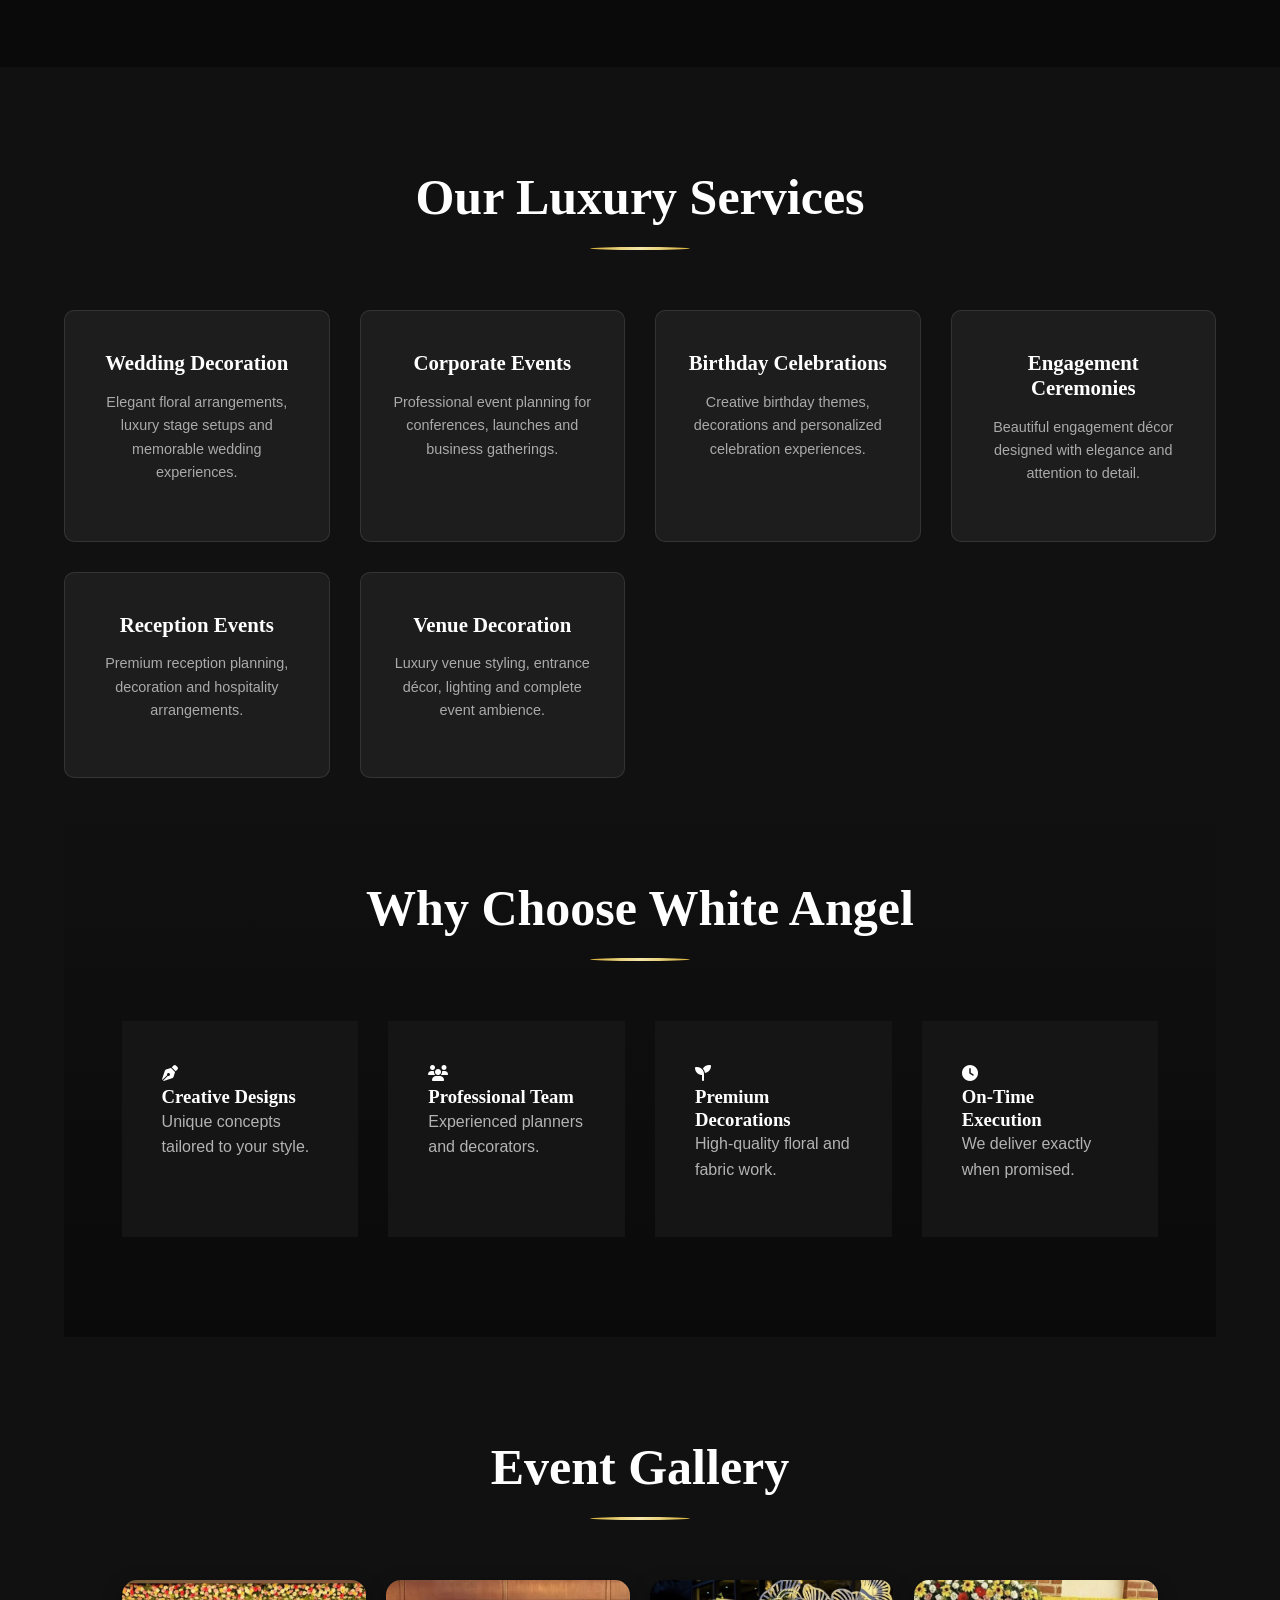
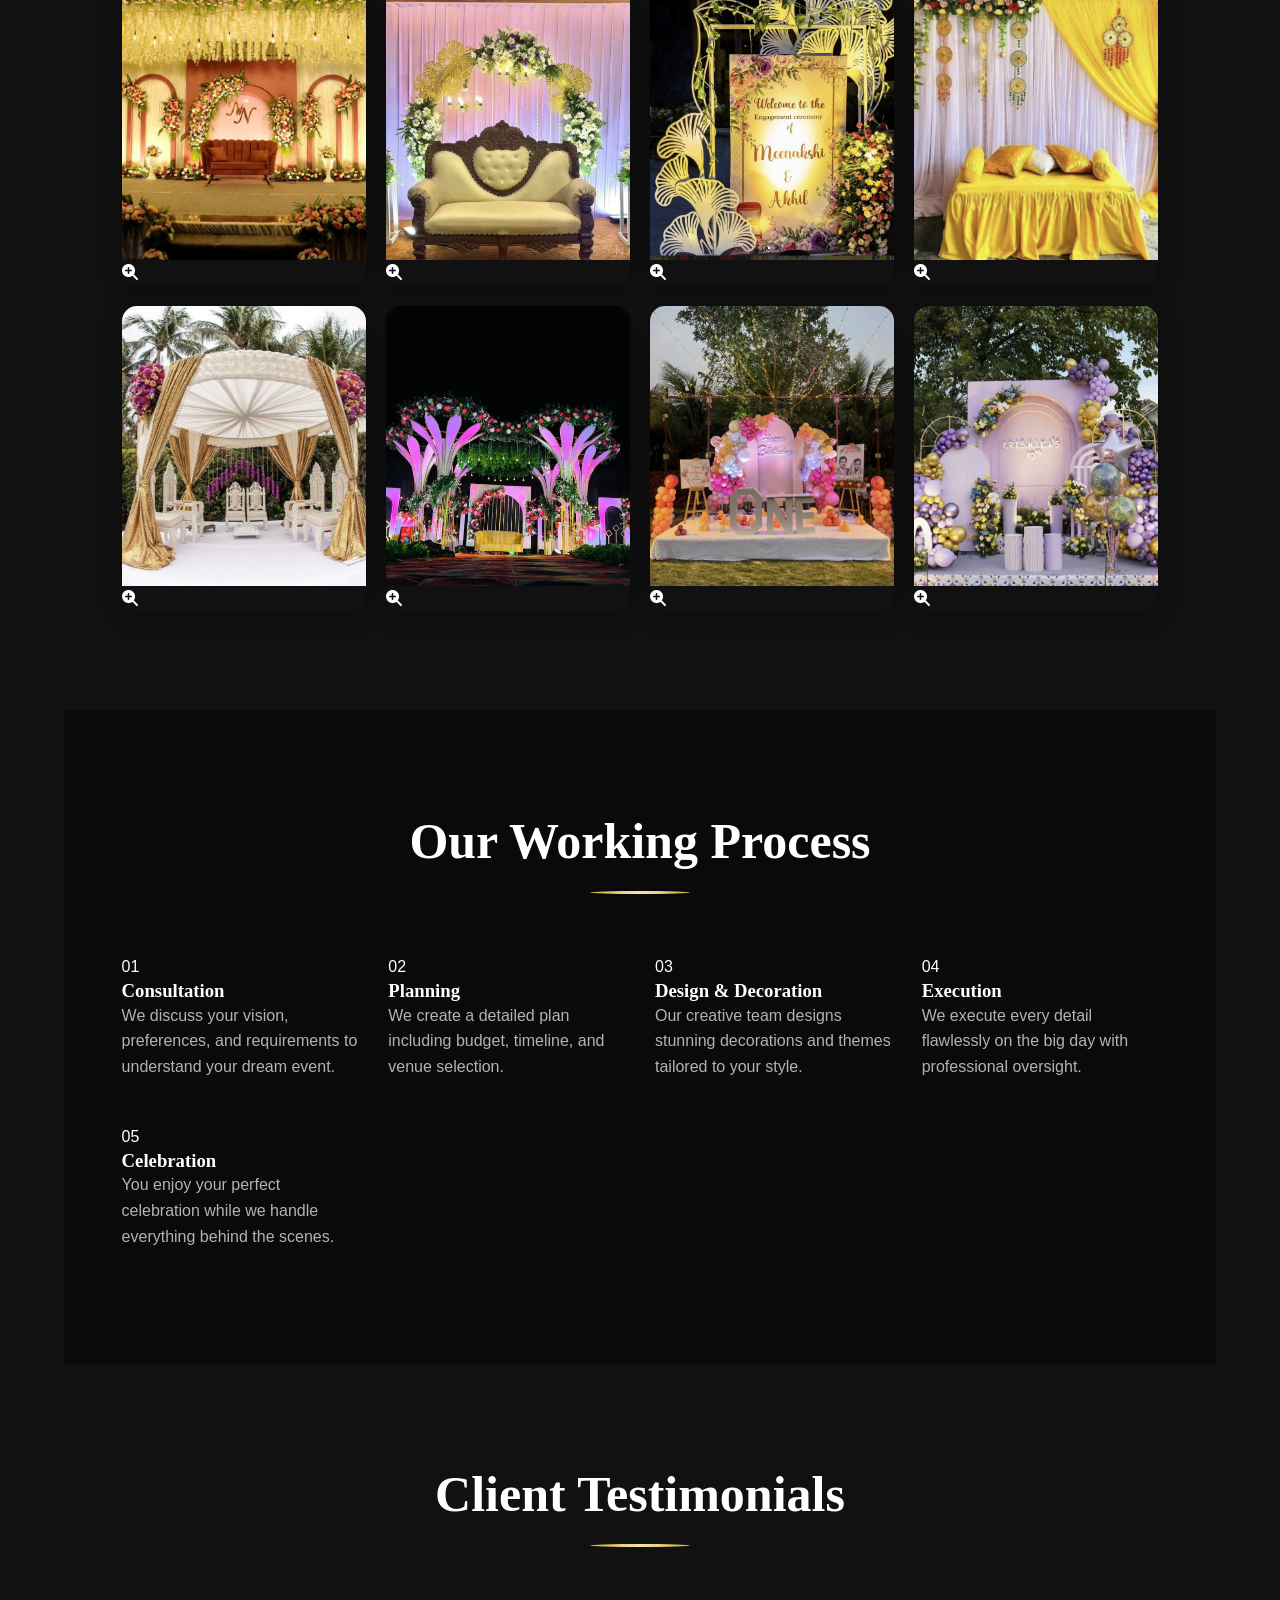
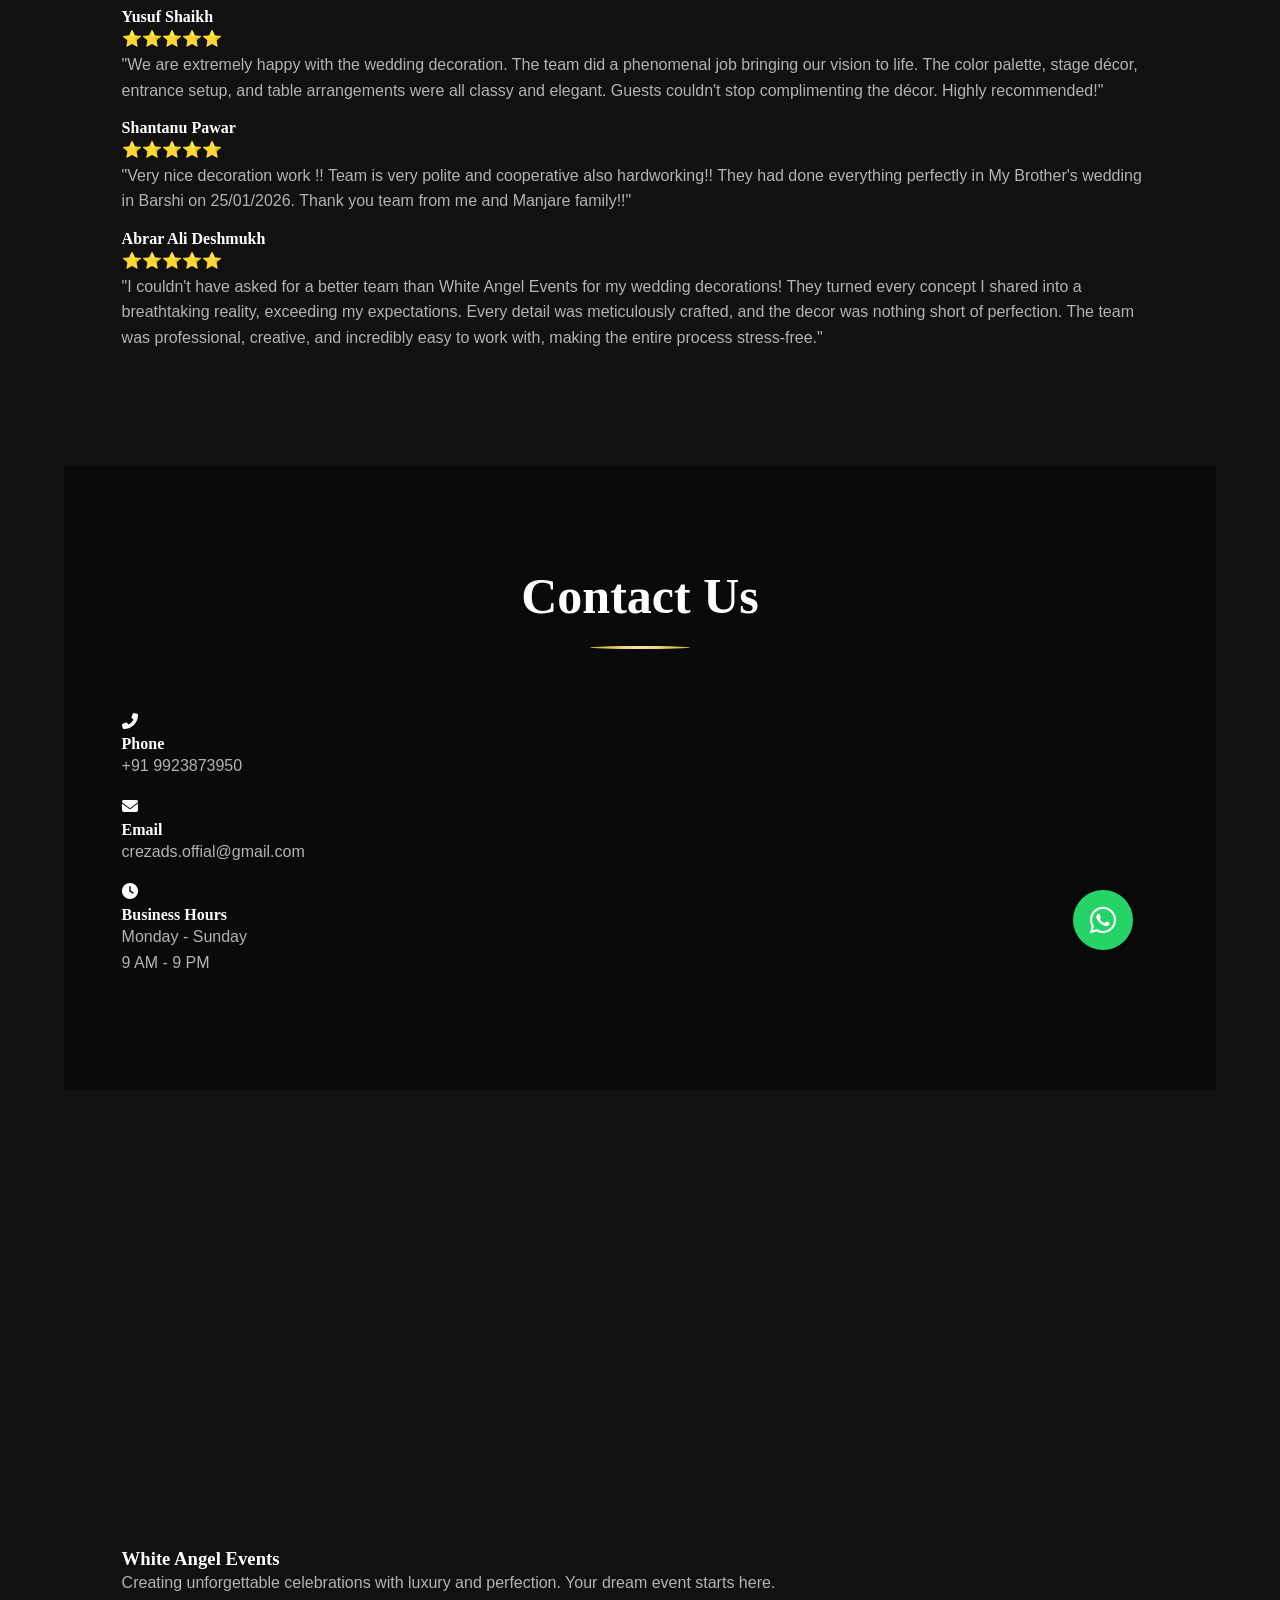
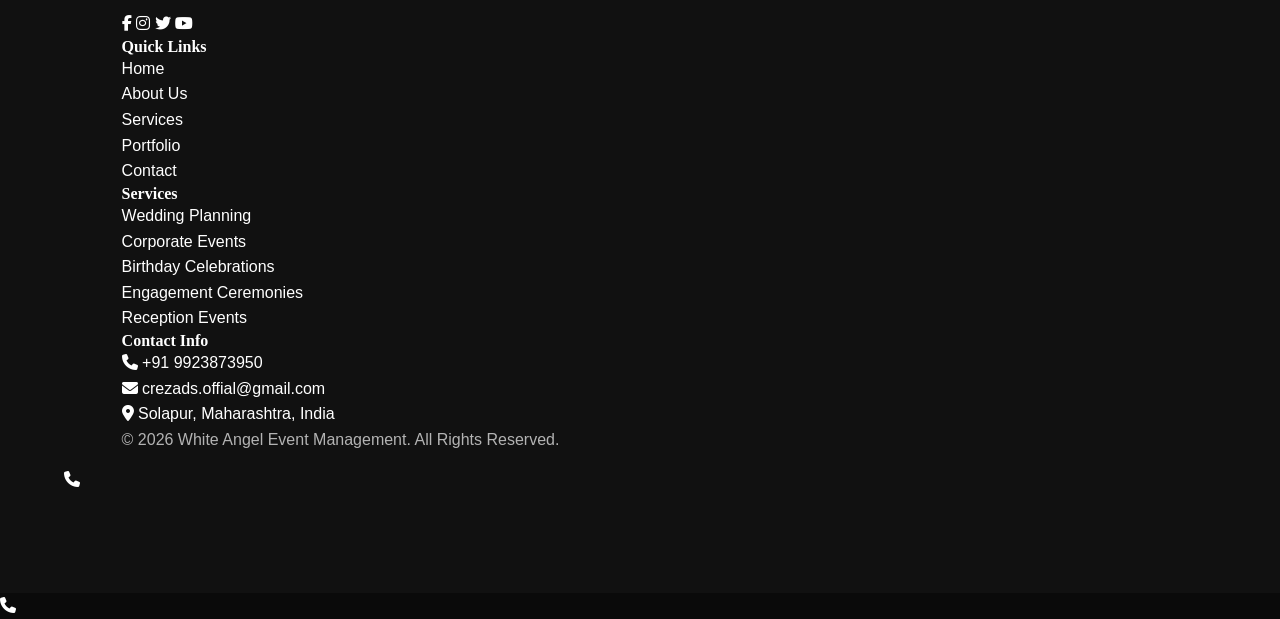
==== commit ef9ce0b2: "Update index.html" ====
--- a/index.html
+++ b/index.html
@@ -119,57 +119,39 @@
             </div>
             
             <div class="services-grid">
-                <!-- Service 1 -->
-                <div class="service-card" data-aos="zoom-in">
-                    <img src="https://images.unsplash.com/photo-1519741497674-611481863552?auto=format&fit=crop&w=600&q=80" alt="Wedding Planning">
-                    <div class="service-info">
-                        <h3>Wedding Planning</h3>
-                        <p>Complete coordination for your big day.</p>
-                    </div>
-                </div>
-                <!-- Service 2 -->
-                <div class="service-card" data-aos="zoom-in" data-aos-delay="100">
-                    <img src="https://images.unsplash.com/photo-1469334031218-e382a71b716b?auto=format&fit=crop&w=600&q=80" alt="Wedding Decoration">
-                    <div class="service-info">
-                        <h3>Wedding Decoration</h3>
-                        <p>Elegant floral and stage arrangements.</p>
-                    </div>
-                </div>
-                <!-- Service 3 -->
-                <div class="service-card" data-aos="zoom-in" data-aos-delay="200">
-                    <img src="https://images.unsplash.com/photo-1511578314322-379afb476865?auto=format&fit=crop&w=600&q=80" alt="Corporate Events">
-                    <div class="service-info">
-                        <h3>Corporate Events</h3>
-                        <p>Professional setups for business summits.</p>
-                    </div>
-                </div>
-                <!-- Service 4 -->
-                <div class="service-card" data-aos="zoom-in">
-                    <img src="https://images.unsplash.com/photo-1530108030286-ca9532f91a26?auto=format&fit=crop&w=600&q=80" alt="Birthday Celebrations">
-                    <div class="service-info">
-                        <h3>Birthday Celebrations</h3>
-                        <p>Fun and themed party decorations.</p>
-                    </div>
-                </div>
-                <!-- Service 5 -->
-                <div class="service-card" data-aos="zoom-in" data-aos-delay="100">
-                    <img src="https://images.unsplash.com/photo-1625131953166-80b230a2305d?auto=format&fit=crop&w=600&q=80" alt="Engagement Ceremony">
-                    <div class="service-info">
-                        <h3>Engagement Ceremonies</h3>
-                        <p>Romantic setups for the special ring exchange.</p>
-                    </div>
-                </div>
-                <!-- Service 6 -->
-                <div class="service-card" data-aos="zoom-in" data-aos-delay="200">
-                    <img src="https://images.unsplash.com/photo-1519225468359-69631e41cd93?auto=format&fit=crop&w=600&q=80" alt="Reception Events">
-                    <div class="service-info">
-                        <h3>Reception Events</h3>
-                        <p>Grand receptions with premium hospitality.</p>
-                    </div>
-                </div>
-            </div>
-        </div>
-    </section>
+
+    <div class="service-card">
+        <h3>Wedding Decoration</h3>
+        <p>Elegant floral arrangements, luxury stage setups and memorable wedding experiences.</p>
+    </div>
+
+    <div class="service-card">
+        <h3>Corporate Events</h3>
+        <p>Professional event planning for conferences, launches and business gatherings.</p>
+    </div>
+
+    <div class="service-card">
+        <h3>Birthday Celebrations</h3>
+        <p>Creative birthday themes, decorations and personalized celebration experiences.</p>
+    </div>
+
+    <div class="service-card">
+        <h3>Engagement Ceremonies</h3>
+        <p>Beautiful engagement décor designed with elegance and attention to detail.</p>
+    </div>
+
+    <div class="service-card">
+        <h3>Reception Events</h3>
+        <p>Premium reception planning, decoration and hospitality arrangements.</p>
+    </div>
+
+    <div class="service-card">
+        <h3>Venue Decoration</h3>
+        <p>Luxury venue styling, entrance décor, lighting and complete event ambience.</p>
+    </div>
+
+</div>
+                
 
     <!-- Why Choose Us -->
     <section class="section features-section">
--- a/style.css
+++ b/style.css
@@ -601,81 +601,219 @@
 /* ========================================= 
    SERVICES SECTION 
    ========================================= */
+.service-card {
+    background: rgba(255,255,255,0.05);
+    padding: 40px 30px;
+    border-radius: 10px;
+    text-align: center;
+    transition: var(--transition);
+    border: 1px solid rgba(255,255,255,0.1);
+    color: var(--text-light);
+}
+
+.service-card:hover {
+    transform: translateY(-10px);
+    background: rgba(255,255,255,0.1);
+    border-color: var(--secondary-color);
+}
+
+.service-icon-box {
+    width: 80px;
+    height: 80px;
+    background: var(--secondary-color);
+    color: var(--primary-color);
+    border-radius: 50%;
+    display: flex;
+    align-items: center;
+    justify-content: center;
+    font-size: 2rem;
+    margin: 0 auto 20px;
+    transition: var(--transition);
+}
+
+.service-card:hover .icon-box {
+    transform: scale(1.1);
+    background: #fff;
+}
+
+.service-card h3 {
+    font-size: 1.3rem;
+    margin-bottom: 15px;
+    color: var(--text-light);
+}
+
+.service-card p {
+    font-size: 0.9rem;
+    color: #aaa;
+}
+
 .services-grid {
     display: grid;
-    grid-template-columns: repeat(3, 1fr);
+    grid-template-columns: repeat(auto-fit, minmax(220px, 1fr));
     gap: 30px;
 }
 
-.service-card {
+/* --- STATS SECTION --- */
+.stats-section {
+    padding: 70px 0;
+    background: var(--primary-color);
+    color: var(--text-light);
+}
+
+.stats-grid {
+    display: grid;
+    grid-template-columns: repeat(4, 1fr);
+    gap: 30px;
+    text-align: center;
+}
+
+.stat-item h2 {
+    font-size: 3rem;
+    font-family: var(--font-heading);
+    color: var(--secondary-color);
+    margin-bottom: 5px;
+}
+
+.stat-item p {
+    font-size: 1rem;
+    opacity: 0.8;
+}
+
+/* --- FEATURES / WHY CHOOSE --- */
+.features-grid {
+    display: grid;
+    grid-template-columns: repeat(auto-fit, minmax(280px, 1fr));
+    gap: 30px;
+}
+
+.feature-card {
+    background: #fff;
+    padding: 35px;
+    border-radius: 10px;
+    text-align: center;
+    box-shadow: 0 5px 20px rgba(0,0,0,0.08);
+    transition: var(--transition);
+    border: 1px solid #eee;
+}
+
+.feature-card:hover {
+    transform: translateY(-8px);
+    box-shadow: var(--shadow);
+}
+
+.feature-card i {
+    font-size: 2.5rem;
+    color: var(--secondary-color);
+    margin-bottom: 20px;
+}
+
+.feature-card h3 {
+    font-size: 1.2rem;
+    margin-bottom: 12px;
+    color: var(--primary-color);
+}
+
+/* --- PROCESS --- */
+.process-timeline {
+    display: grid;
+    grid-template-columns: repeat(4, 1fr);
+    gap: 30px;
     position: relative;
-    border-radius: var(--radius-lg);
-    overflow: hidden;
-    height: 350px;
-    cursor: pointer;
-}
-
-.service-card img {
-    width: 100%;
-    height: 100%;
-    object-fit: cover;
-    transition: var(--transition-slow);
-}
-
-.service-card::after {
-    content: '';
-    position: absolute;
-    bottom: 0;
-    left: 0;
-    width: 100%;
-    height: 100%;
-    background: linear-gradient(
-        180deg,
-        rgba(10, 10, 10, 0) 30%,
-        rgba(10, 10, 10, 0.9) 100%
-    );
-    transition: var(--transition-medium);
-}
-
-.service-info {
-    position: absolute;
-    bottom: 0;
-    left: 0;
-    width: 100%;
-    padding: 30px;
-    z-index: 2;
-    transform: translateY(20px);
-    transition: var(--transition-medium);
-}
-
-.service-info h3 {
-    font-size: 22px;
-    color: var(--text-primary);
+}
+
+.process-step {
+    text-align: center;
+    position: relative;
+}
+
+.step-number {
+    font-size: 4rem;
+    font-weight: 800;
+    color: rgba(212, 175, 55, 0.15);
+    font-family: var(--font-heading);
+    line-height: 1;
     margin-bottom: 10px;
-    transform: translateX(0);
-    transition: var(--transition-medium);
-}
-
-.service-info p {
-    font-size: 14px;
-    color: var(--accent-gray);
-    opacity: 0;
-    transform: translateY(20px);
-    transition: var(--transition-medium);
-}
-
-.service-card:hover img {
-    transform: scale(1.2);
-    filter: brightness(0.7);
-}
-
-.service-card:hover .service-info {
-    transform: translateY(0);
-}
-
-.service-card:hover .service-info p {
-    opacity: 1;
-    transform: translateY(0);
+}
+
+.process-step h3 {
+    font-size: 1.2rem;
+    margin-bottom: 10px;
+    color: var(--primary-color);
+}
+
+.process-step p {
+    color: #666;
+    font-size: 0.9rem;
+}
+
+
+/* ===== Gallery Section ===== */
+
+.gallery-grid{
+    display:grid;
+    grid-template-columns:repeat(4,1fr);
+    gap:20px;
+    margin-top:40px;
+}
+
+.gallery-item{
+    overflow:hidden;
+    border-radius:15px;
+    box-shadow:0 5px 20px rgba(0,0,0,0.3);
+}
+
+.gallery-item img{
+    width:100%;
+    height:280px;
+    object-fit:cover;
+    display:block;
+    transition:0.4s;
+}
+
+.gallery-item img:hover{
+    transform:scale(1.05);
+}
+
+@media(max-width:768px){
+    .gallery-grid{
+        grid-template-columns:repeat(2,1fr);
+    }
+
+    .gallery-item img{
+        height:220px;
+    }
+}
+
+@media(max-width:480px){
+    .gallery-grid{
+        grid-template-columns:1fr;
+    }
+}
+
+/* ===== WhatsApp Button ===== */
+
+.whatsapp-float{
+    position:fixed;
+    width:60px;
+    height:60px;
+    bottom:25px;
+    right:25px;
+    background:#25D366;
+    color:#fff;
+    border-radius:50%;
+    text-align:center;
+    font-size:30px;
+    display:flex;
+    justify-content:center;
+    align-items:center;
+    text-decoration:none;
+    z-index:9999;
+    box-shadow:0 5px 15px rgba(0,0,0,0.3);
+    transition:0.3s;
+}
+
+.whatsapp-float:hover{
+    transform:scale(1.1);
 }
 
 /* ========================================= 
@@ -693,4 +831,5 @@
 
 .feature-box {
     background: var(--bg-card);
-    padding: 40px
+    padding: 40px;
+}
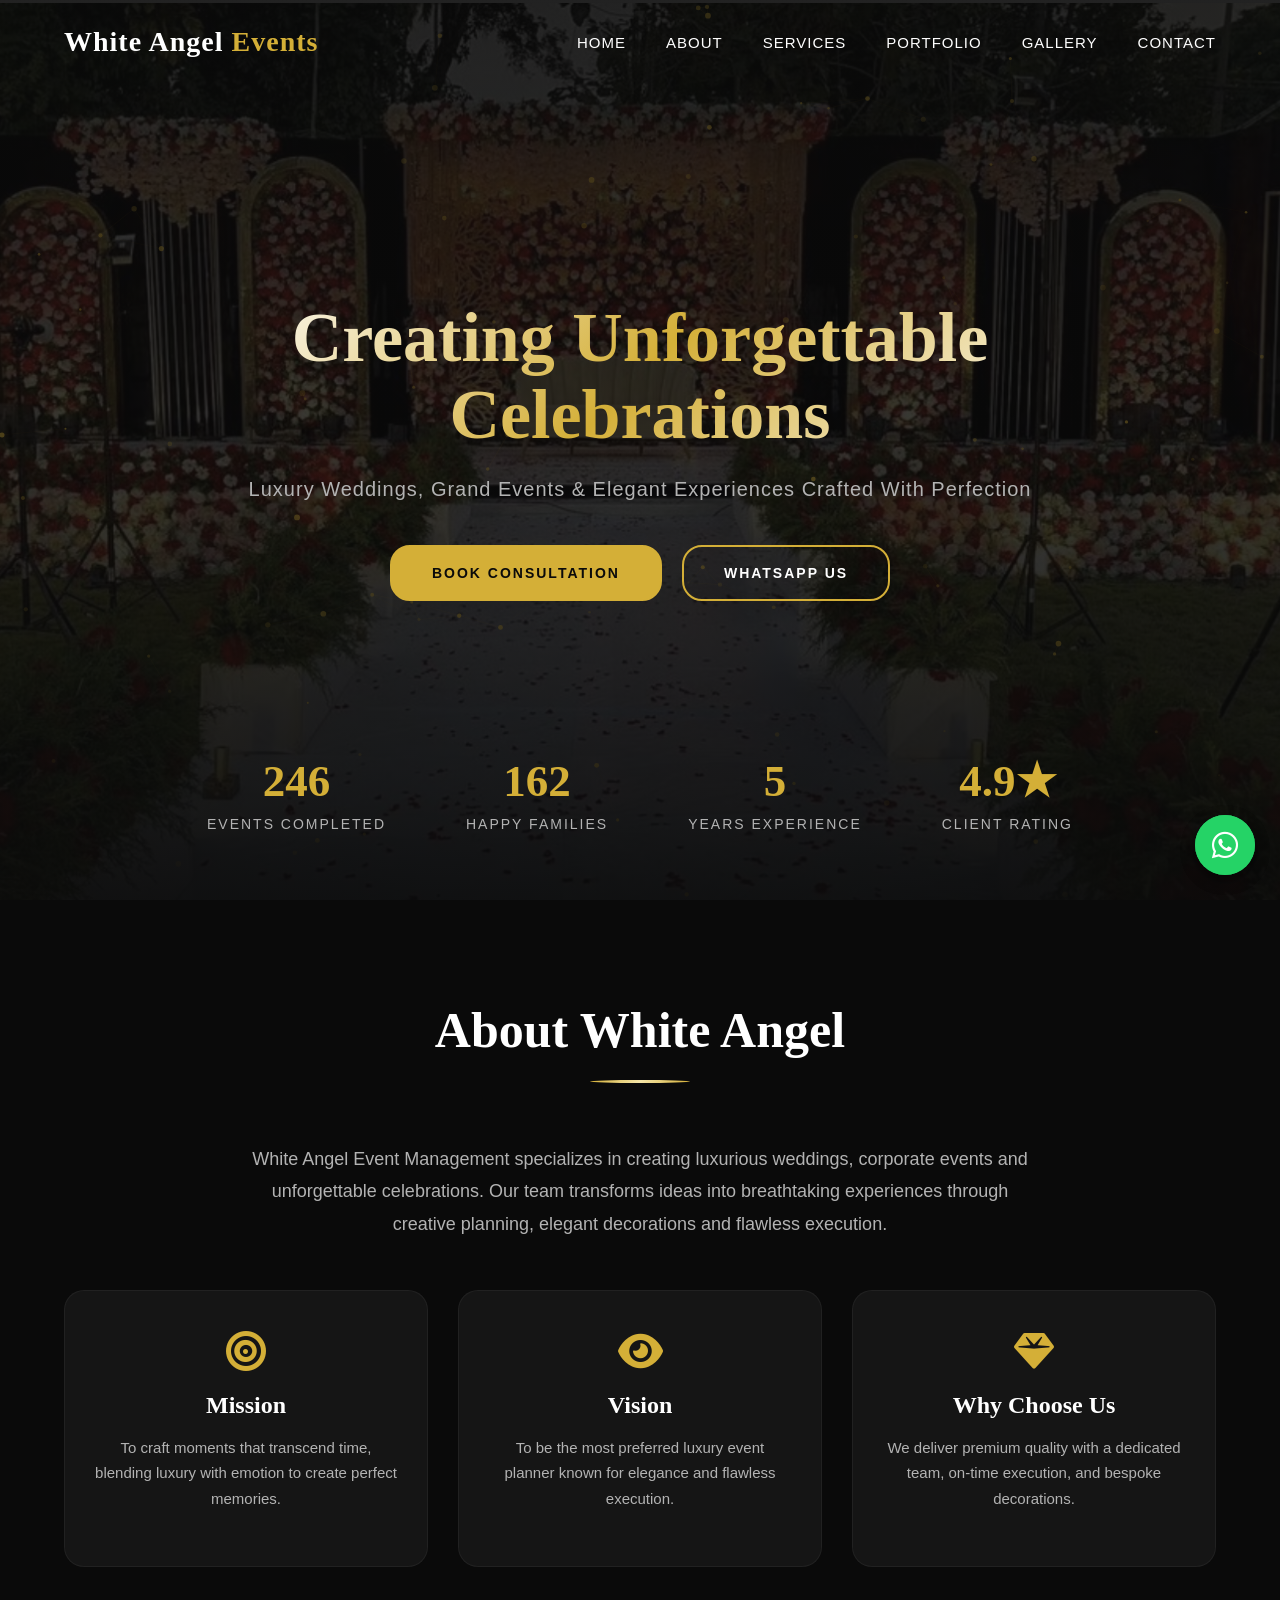
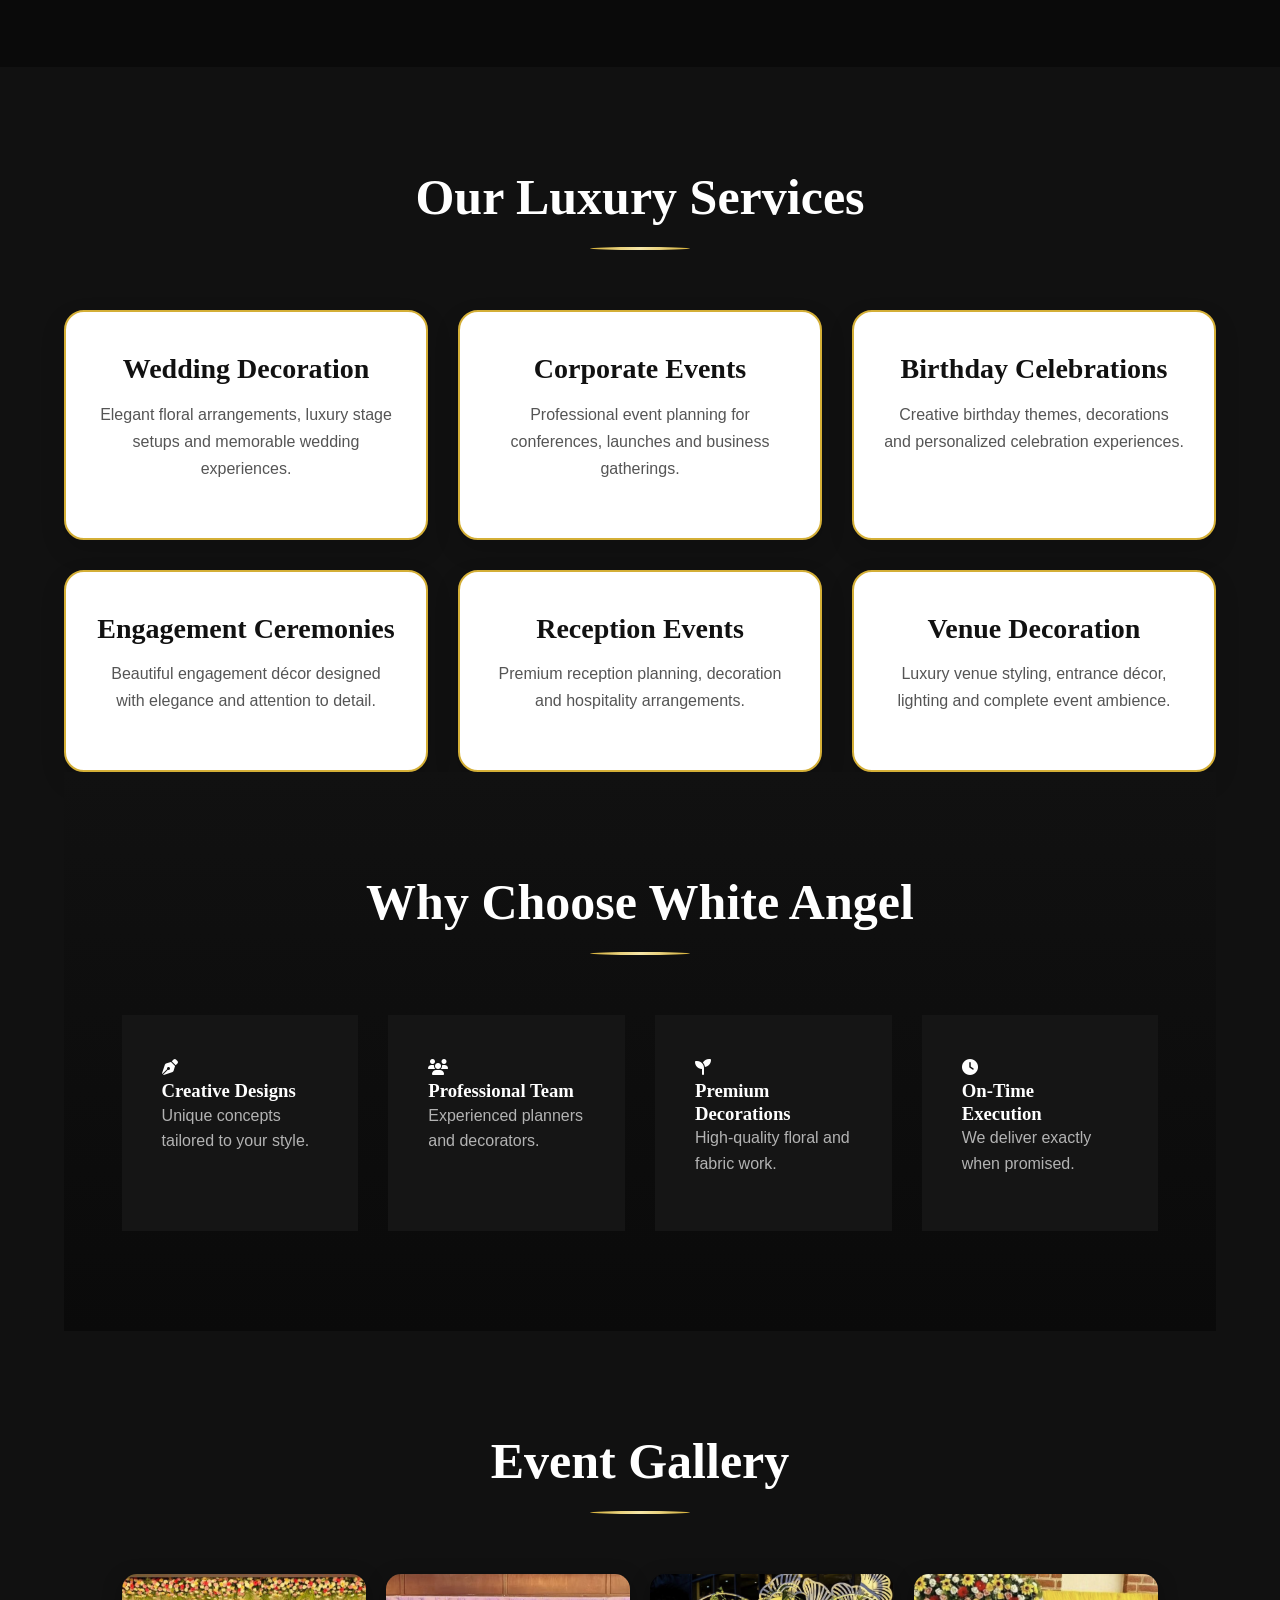
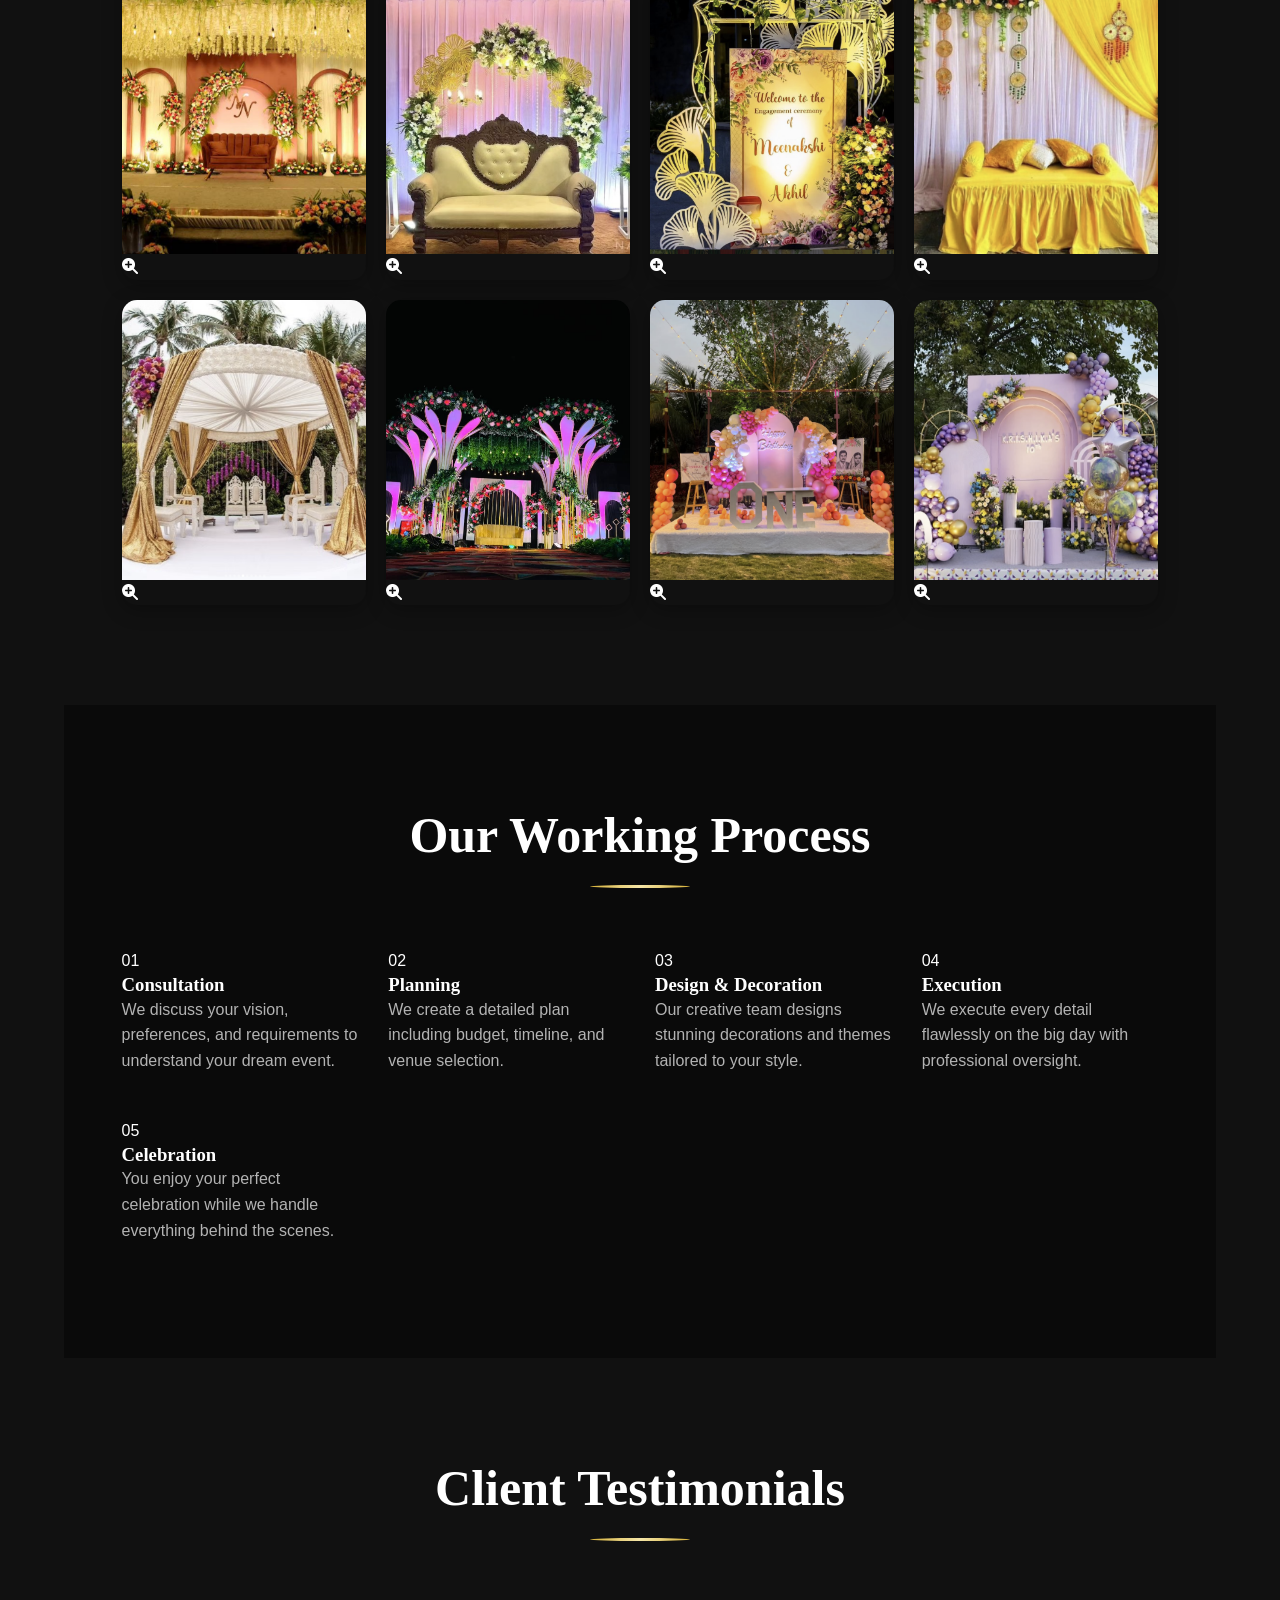
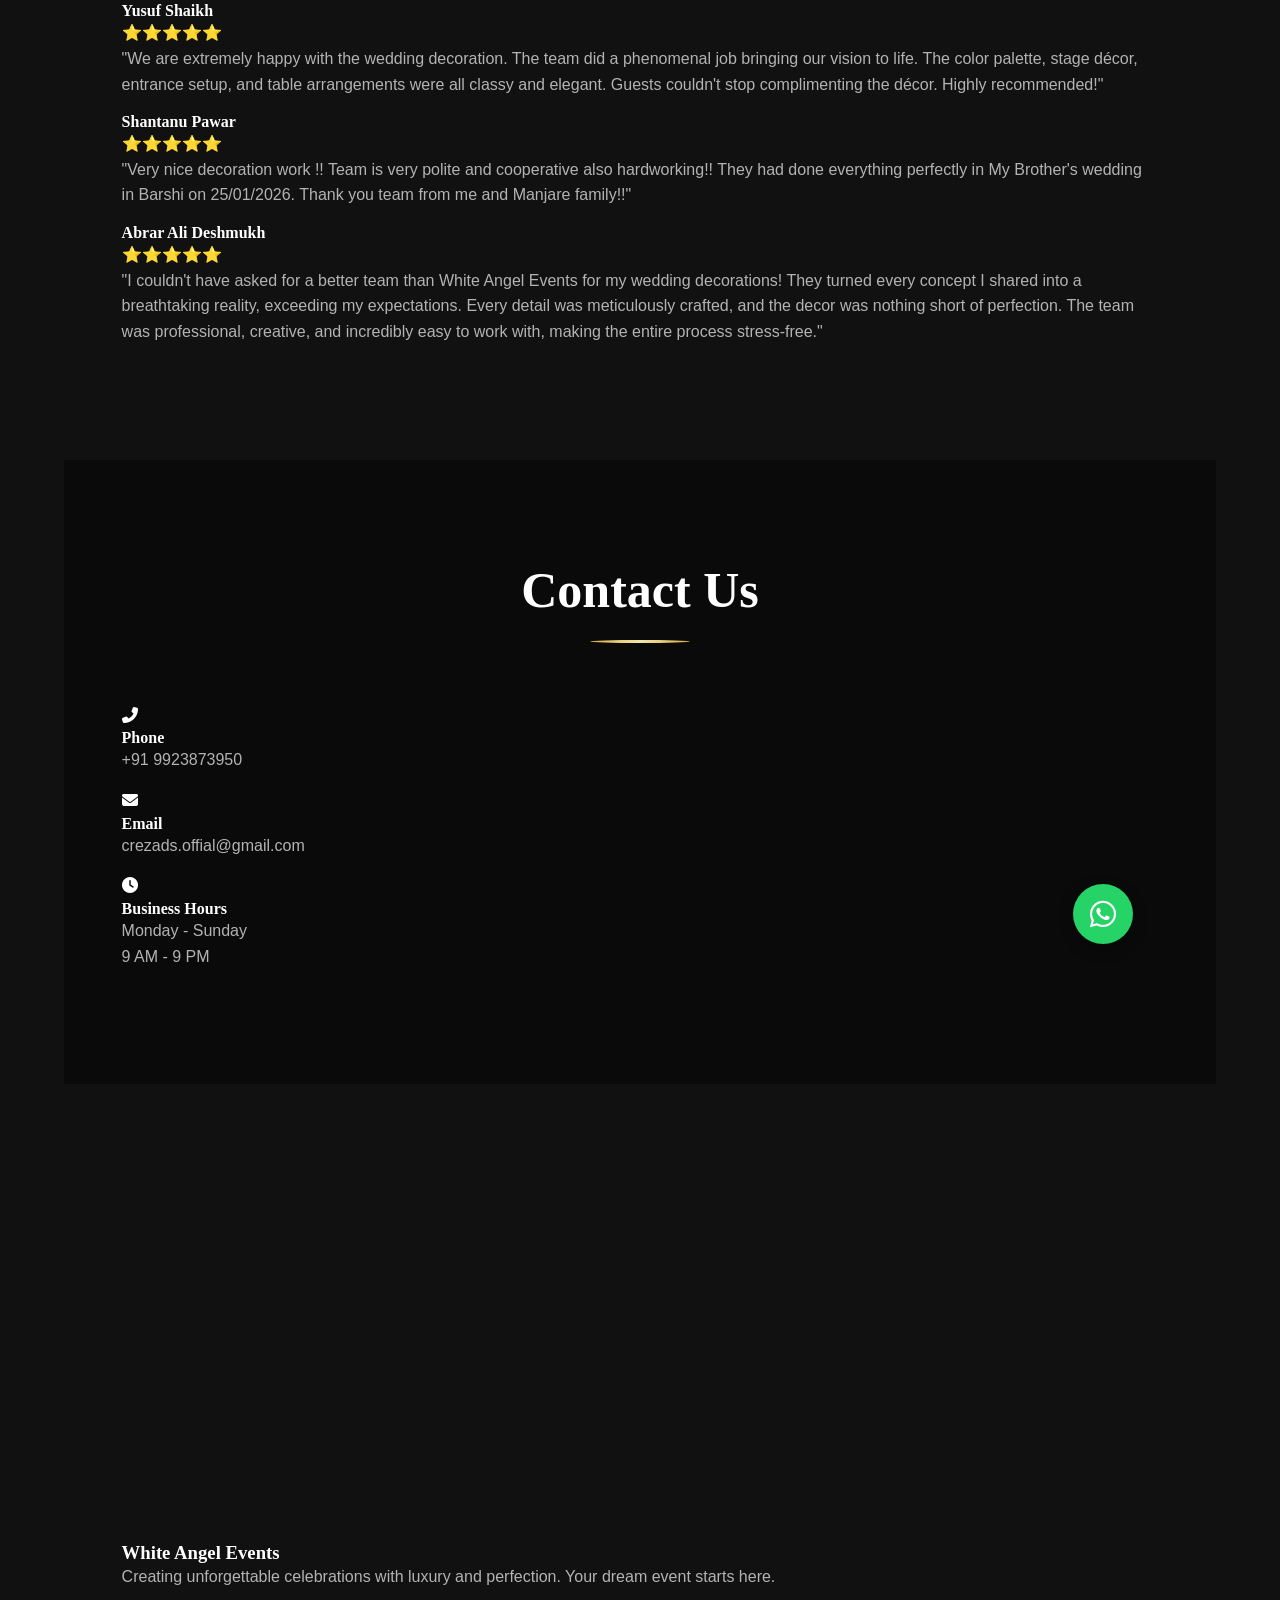
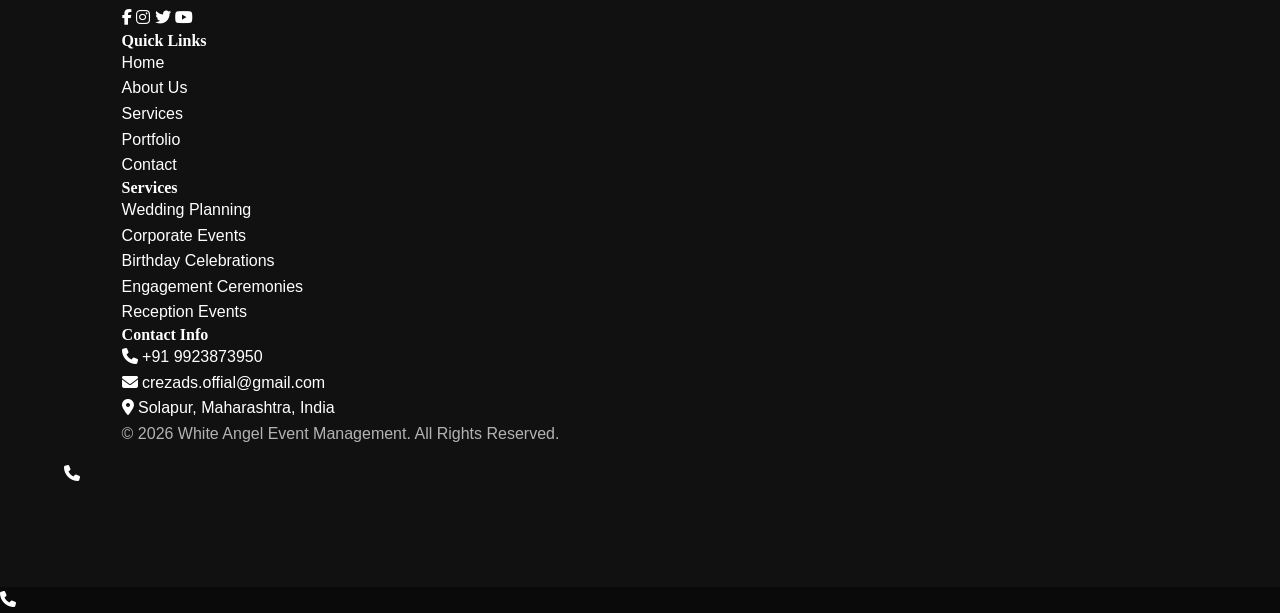
==== commit 03fdabd4: "Update index.html" ====
--- a/index.html
+++ b/index.html
@@ -54,7 +54,10 @@
             <p data-aos="fade-up" data-aos-delay="200">Luxury Weddings, Grand Events & Elegant Experiences Crafted With Perfection</p>
             <div class="hero-buttons" data-aos="fade-up" data-aos-delay="400">
                 <a href="#contact" class="btn btn-primary">Book Consultation</a>
-                <a href="#portfolio" class="btn btn-outline">View Portfolio</a>
+                <a <a href="https://wa.me/919923873950"
+       target="_blank"
+       class="btn btn-outline">
+       WhatsApp Us</a>
             </div>
         </div>
         
--- a/style.css
+++ b/style.css
@@ -647,36 +647,55 @@
     color: #aaa;
 }
 
-.services-grid {
-    display: grid;
-    grid-template-columns: repeat(auto-fit, minmax(220px, 1fr));
-    gap: 30px;
-}
-
-/* --- STATS SECTION --- */
-.stats-section {
-    padding: 70px 0;
-    background: var(--primary-color);
-    color: var(--text-light);
-}
-
-.stats-grid {
-    display: grid;
-    grid-template-columns: repeat(4, 1fr);
-    gap: 30px;
-    text-align: center;
-}
-
-.stat-item h2 {
-    font-size: 3rem;
-    font-family: var(--font-heading);
-    color: var(--secondary-color);
-    margin-bottom: 5px;
-}
-
-.stat-item p {
-    font-size: 1rem;
-    opacity: 0.8;
+/* =========================================
+   CLEAN PREMIUM SERVICES
+   ========================================= */
+
+.services-grid{
+    display:grid;
+    grid-template-columns:repeat(3,1fr);
+    gap:30px;
+    margin-top:50px;
+}
+
+.service-card{
+    background:#ffffff;
+    border:2px solid #D4AF37;
+    border-radius:20px;
+    padding:40px 30px;
+    text-align:center;
+    transition:0.3s ease;
+    box-shadow:0 10px 25px rgba(0,0,0,0.15);
+}
+
+.service-card:hover{
+    transform:translateY(-8px);
+    box-shadow:0 15px 35px rgba(212,175,55,0.25);
+}
+
+.service-card h3{
+    color:#111111;
+    font-size:28px;
+    margin-bottom:15px;
+    font-family:'Playfair Display',serif;
+}
+
+.service-card p{
+    color:#555555;
+    font-size:16px;
+    line-height:1.7;
+}
+
+@media(max-width:992px){
+    .services-grid{
+        grid-template-columns:repeat(2,1fr);
+    }
+}
+
+@media(max-width:768px){
+    .services-grid{
+        grid-template-columns:1fr;
+    }
 }
 
 /* --- FEATURES / WHY CHOOSE --- */
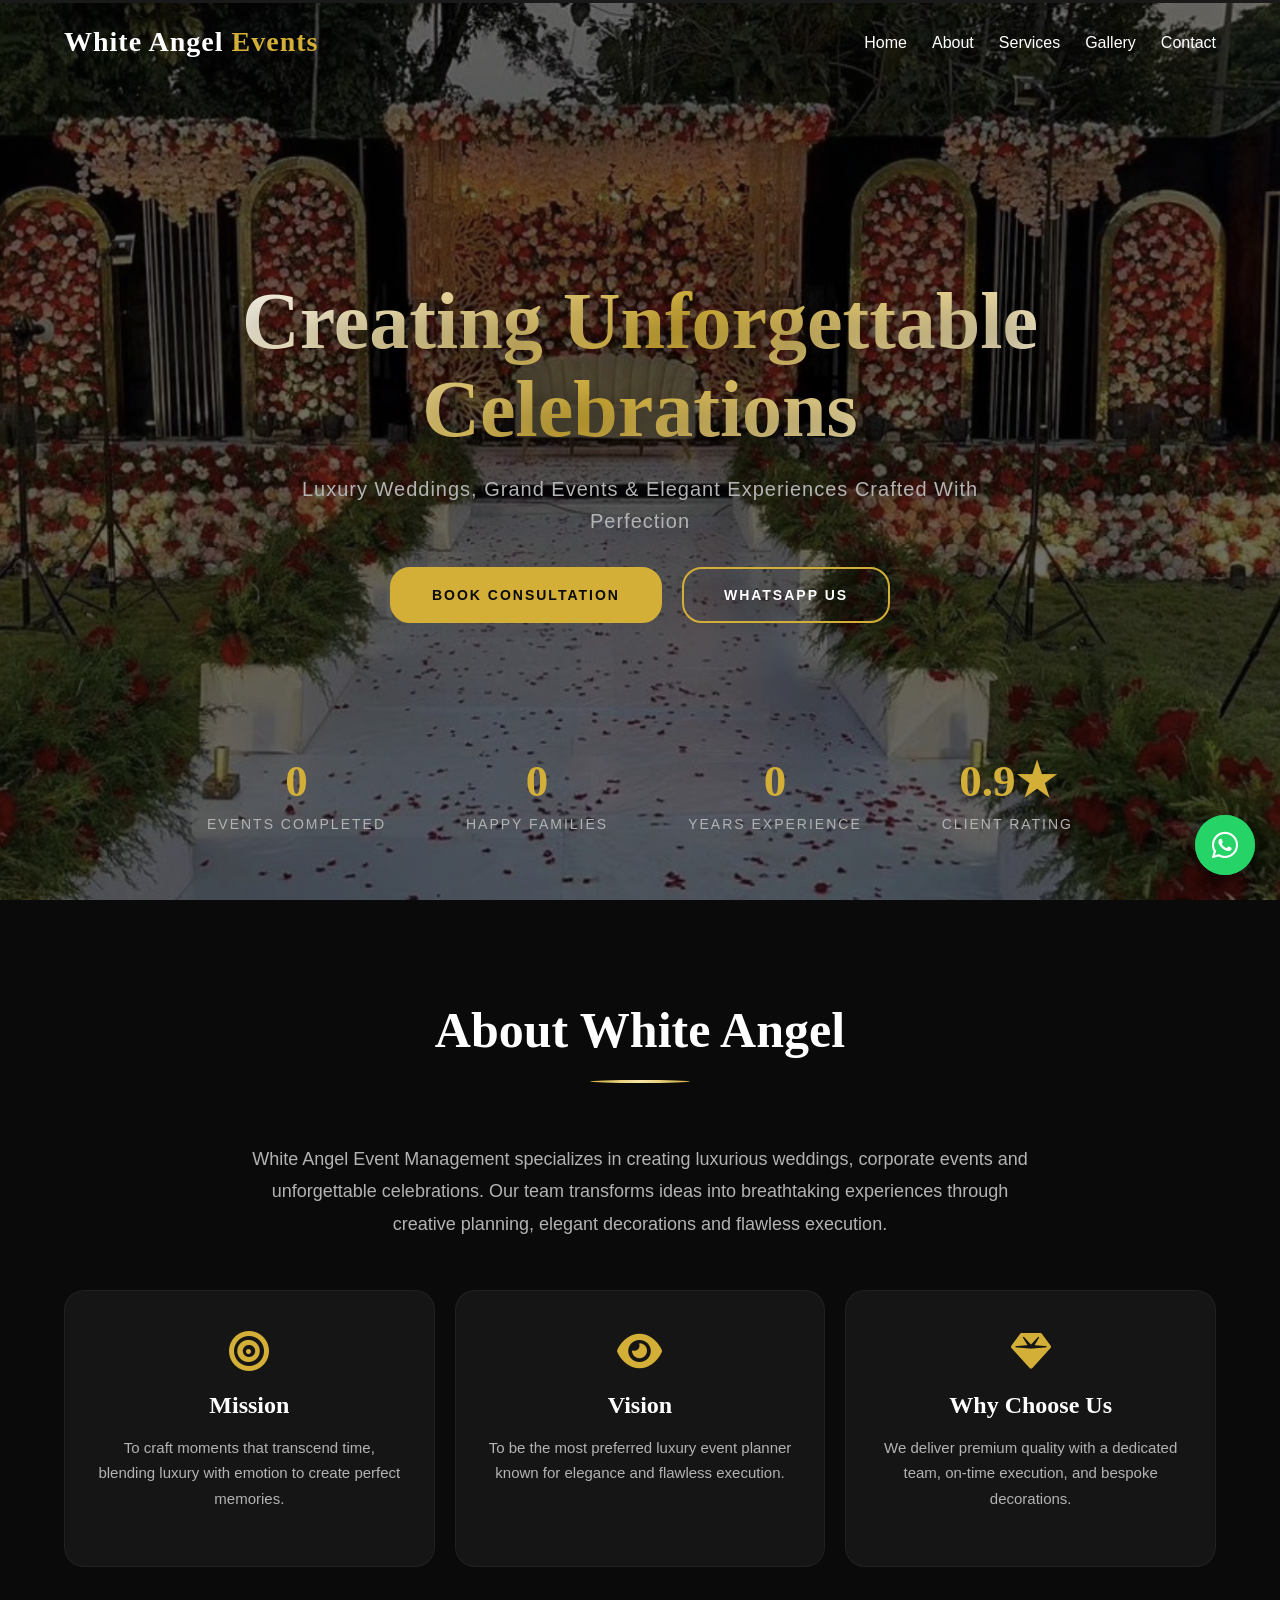
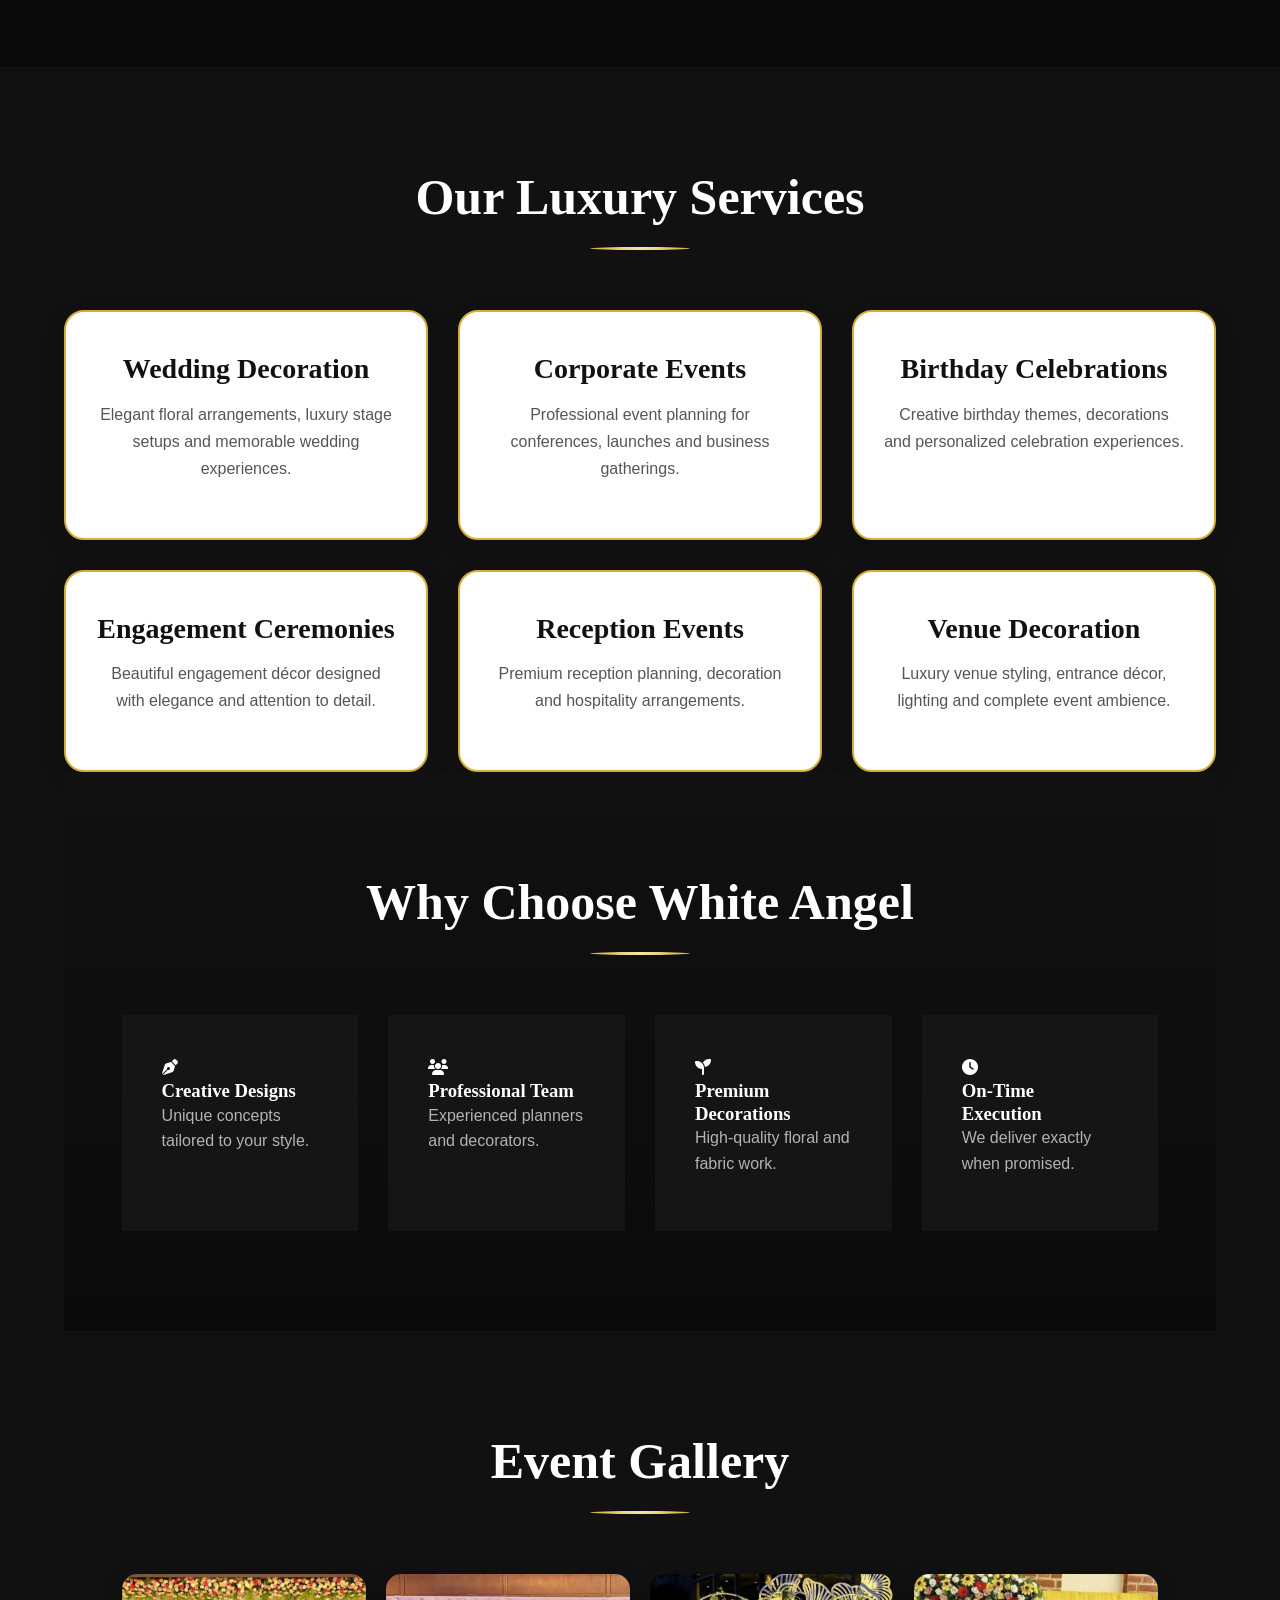
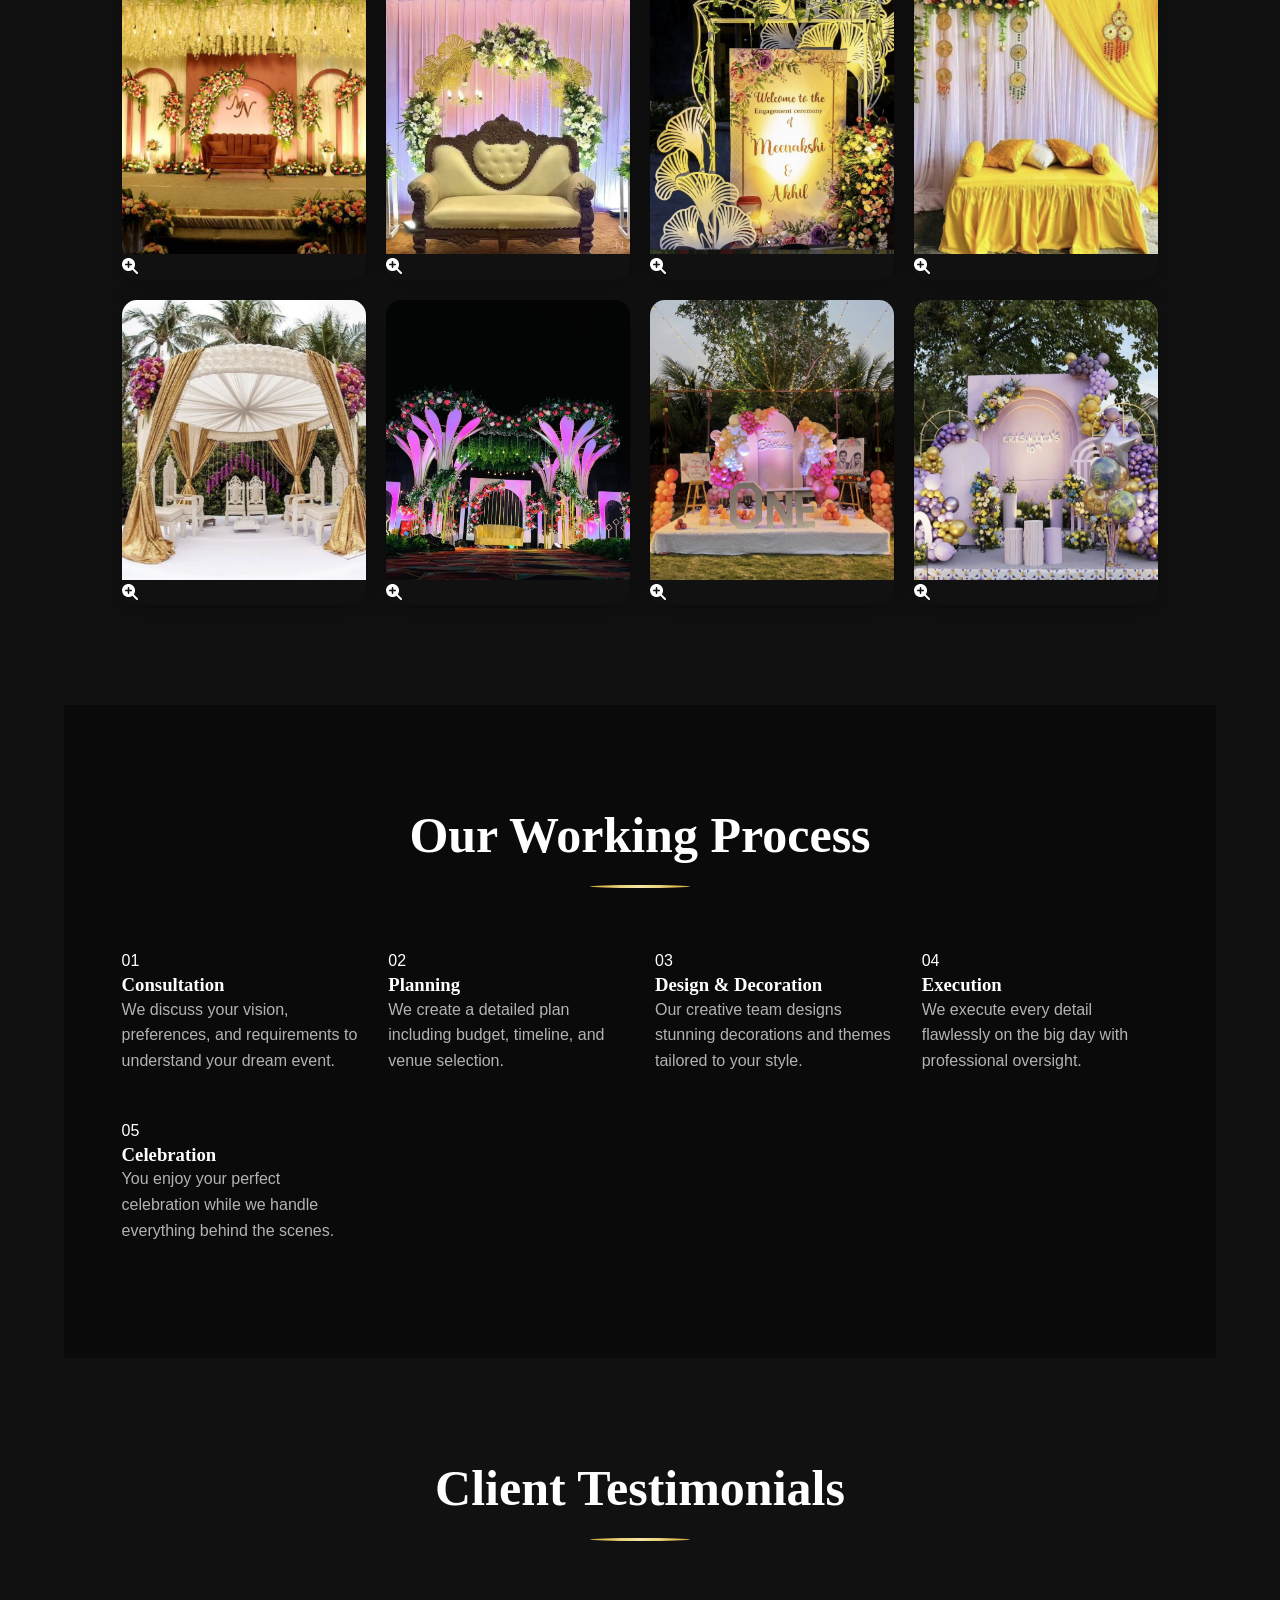
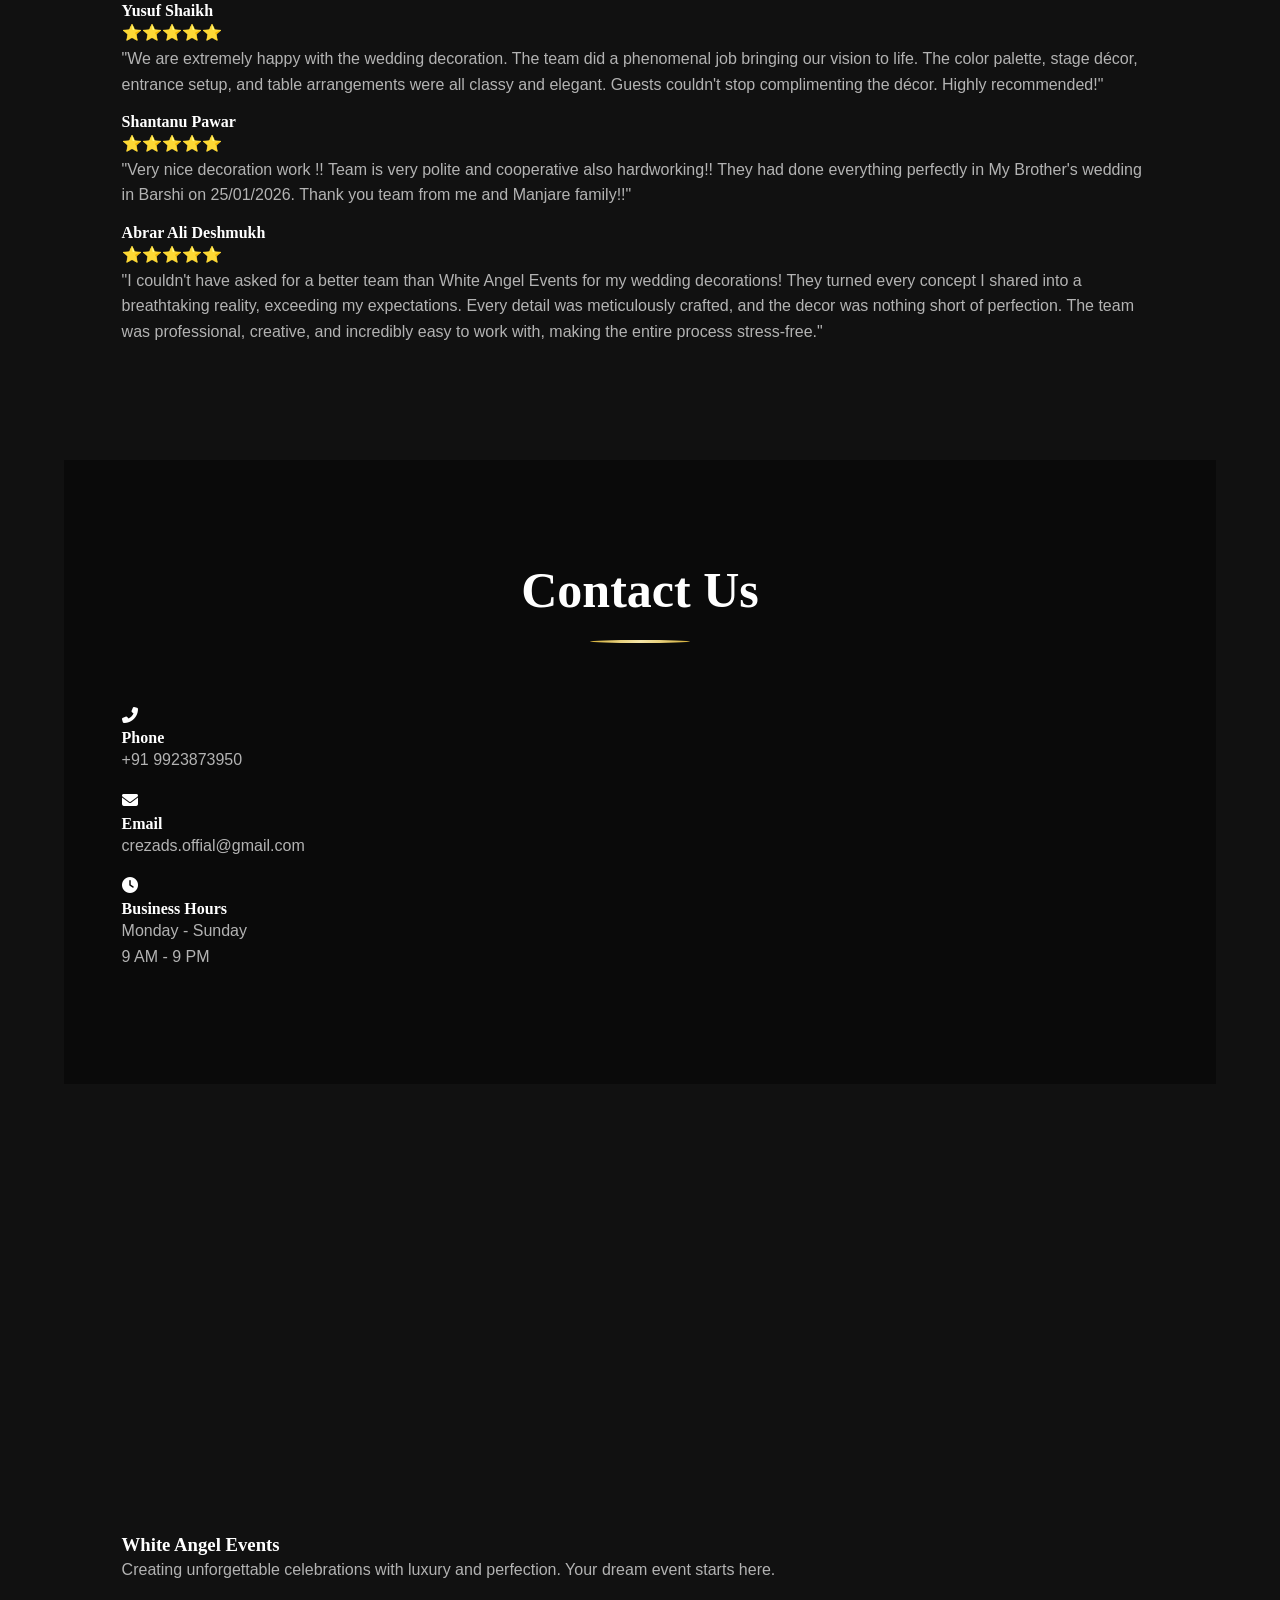
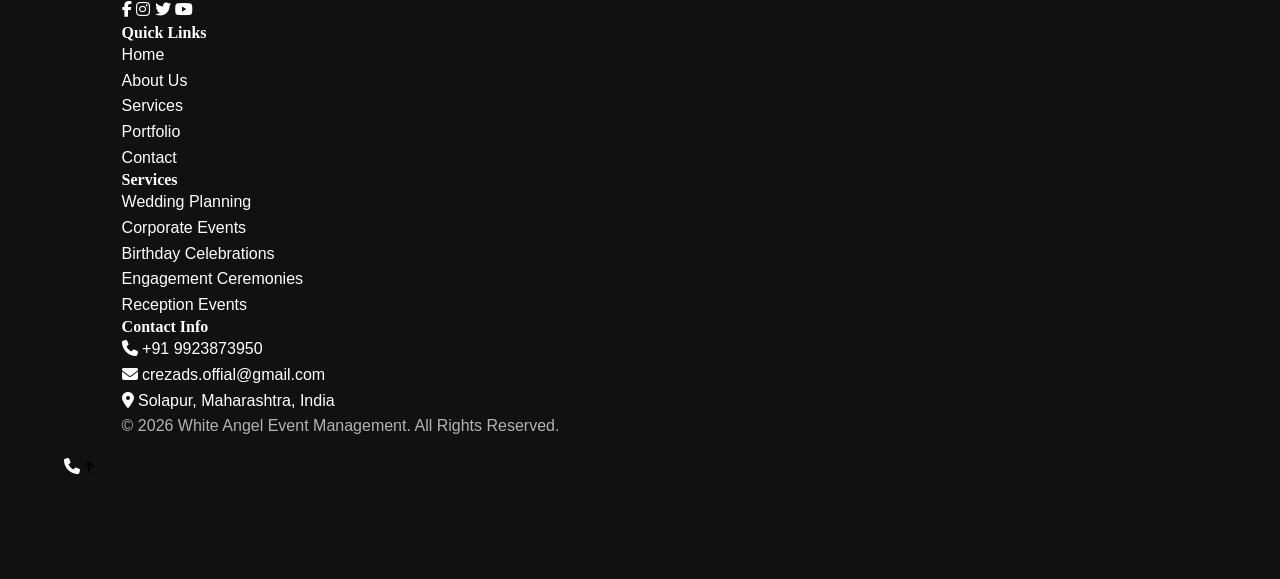
==== commit 08c7f528: "Update index.html" ====
--- a/index.html
+++ b/index.html
@@ -35,7 +35,6 @@
                 <li><a href="#home">Home</a></li>
                 <li><a href="#about">About</a></li>
                 <li><a href="#services">Services</a></li>
-                <li><a href="#portfolio">Portfolio</a></li>
                 <li><a href="#gallery">Gallery</a></li>
                 <li><a href="#contact">Contact</a></li>
             </ul>
--- a/style.css
+++ b/style.css
@@ -256,55 +256,7 @@
     color: var(--primary-gold);
 }
 
-.nav-links {
-    display: flex;
-    gap: 40px;
-}
-
-.nav-links li a {
-    font-size: 15px;
-    font-weight: 500;
-    color: var(--text-primary);
-    text-transform: uppercase;
-    letter-spacing: 1px;
-    position: relative;
-    padding: 10px 0;
-}
-
-.nav-links li a::after {
-    content: '';
-    position: absolute;
-    bottom: 0;
-    left: 0;
-    width: 0;
-    height: 2px;
-    background: var(--gradient-gold);
-    transition: var(--transition-medium);
-}
-
-.nav-links li a:hover::after,
-.nav-links li a.active::after {
-    width: 100%;
-}
-
-.nav-links li a:hover {
-    color: var(--primary-gold);
-}
-
-.hamburger {
-    display: none;
-    cursor: pointer;
-}
-
-.hamburger i {
-    font-size: 28px;
-    color: var(--text-primary);
-    transition: var(--transition-medium);
-}
-
-.hamburger:hover i {
-    color: var(--primary-gold);
-}
+
 
 /* ========================================= 
    HERO SECTION 
@@ -335,13 +287,7 @@
     left: 0;
     width: 100%;
     height: 100%;
-    background: linear-gradient(
-        180deg,
-        rgba(10, 10, 10, 0.7) 0%,
-        rgba(10, 10, 10, 0.5) 50%,
-        rgba(10, 10, 10, 0.9) 100%
-    );
-    z-index: 2;
+    background: rgba(0,0,0,0.45);
 }
 
 .hero::before {
@@ -353,7 +299,7 @@
     height: 100%;
     background: url('hero banner.png') center/cover no-repeat;
     z-index: 0;
-    opacity: 0.4;
+    opacity: 0.8;
     animation: heroZoom 20s infinite alternate;
 }
 
@@ -852,3 +798,301 @@
     background: var(--bg-card);
     padding: 40px;
 }
+
+/* ==========================
+   MOBILE RESPONSIVE FIX
+   ========================== */
+
+@media (max-width: 768px) {
+
+    .hero {
+        min-height: 100vh;
+        padding: 120px 20px 80px;
+    }
+
+    .hero-content h1 {
+        font-size: 2.5rem !important;
+        line-height: 1.2;
+    }
+
+    .hero-content p {
+        font-size: 1rem;
+        padding: 0 10px;
+    }
+
+    .hero-buttons {
+        flex-direction: column;
+        align-items: center;
+        gap: 15px;
+    }
+
+    .hero-buttons .btn {
+        width: 90%;
+        max-width: 300px;
+        text-align: center;
+    }
+
+    .hero-stats {
+        position: static;
+        margin-top: 50px;
+        display: grid;
+        grid-template-columns: repeat(2,1fr);
+        gap: 20px;
+    }
+
+    .stat-item h2 {
+        font-size: 2rem;
+    }
+
+    .nav-links {
+        gap: 20px;
+    }
+
+    .services-grid {
+        grid-template-columns: 1fr !important;
+    }
+
+    .gallery-grid {
+        grid-template-columns: repeat(2,1fr) !important;
+        gap: 10px;
+    }
+
+    .gallery-item img {
+        height: 150px;
+        object-fit: cover;
+    }
+
+    .testimonials-grid {
+        grid-template-columns: 1fr !important;
+    }
+
+    .contact-wrapper {
+        grid-template-columns: 1fr !important;
+    }
+
+    iframe {
+        height: 300px;
+    }
+}
+
+@media (max-width: 480px) {
+
+    .hero-content h1 {
+        font-size: 2rem !important;
+    }
+
+    .hero-content p {
+        font-size: 0.9rem;
+    }
+
+    .gallery-grid {
+        grid-template-columns: 1fr !important;
+    }
+
+    .hero-stats {
+        grid-template-columns: 1fr;
+    }
+}
+
+/* Hero Premium */
+
+.hero-content h1{
+    font-size:5rem;
+    text-shadow:0 8px 30px rgba(0,0,0,0.4);
+}
+
+.hero-content p{
+    max-width:700px;
+    margin:auto;
+    margin-bottom:30px;
+}
+
+/* Responsive */
+@media (max-width: 768px) {
+
+    .hero-content h1 {
+        font-size: 2.8rem;
+    }
+
+    .about-section {
+        display: flex;
+        justify-content: center;
+    }
+
+    .contact-wrapper {
+        grid-template-columns: 1fr;
+    }
+
+    .process-timeline {
+        grid-template-columns: 1fr;
+    }
+
+    .stats-grid {
+        grid-template-columns: repeat(2, 1fr);
+    }
+
+    .menu-toggle {
+        display: flex;
+    }
+
+    .nav-menu {
+        position: absolute;
+        top: 100%;
+        left: 0;
+        width: 100%;
+        background: var(--primary-color);
+        flex-direction: column;
+        gap: 15px;
+        padding: 20px 0;
+        display: none;
+        text-align: center;
+    }
+
+    .nav-menu.active {
+        display: flex;
+    }
+}
+.hamburger {
+    display: none;
+    font-size: 26px;
+    cursor: pointer;
+    color: var(--primary-gold);
+    z-index: 1002;
+}
+
+.nav-links {
+    display: flex;
+    gap: 25px;
+    list-style: none;
+}
+
+@media (max-width: 992px) {
+
+    .hamburger {
+        display: block;
+    }
+
+    .nav-links {
+        position: fixed;
+        top: 0;
+        right: -100%;
+        width: 75%;
+        height: 100vh;
+        background: var(--bg-dark);
+        flex-direction: column;
+        justify-content: center;
+        align-items: center;
+        gap: 30px;
+        transition: 0.4s ease;
+        z-index: 1001;
+    }
+
+    .nav-links.active {
+        right: 0;
+    }
+
+    .nav-links li a {
+        font-size: 18px;
+        color: white;
+    }
+}
+/* ===== SAFE RESET FIX ===== */
+
+section {
+    display: block;
+    opacity: 1 !important;
+    visibility: visible !important;
+    transform: none !important;
+}
+
+/* HERO BUTTON FIX */
+.hero .btn,
+.hero button {
+    display: inline-block !important;
+    opacity: 1 !important;
+    visibility: visible !important;
+}
+
+/* ABOUT SECTION FIX */
+.about-grid {
+    display: grid !important;
+    grid-template-columns: repeat(3, 1fr);
+    gap: 20px;
+}
+
+/* MOBILE FIX */
+@media (max-width: 768px) {
+    .about-grid {
+        grid-template-columns: 1fr !important;
+    }
+
+    .hero-content {
+        display: block !important;
+    }
+}
+
+/* MAP SAFE FIX */
+iframe {
+    width: 100% !important;
+    display: block !important;
+} 
+* {
+    opacity: 1 !important;
+    visibility: visible !important;
+    transform: none !important;
+}
+
+.hero button,
+.hero .btn {
+    display: inline-block !important;
+    opacity: 1 !important;
+    visibility: visible !important;
+}
+
+section {
+    opacity: 1 !important;
+    visibility: visible !important;
+}
+
+.about-section,
+.about-grid {
+    display: grid !important;
+    grid-template-columns: repeat(3, 1fr);
+    gap: 20px;
+}
+
+/* mobile */
+@media (max-width: 768px) {
+    .about-section,
+    .about-grid {
+        grid-template-columns: 1fr !important;
+    }
+}
+@media (max-width: 992px) {
+    .nav-links {
+        display: none;
+        flex-direction: column;
+        position: absolute;
+        top: 70px;
+        right: 20px;
+        background: #111;
+        padding: 20px;
+        width: 200px;
+        z-index: 9999;
+    }
+
+    .nav-links.active {
+        display: flex;
+    }
+}
+.why-choose-grid {
+    display: grid;
+    grid-template-columns: repeat(2, 1fr);
+    gap: 15px;
+}
+
+@media (max-width: 768px) {
+    .why-choose-grid {
+        grid-template-columns: 1fr !important;
+    }
+}
